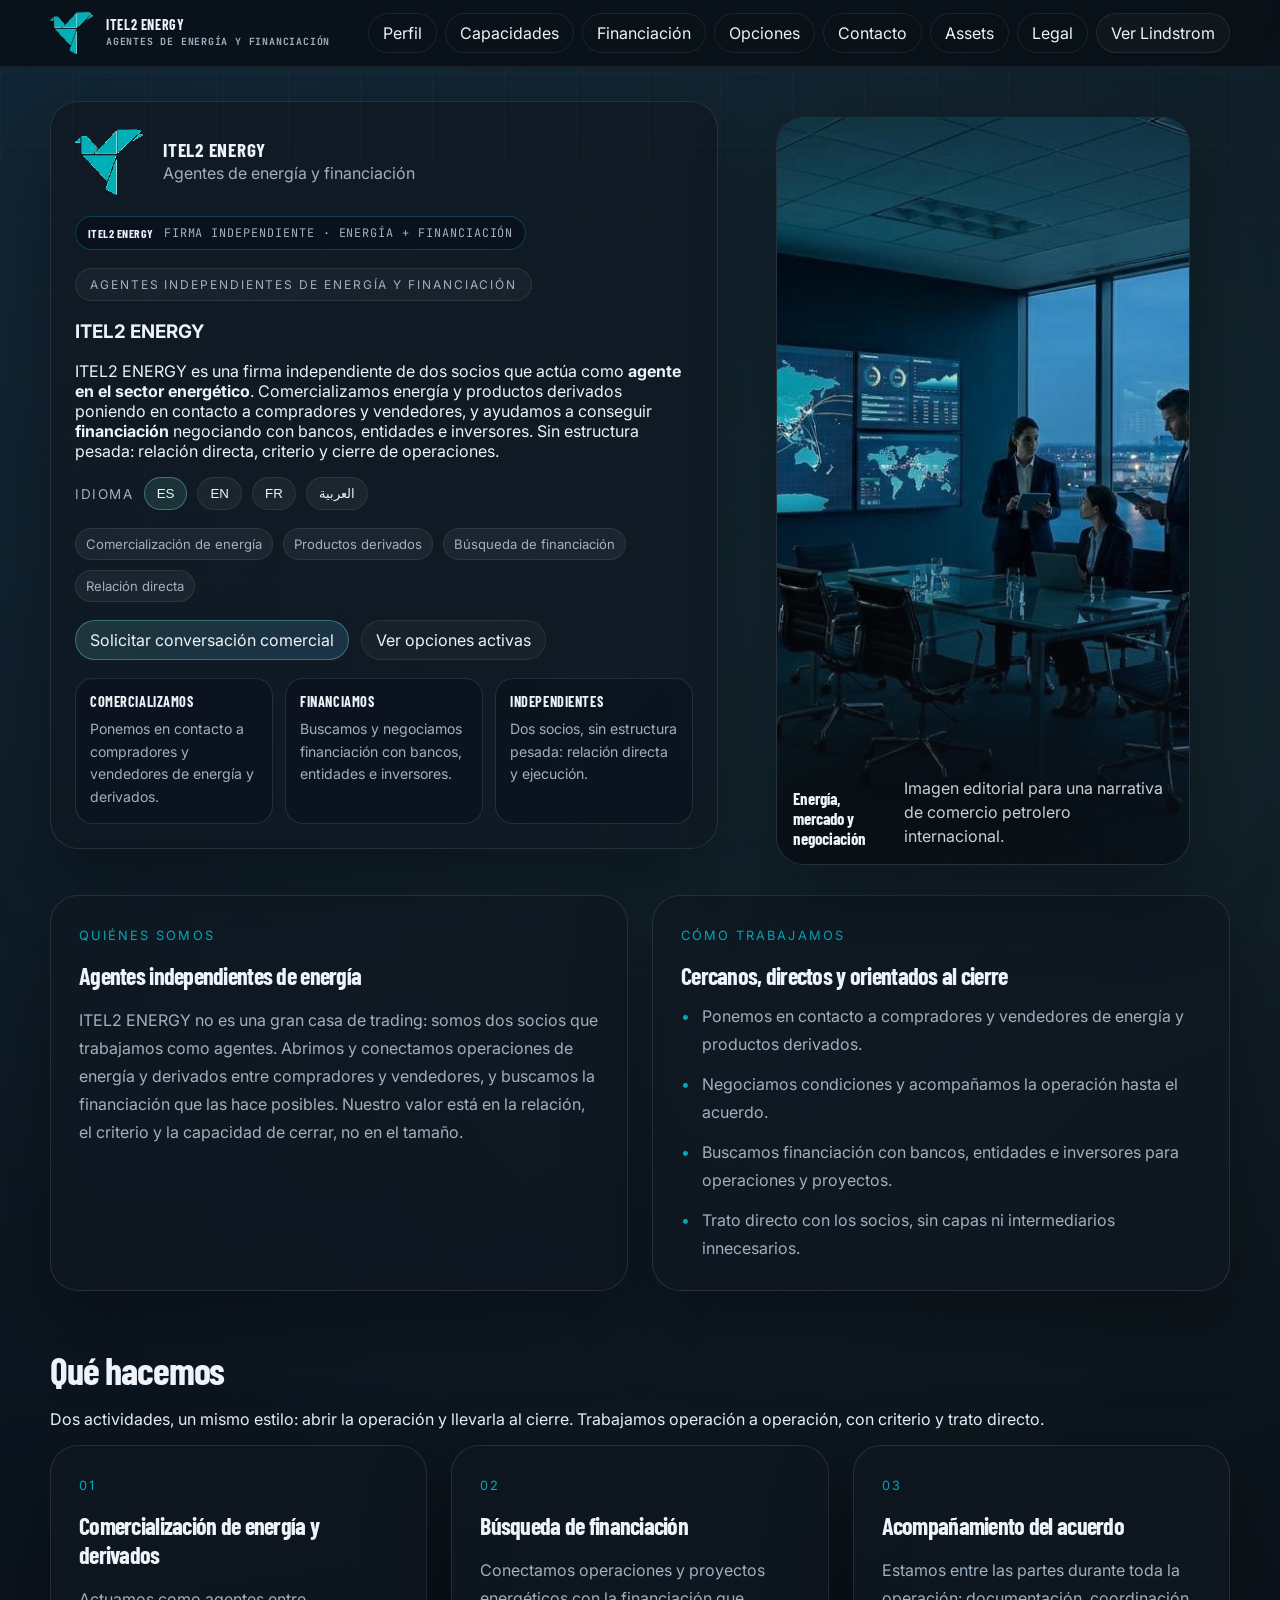
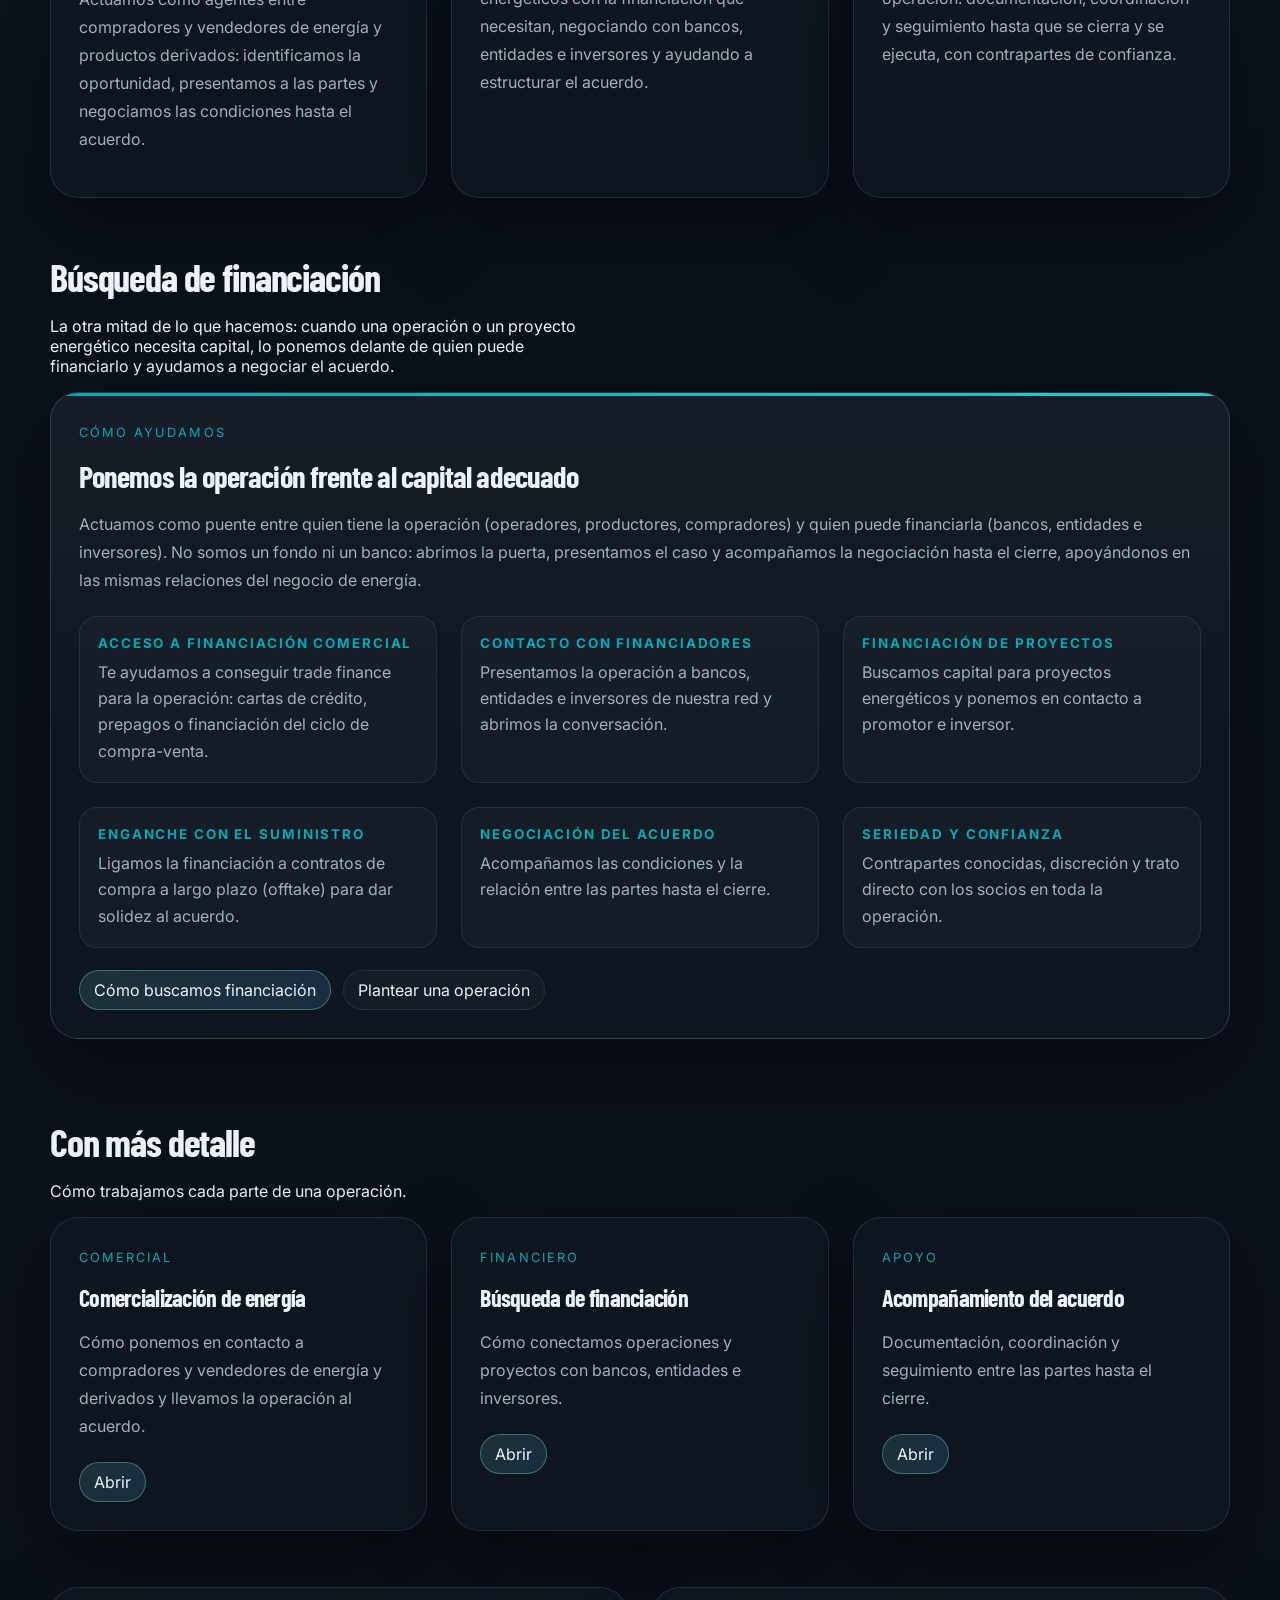
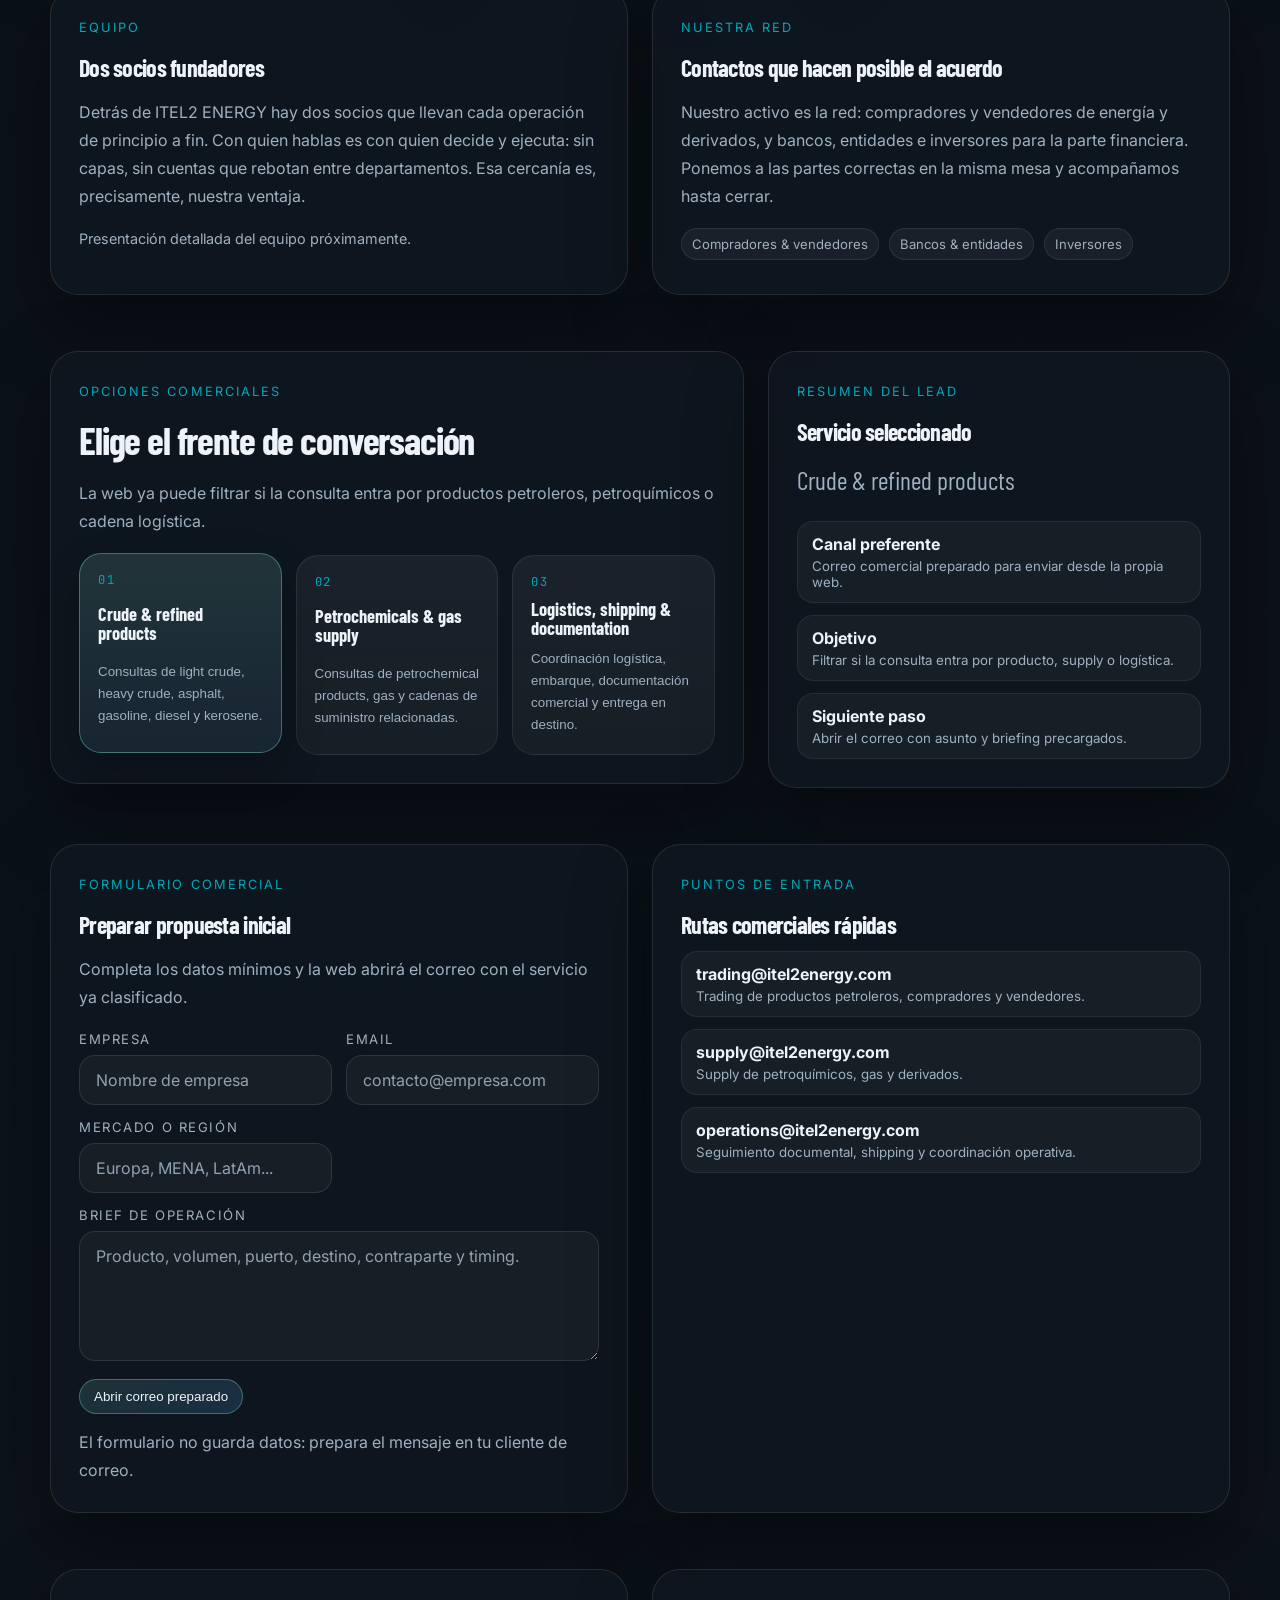
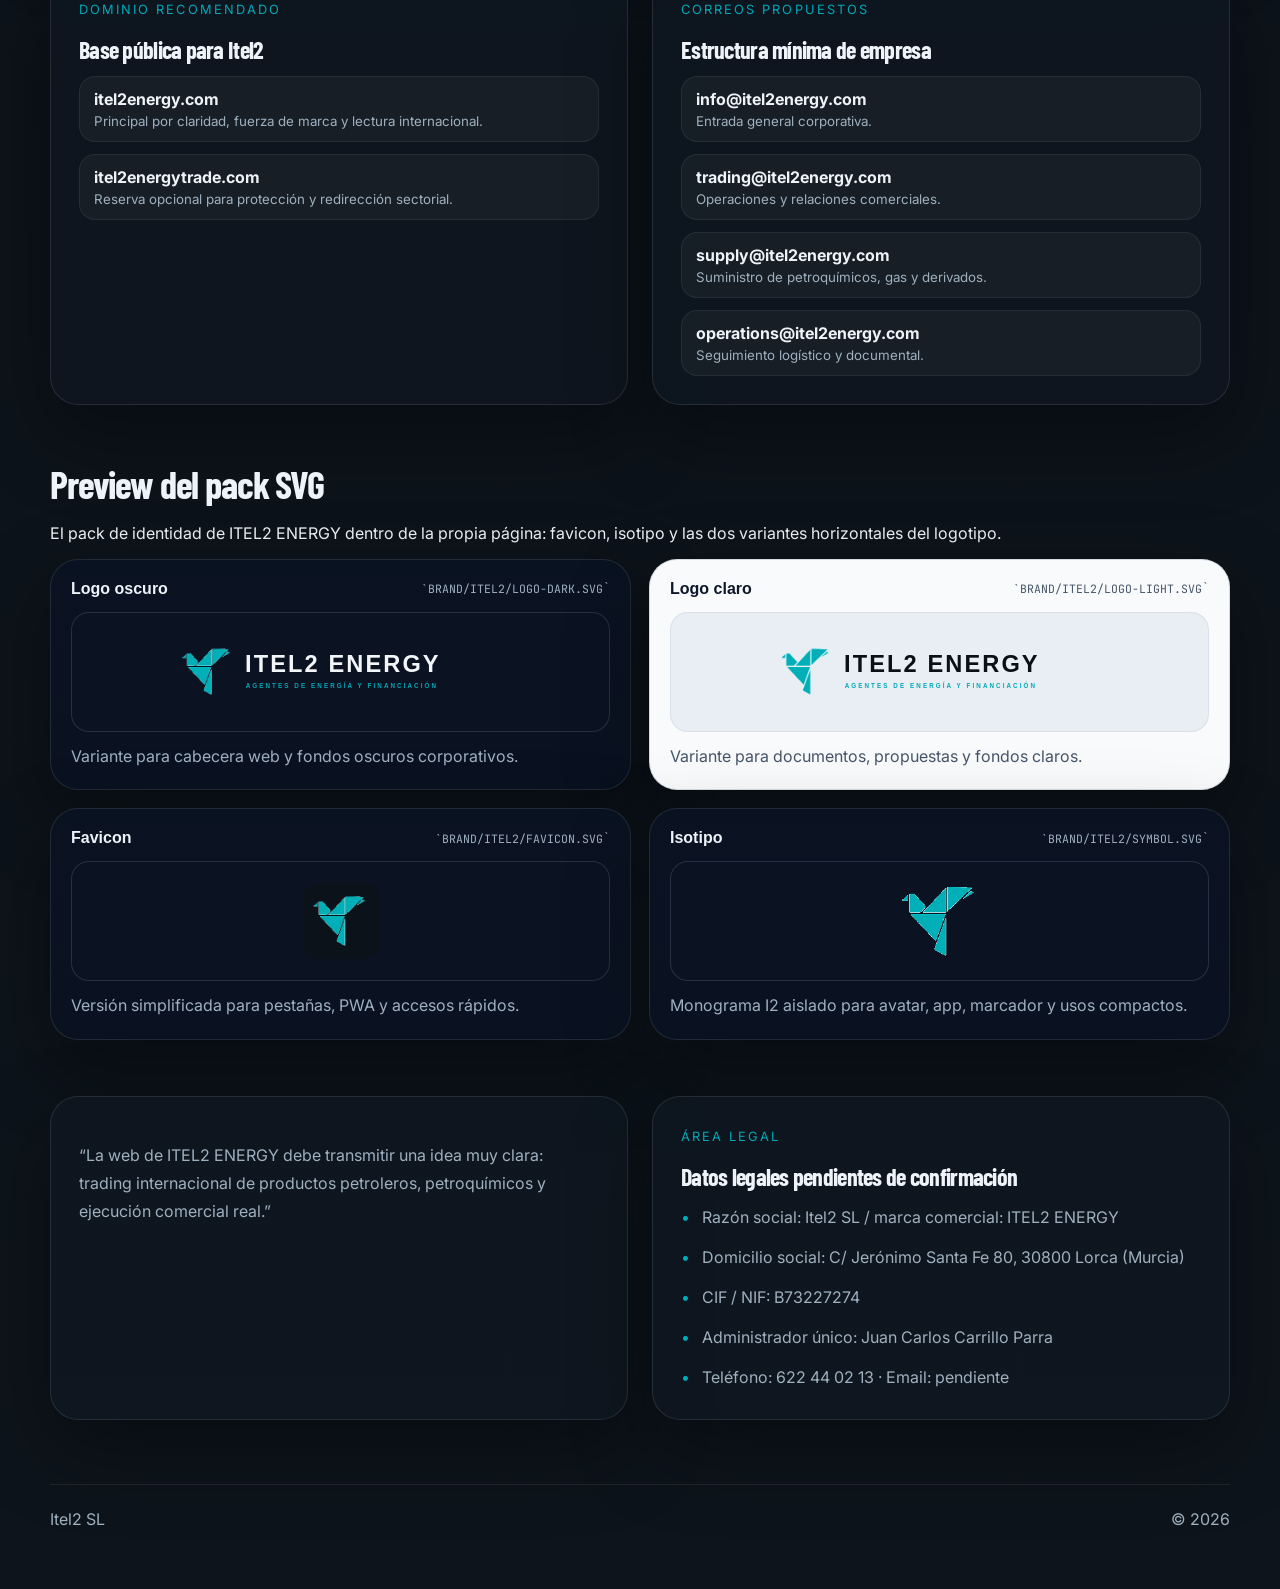
==== itel2-sl/index.html @ 35fcabd6 "Preview: ITEL2 legal + subpáginas agentes" ====
<!DOCTYPE html>
<html lang="es">
  <head>
    <meta charset="UTF-8" />
    <meta name="viewport" content="width=device-width, initial-scale=1.0" />
    <title>ITEL2 ENERGY | International Energy Trading & Commodities</title>
    <meta
      name="description"
      content="ITEL2 ENERGY orientada a international energy trading, commodities y operaciones internacionales."
    />
    <link rel="icon" type="image/svg+xml" href="../assets/brand/itel2/favicon.svg" />
    <link rel="apple-touch-icon" href="../assets/brand/itel2/symbol.svg" />
    <link rel="stylesheet" href="../assets/styles.css" />
  </head>
  <body data-page="itel2">
    <header class="topbar">
      <div class="shell topbar__row">
        <a class="brand" href="../index.html">
          <img class="brand__logo" src="../assets/logos/itel2-logo.svg" alt="Logo Itel2 SL" />
          <span class="brand__stack">
            <span class="brand__name">ITEL2 ENERGY</span>
            <span class="brand__descriptor">Agentes de energía y financiación</span>
          </span>
        </a>
        <nav class="nav">
          <a href="#perfil" data-i18n="navProfile">Perfil</a>
          <a href="#capacidades" data-i18n="navCapabilities">Capacidades</a>
          <a href="#financiacion" data-i18n="navFinance">Financiación</a>
          <a href="#opciones" data-i18n="navOptions">Opciones</a>
          <a href="#contacto" data-i18n="navContact">Contacto</a>
          <a href="#brand-assets" data-i18n="navAssets">Assets</a>
          <a href="#legal" data-i18n="navLegal">Legal</a>
          <a class="button button--ghost" href="../lindstrom-km/index.html" data-i18n="navOther">Ver Lindstrom</a>
        </nav>
      </div>
    </header>

    <main>
      <section class="company-hero">
        <div class="shell company-hero__grid">
          <article class="panel company-hero__card">
            <div class="company-hero__identity">
              <img src="../assets/logos/itel2-logo.svg" alt="Identidad visual Itel2 SL" />
              <div>
                <strong>ITEL2 ENERGY</strong>
                <span>Agentes de energía y financiación</span>
              </div>
            </div>
            <div class="brand-manual-note"><strong>ITEL2 ENERGY</strong><span>Firma independiente · Energía + financiación</span></div>
            <span class="eyebrow">Agentes independientes de energía y financiación</span>
            <h1>ITEL2 ENERGY</h1>
            <p>
              ITEL2 ENERGY es una firma independiente de dos socios que actúa como <strong>agente en el
              sector energético</strong>. Comercializamos energía y productos derivados poniendo en
              contacto a compradores y vendedores, y ayudamos a conseguir <strong>financiación</strong>
              negociando con bancos, entidades e inversores. Sin estructura pesada: relación directa,
              criterio y cierre de operaciones.
            </p>

            <div class="lang-switcher">
              <span class="lang-switcher__label" data-i18n="langLabel">Idioma</span>
              <button class="lang-button is-active" type="button" data-set-lang="es">ES</button>
              <button class="lang-button" type="button" data-set-lang="en">EN</button>
              <button class="lang-button" type="button" data-set-lang="fr">FR</button>
              <button class="lang-button" type="button" data-set-lang="ar">العربية</button>
            </div>

            <div class="company-hero__subhead">
              <span class="tag">Comercialización de energía</span>
              <span class="tag">Productos derivados</span>
              <span class="tag">Búsqueda de financiación</span>
              <span class="tag">Relación directa</span>
            </div>

            <div class="company-hero__actions">
              <a class="button button--primary" href="#contacto" data-i18n="heroPrimaryCta">Solicitar conversación comercial</a>
              <a class="button button--ghost" href="#opciones" data-i18n="heroSecondaryCta">Ver opciones activas</a>
            </div>

            <div class="company-hero__metrics">
              <article class="company-hero__metric">
                <strong>Comercializamos</strong>
                <span>Ponemos en contacto a compradores y vendedores de energía y derivados.</span>
              </article>
              <article class="company-hero__metric">
                <strong>Financiamos</strong>
                <span>Buscamos y negociamos financiación con bancos, entidades e inversores.</span>
              </article>
              <article class="company-hero__metric">
                <strong>Independientes</strong>
                <span>Dos socios, sin estructura pesada: relación directa y ejecución.</span>
              </article>
            </div>
          </article>

          <figure class="panel hero-media">
            <img src="../assets/images/itel2_hero.jpg" alt="Itel2 SL international trade" />
            <figcaption class="hero-media__caption">
              <strong data-i18n="imageTitle">Energía, mercado y negociación</strong>
              <span data-i18n="imageBody">
                Imagen editorial para una narrativa de comercio petrolero internacional.
              </span>
            </figcaption>
          </figure>
        </div>
      </section>

      <section id="perfil" class="section">
        <div class="shell grid-2">
          <article class="card">
            <span class="card__label">Quiénes somos</span>
            <h3>Agentes independientes de energía</h3>
            <p>
              ITEL2 ENERGY no es una gran casa de trading: somos dos socios que trabajamos como agentes.
              Abrimos y conectamos operaciones de energía y derivados entre compradores y vendedores, y
              buscamos la financiación que las hace posibles. Nuestro valor está en la relación, el
              criterio y la capacidad de cerrar, no en el tamaño.
            </p>
          </article>

          <article class="card">
            <span class="card__label">Cómo trabajamos</span>
            <h3>Cercanos, directos y orientados al cierre</h3>
            <ul class="list">
              <li>Ponemos en contacto a compradores y vendedores de energía y productos derivados.</li>
              <li>Negociamos condiciones y acompañamos la operación hasta el acuerdo.</li>
              <li>Buscamos financiación con bancos, entidades e inversores para operaciones y proyectos.</li>
              <li>Trato directo con los socios, sin capas ni intermediarios innecesarios.</li>
            </ul>
          </article>
        </div>
      </section>

      <section id="capacidades" class="section">
        <div class="shell">
          <h2>Qué hacemos</h2>
          <p>
            Dos actividades, un mismo estilo: abrir la operación y llevarla al cierre. Trabajamos
            operación a operación, con criterio y trato directo.
          </p>

          <div class="grid-3">
            <article class="card">
              <span class="card__label">01</span>
              <h3>Comercialización de energía y derivados</h3>
              <p>
                Actuamos como agentes entre compradores y vendedores de energía y productos derivados:
                identificamos la oportunidad, presentamos a las partes y negociamos las condiciones
                hasta el acuerdo.
              </p>
            </article>

            <article class="card">
              <span class="card__label">02</span>
              <h3>Búsqueda de financiación</h3>
              <p>
                Conectamos operaciones y proyectos energéticos con la financiación que necesitan,
                negociando con bancos, entidades e inversores y ayudando a estructurar el acuerdo.
              </p>
            </article>

            <article class="card">
              <span class="card__label">03</span>
              <h3>Acompañamiento del acuerdo</h3>
              <p>
                Estamos entre las partes durante toda la operación: documentación, coordinación y
                seguimiento hasta que se cierra y se ejecuta, con contrapartes de confianza.
              </p>
            </article>
          </div>
        </div>
      </section>

      <section id="financiacion" class="section">
        <div class="shell">
          <h2>Búsqueda de financiación</h2>
          <p class="section-note">
            La otra mitad de lo que hacemos: cuando una operación o un proyecto energético necesita
            capital, lo ponemos delante de quien puede financiarlo y ayudamos a negociar el acuerdo.
          </p>

          <article class="card flagship" style="margin: 8px 0 24px;">
            <span class="card__label">Cómo ayudamos</span>
            <h3 style="font-size: 1.9rem;">Ponemos la operación frente al capital adecuado</h3>
            <p>
              Actuamos como puente entre quien tiene la operación (operadores, productores, compradores)
              y quien puede financiarla (bancos, entidades e inversores). No somos un fondo ni un banco:
              abrimos la puerta, presentamos el caso y acompañamos la negociación hasta el cierre,
              apoyándonos en las mismas relaciones del negocio de energía.
            </p>

            <div class="grid-3" style="margin-top: 22px;">
              <div class="hero-summary__item">
                <strong>Acceso a financiación comercial</strong>
                <span>Te ayudamos a conseguir trade finance para la operación: cartas de crédito, prepagos o financiación del ciclo de compra-venta.</span>
              </div>
              <div class="hero-summary__item">
                <strong>Contacto con financiadores</strong>
                <span>Presentamos la operación a bancos, entidades e inversores de nuestra red y abrimos la conversación.</span>
              </div>
              <div class="hero-summary__item">
                <strong>Financiación de proyectos</strong>
                <span>Buscamos capital para proyectos energéticos y ponemos en contacto a promotor e inversor.</span>
              </div>
              <div class="hero-summary__item">
                <strong>Enganche con el suministro</strong>
                <span>Ligamos la financiación a contratos de compra a largo plazo (offtake) para dar solidez al acuerdo.</span>
              </div>
              <div class="hero-summary__item">
                <strong>Negociación del acuerdo</strong>
                <span>Acompañamos las condiciones y la relación entre las partes hasta el cierre.</span>
              </div>
              <div class="hero-summary__item">
                <strong>Seriedad y confianza</strong>
                <span>Contrapartes conocidas, discreción y trato directo con los socios en toda la operación.</span>
              </div>
            </div>

            <div class="project-card__actions" style="margin-top: 22px;">
              <a class="button button--primary" href="./servicios/financiacion.html">Cómo buscamos financiación</a>
              <a class="button button--ghost" href="mailto:trading@itel2energy.com?subject=Buscar%20financiaci%C3%B3n%20para%20una%20operaci%C3%B3n">Plantear una operación</a>
            </div>
          </article>
        </div>
      </section>

      <section class="section">
        <div class="shell">
          <h2>Con más detalle</h2>
          <p class="section-note">Cómo trabajamos cada parte de una operación.</p>
          <div class="grid-3">
            <article class="card">
              <span class="card__label">Comercial</span>
              <h3>Comercialización de energía</h3>
              <p>Cómo ponemos en contacto a compradores y vendedores de energía y derivados y llevamos la operación al acuerdo.</p>
              <div class="project-card__actions"><a class="button button--primary" href="./servicios/trading.html">Abrir</a></div>
            </article>
            <article class="card">
              <span class="card__label">Financiero</span>
              <h3>Búsqueda de financiación</h3>
              <p>Cómo conectamos operaciones y proyectos con bancos, entidades e inversores.</p>
              <div class="project-card__actions"><a class="button button--primary" href="./servicios/financiacion.html">Abrir</a></div>
            </article>
            <article class="card">
              <span class="card__label">Apoyo</span>
              <h3>Acompañamiento del acuerdo</h3>
              <p>Documentación, coordinación y seguimiento entre las partes hasta el cierre.</p>
              <div class="project-card__actions"><a class="button button--primary" href="./servicios/logistica.html">Abrir</a></div>
            </article>
          </div>
        </div>
      </section>

      <section id="equipo" class="section">
        <div class="shell grid-2">
          <article class="card">
            <span class="card__label">Equipo</span>
            <h3>Dos socios fundadores</h3>
            <p>
              Detrás de ITEL2 ENERGY hay dos socios que llevan cada operación de principio a fin. Con
              quien hablas es con quien decide y ejecuta: sin capas, sin cuentas que rebotan entre
              departamentos. Esa cercanía es, precisamente, nuestra ventaja.
            </p>
            <p class="muted" style="font-size:0.9rem;">Presentación detallada del equipo próximamente.</p>
          </article>

          <article class="card">
            <span class="card__label">Nuestra red</span>
            <h3>Contactos que hacen posible el acuerdo</h3>
            <p>
              Nuestro activo es la red: compradores y vendedores de energía y derivados, y bancos,
              entidades e inversores para la parte financiera. Ponemos a las partes correctas en la
              misma mesa y acompañamos hasta cerrar.
            </p>
            <div class="company-hero__subhead">
              <span class="tag">Compradores &amp; vendedores</span>
              <span class="tag">Bancos &amp; entidades</span>
              <span class="tag">Inversores</span>
            </div>
          </article>
        </div>
      </section>

      <section id="opciones" class="section">
        <div class="shell option-builder" data-option-group="itel2">
          <article class="card">
            <span class="card__label" data-i18n="optionsLabel">Opciones comerciales</span>
            <h2 data-i18n="optionsTitle">Elige el frente de conversación</h2>
            <p data-i18n="optionsIntro">
              La web ya puede filtrar el interés inicial del lead según el tipo de operación que
              quiera activar con ITEL2 ENERGY.
            </p>

            <div class="option-grid">
              <button class="option-card is-active" type="button" data-option-card data-service-value="Crude & refined products">
                <span class="option-card__index">01</span>
                <strong data-i18n="option1Title">Crude &amp; refined products</strong>
                <span data-i18n="option1Body">Consultas de light crude, heavy crude, asphalt, gasoline, diesel y kerosene.</span>
              </button>

              <button class="option-card" type="button" data-option-card data-service-value="Petrochemicals & gas supply">
                <span class="option-card__index">02</span>
                <strong data-i18n="option2Title">Petrochemicals &amp; gas supply</strong>
                <span data-i18n="option2Body">Consultas de petrochemical products, gas y cadenas de suministro relacionadas.</span>
              </button>

              <button class="option-card" type="button" data-option-card data-service-value="Logistics, shipping & documentation">
                <span class="option-card__index">03</span>
                <strong data-i18n="option3Title">Logistics, shipping &amp; documentation</strong>
                <span data-i18n="option3Body">Coordinación logística, embarque, documentación comercial y entrega en destino.</span>
              </button>
            </div>
          </article>

          <aside class="card option-summary">
            <span class="card__label" data-i18n="summaryLabel">Resumen del lead</span>
            <h3 data-i18n="summaryTitle">Servicio seleccionado</h3>
            <p class="option-summary__service" data-selected-service-label>Crude &amp; refined products</p>
            <ul class="contact-list">
              <li><strong data-i18n="summaryLi1Title">Canal preferente</strong><small data-i18n="summaryLi1Body">Correo comercial preparado para enviar desde la propia web.</small></li>
              <li><strong data-i18n="summaryLi2Title">Objetivo</strong><small data-i18n="summaryLi2Body">Filtrar si la consulta entra por producto, supply o logística.</small></li>
              <li><strong data-i18n="summaryLi3Title">Siguiente paso</strong><small data-i18n="summaryLi3Body">Abrir el correo con asunto y briefing precargados.</small></li>
            </ul>
          </aside>
        </div>
      </section>

      <section id="contacto" class="section">
        <div class="shell contact-grid">
          <article class="card">
            <span class="card__label" data-i18n="formLabel">Formulario comercial</span>
            <h3 data-i18n="formTitle">Preparar propuesta inicial</h3>
            <p data-i18n="formIntro">
              Completa los datos mínimos y la web abrirá el correo con el servicio ya clasificado.
            </p>

            <form class="contact-form" data-contact-form="itel2" data-recipient="trading@itel2energy.com">
              <input type="hidden" name="service" value="Crude & refined products" data-selected-service />

              <label class="field">
                <span data-i18n="fieldCompany">Empresa</span>
                <input type="text" name="company" placeholder="Nombre de empresa" required />
              </label>

              <label class="field">
                <span data-i18n="fieldEmail">Email</span>
                <input type="email" name="email" placeholder="contacto@empresa.com" required />
              </label>

              <label class="field">
                <span data-i18n="fieldMarket">Mercado o región</span>
                <input type="text" name="market" placeholder="Europa, MENA, LatAm..." />
              </label>

              <label class="field field--full">
                <span data-i18n="fieldMessage">Brief de operación</span>
                <textarea name="message" rows="5" placeholder="Producto, volumen, puerto, destino, contraparte y timing." required></textarea>
              </label>

              <div class="form-actions">
                <button class="button button--primary" type="submit" data-i18n="formSubmit">Abrir correo preparado</button>
                <p class="form-feedback" data-form-feedback data-state="idle" data-i18n="formHint">
                  El formulario no guarda datos: prepara el mensaje en tu cliente de correo.
                </p>
              </div>
            </form>
          </article>

          <article class="card">
            <span class="card__label" data-i18n="contactOpsLabel">Puntos de entrada</span>
            <h3 data-i18n="contactOpsTitle">Rutas comerciales rápidas</h3>
            <ul class="contact-list">
              <li><strong>trading@itel2energy.com</strong><small data-i18n="contactOp1">Trading de productos petroleros, compradores y vendedores.</small></li>
              <li><strong>supply@itel2energy.com</strong><small data-i18n="contactOp2">Supply de petroquímicos, gas y derivados.</small></li>
              <li><strong>operations@itel2energy.com</strong><small data-i18n="contactOp3">Seguimiento documental, shipping y coordinación operativa.</small></li>
            </ul>
          </article>
        </div>
      </section>

      <section class="section">
        <div class="shell contact-grid">
          <article class="card">
            <span class="card__label">Dominio recomendado</span>
            <h3>Base pública para Itel2</h3>
            <ul class="contact-list">
              <li><strong>itel2energy.com</strong><small>Principal por claridad, fuerza de marca y lectura internacional.</small></li>
              <li><strong>itel2energytrade.com</strong><small>Reserva opcional para protección y redirección sectorial.</small></li>
            </ul>
          </article>

          <article class="card">
            <span class="card__label">Correos propuestos</span>
            <h3>Estructura mínima de empresa</h3>
            <ul class="contact-list">
              <li><strong>info@itel2energy.com</strong><small>Entrada general corporativa.</small></li>
              <li><strong>trading@itel2energy.com</strong><small>Operaciones y relaciones comerciales.</small></li>
              <li><strong>supply@itel2energy.com</strong><small>Suministro de petroquímicos, gas y derivados.</small></li>
              <li><strong>operations@itel2energy.com</strong><small>Seguimiento logístico y documental.</small></li>
            </ul>
          </article>
        </div>
      </section>

      <section id="brand-assets" class="section">
        <div class="shell">
          <h2 data-i18n="brandTitle">Preview del pack SVG</h2>
          <p data-i18n="brandIntro">
            El pack de identidad de ITEL2 ENERGY dentro de la propia página: favicon, isotipo y las dos
            variantes horizontales del logotipo para web, documentos y accesos rápidos.
          </p>

          <div class="asset-preview-grid">
            <article class="card asset-preview asset-preview--dark">
              <div class="asset-preview__meta">
                <strong>Logo oscuro</strong>
                <span>`brand/itel2/logo-dark.svg`</span>
              </div>
              <div class="asset-preview__canvas">
                <img src="../assets/brand/itel2/logo-dark.svg" alt="Preview del logo oscuro de ITEL2 ENERGY" />
              </div>
              <p>Variante para cabecera web y fondos oscuros corporativos.</p>
            </article>

            <article class="card asset-preview asset-preview--light">
              <div class="asset-preview__meta">
                <strong>Logo claro</strong>
                <span>`brand/itel2/logo-light.svg`</span>
              </div>
              <div class="asset-preview__canvas">
                <img src="../assets/brand/itel2/logo-light.svg" alt="Preview del logo claro de ITEL2 ENERGY" />
              </div>
              <p>Variante para documentos, propuestas y fondos claros.</p>
            </article>

            <article class="card asset-preview asset-preview--dark">
              <div class="asset-preview__meta">
                <strong>Favicon</strong>
                <span>`brand/itel2/favicon.svg`</span>
              </div>
              <div class="asset-preview__canvas asset-preview__canvas--icon">
                <img src="../assets/brand/itel2/favicon.svg" alt="Preview del favicon de ITEL2 ENERGY" />
              </div>
              <p>Versión simplificada para pestañas, PWA y accesos rápidos.</p>
            </article>

            <article class="card asset-preview asset-preview--dark">
              <div class="asset-preview__meta">
                <strong>Isotipo</strong>
                <span>`brand/itel2/symbol.svg`</span>
              </div>
              <div class="asset-preview__canvas asset-preview__canvas--icon">
                <img src="../assets/brand/itel2/symbol.svg" alt="Preview del isotipo de ITEL2 ENERGY" />
              </div>
              <p>Monograma I2 aislado para avatar, app, marcador y usos compactos.</p>
            </article>
          </div>
        </div>
      </section>

      <section class="section">
        <div class="shell grid-2">
          <article class="quote">
            <p data-i18n="quoteText">
              “La web de Itel2 SL debe transmitir una idea muy clara: presencia internacional,
              representación seria y capacidad para mover relaciones de negocio en el ámbito
              petrolero.”
            </p>
          </article>

          <article id="legal" class="card">
            <span class="card__label" data-i18n="legalLabel">Área legal</span>
            <h3 data-i18n="legalTitle">Datos legales pendientes de confirmación</h3>
            <ul class="list">
              <li data-i18n="legalLi1">Razón social: Itel2 SL</li>
              <li data-i18n="legalLi2">Domicilio social: C/ Jerónimo Santa Fe 80, 30800 Lorca (Murcia)</li>
              <li data-i18n="legalLi3">CIF / NIF: B73227274</li>
              <li data-i18n="legalLi4">Administrador único: Juan Carlos Carrillo Parra</li>
              <li data-i18n="legalLi5">Teléfono: 622 44 02 13 · Email: pendiente</li>
            </ul>
          </article>
        </div>
      </section>
    </main>

    <footer class="footer">
      <div class="shell footer__row">
        <span>Itel2 SL</span>
        <span>© <span data-current-year></span></span>
      </div>
    </footer>

    <script>
      window.__translations = {
        es: {
          navProfile: "Perfil",
          navCapabilities: "Capacidades",
          navFinance: "Financiación",
          navOptions: "Opciones",
          navContact: "Contacto",
          navAssets: "Assets",
          navLegal: "Legal",
          navOther: "Ver Lindstrom",
          eyebrow: "Trading internacional de petróleo, derivados y petroquímicos",
          heroLead: "ITEL2 ENERGY se presenta como una plataforma comercial orientada al trading internacional de productos petroleros y petroquímicos. El foco correcto es suministro, interlocución entre compradores y vendedores, coordinación logística, soporte documental y ejecución comercial en cadenas de oil products, gas y derivados.",
          langLabel: "Idioma",
          tag1: "Energy trading",
          tag2: "Oil & petrochemical products",
          tag3: "Logistics & documentation",
          tag4: "International reach",
          imageTitle: "Energía, mercado y negociación",
          imageBody: "Imagen editorial para una narrativa de comercio petrolero internacional.",
          positionLabel: "Posicionamiento",
          positionTitle: "International Energy Trading & Commodities",
          positionBody: "La nueva narrativa pone a ITEL2 ENERGY en un espacio mucho más concreto y fiel al referente: trading internacional de crudo, asfalto, gasolina, diésel, queroseno, gas y productos petroquímicos, con capacidad de coordinar la relación entre compradores, vendedores e intermediarios.",
          modelLabel: "Modelo operativo",
          modelTitle: "Base preparada para presentar relaciones de negocio",
          modelLi1: "Interlocución entre compradores, vendedores e intermediarios del mercado energético.",
          modelLi2: "Cobertura comercial para operaciones internacionales y destinos múltiples.",
          modelLi3: "Coordinación logística, soporte documental y seguimiento de embarques.",
          modelLi4: "Base comercial para suministro, entrega en destino y ejecución operativa.",
          capTitle: "Capacidades comerciales",
          capIntro: "Esta versión ya distingue claramente qué hace ITEL2 ENERGY y para quién trabaja, con un lenguaje pensado para conversaciones reales de negocio internacional.",
          cap1Title: "Trading internacional",
          cap1Body: "Trading de crude y refined products con foco en light crude, heavy crude, asphalt, gasoline, diesel, kerosene, gas y derivados para cadenas internacionales de suministro energético.",
          cap2Title: "Petroquímicos y supply",
          cap2Body: "Presentación orientada a suministro de oil products y petrochemical products con una lectura clara para clientes industriales, traders, operadores y socios de negocio.",
          cap3Title: "Logística y documentación",
          cap3Body: "Coordinación de embarques, soporte técnico y logístico, documentación comercial y preparación de entrega hasta destino final.",
          heroPrimaryCta: "Solicitar conversación comercial",
          heroSecondaryCta: "Ver opciones activas",
          optionsLabel: "Opciones comerciales",
          optionsTitle: "Elige el frente de conversación",
          optionsIntro: "La web ya puede filtrar si la consulta entra por productos petroleros, petroquímicos o cadena logística.",
          option1Title: "Crude & refined products",
          option1Body: "Consultas de light crude, heavy crude, asphalt, gasoline, diesel y kerosene.",
          option2Title: "Petrochemicals & gas supply",
          option2Body: "Consultas de petrochemical products, gas y cadenas de suministro relacionadas.",
          option3Title: "Logistics, shipping & documentation",
          option3Body: "Coordinación logística, embarque, documentación comercial y entrega en destino.",
          summaryLabel: "Resumen del lead",
          summaryTitle: "Servicio seleccionado",
          summaryLi1Title: "Canal preferente",
          summaryLi1Body: "Correo comercial preparado para enviar desde la propia web.",
          summaryLi2Title: "Objetivo",
          summaryLi2Body: "Filtrar si la consulta entra por producto, supply o logística.",
          summaryLi3Title: "Siguiente paso",
          summaryLi3Body: "Abrir el correo con asunto y briefing precargados.",
          formLabel: "Formulario comercial",
          formTitle: "Preparar propuesta inicial",
          formIntro: "Completa los datos mínimos y la web abrirá el correo con el servicio ya clasificado.",
          fieldCompany: "Empresa",
          fieldEmail: "Email",
          fieldMarket: "Mercado o región",
          fieldMessage: "Brief de operación",
          formSubmit: "Abrir correo preparado",
          formHint: "El formulario no guarda datos: prepara el mensaje en tu cliente de correo.",
          contactOpsLabel: "Puntos de entrada",
          contactOpsTitle: "Rutas comerciales rápidas",
          contactOp1: "Trading de productos petroleros, compradores y vendedores.",
          contactOp2: "Supply de petroquímicos, gas y derivados.",
          contactOp3: "Seguimiento documental, shipping y coordinación operativa.",
          quoteText: "“La web de ITEL2 ENERGY debe transmitir una idea muy clara: trading internacional de productos petroleros, petroquímicos y ejecución comercial real.”",
          legalLabel: "Área legal",
          legalTitle: "Datos legales pendientes de confirmación",
          legalLi1: "Razón social: Itel2 SL / marca comercial: ITEL2 ENERGY",
          legalLi2: "Domicilio social: C/ Jerónimo Santa Fe 80, 30800 Lorca (Murcia)",
          legalLi3: "CIF / NIF: B73227274",
          legalLi4: "Administrador único: Juan Carlos Carrillo Parra",
          legalLi5: "Teléfono: 622 44 02 13 · Email: pendiente",
          metric1Title: "Crude & refined",
          metric1Body: "Light/heavy crude, asphalt, gasoline, diesel, kerosene y gas.",
          metric2Title: "Reach internacional",
          metric2Body: "Europa, MENA y LatAm con lectura multi-destino.",
          metric3Title: "Cadena completa",
          metric3Body: "Supply, shipping y documentación hasta destino final.",
          brandTitle: "Preview del pack SVG",
          brandIntro: "El pack de identidad de ITEL2 ENERGY dentro de la propia página: favicon, isotipo y las dos variantes horizontales del logotipo."
        },
        en: {
          navProfile: "Profile",
          navCapabilities: "Capabilities",
          navFinance: "Financing",
          navOptions: "Options",
          navContact: "Contact",
          navAssets: "Assets",
          navLegal: "Legal",
          navOther: "View Lindstrom",
          eyebrow: "International trading of oil, derivatives and petrochemicals",
          heroLead: "ITEL2 ENERGY is presented as a commercial platform focused on international trading of oil and petrochemical products. The right angle is supply, buyer-seller intermediation, logistics coordination, documentation support and commercial execution across oil products, gas and derivatives.",
          langLabel: "Language",
          tag1: "Energy trading",
          tag2: "Oil & petrochemical products",
          tag3: "Logistics & documentation",
          tag4: "International reach",
          imageTitle: "Energy, market and negotiation",
          imageBody: "Editorial image for an international petroleum trading narrative.",
          positionLabel: "Positioning",
          positionTitle: "International Energy Trading & Commodities",
          positionBody: "The new narrative places ITEL2 ENERGY in a more precise and faithful space: international trading of crude, asphalt, gasoline, diesel, kerosene, gas and petrochemical products, with the ability to coordinate buyers, sellers and intermediaries.",
          modelLabel: "Operating model",
          modelTitle: "Built to present real business relationships",
          modelLi1: "Coordination between buyers, sellers and intermediaries in the energy market.",
          modelLi2: "Commercial coverage for international operations and multiple destinations.",
          modelLi3: "Logistics coordination, documentation support and shipment follow-up.",
          modelLi4: "Commercial base for supply, delivery to destination and operational execution.",
          capTitle: "Commercial capabilities",
          capIntro: "This version already explains what ITEL2 ENERGY does and who it serves, using language designed for real international business conversations.",
          cap1Title: "International trading",
          cap1Body: "Trading of crude and refined products focused on light crude, heavy crude, asphalt, gasoline, diesel, kerosene, gas and derivatives for international energy supply chains.",
          cap2Title: "Petrochemicals & supply",
          cap2Body: "Presentation focused on supplying oil and petrochemical products with a clear reading for industrial clients, traders, operators and business partners.",
          cap3Title: "Logistics & documentation",
          cap3Body: "Shipment coordination, technical and logistics support, commercial documentation and delivery preparation up to final destination.",
          heroPrimaryCta: "Request commercial call",
          heroSecondaryCta: "View active options",
          optionsLabel: "Commercial options",
          optionsTitle: "Choose the conversation track",
          optionsIntro: "The website can now filter whether the enquiry comes in through petroleum products, petrochemicals or the logistics chain.",
          option1Title: "Crude & refined products",
          option1Body: "Enquiries for light crude, heavy crude, asphalt, gasoline, diesel and kerosene.",
          option2Title: "Petrochemicals & gas supply",
          option2Body: "Enquiries for petrochemical products, gas and related supply chains.",
          option3Title: "Logistics, shipping & documentation",
          option3Body: "Logistics coordination, shipment, commercial documentation and delivery to destination.",
          summaryLabel: "Lead summary",
          summaryTitle: "Selected service",
          summaryLi1Title: "Preferred channel",
          summaryLi1Body: "Commercial email prepared directly from the website.",
          summaryLi2Title: "Goal",
          summaryLi2Body: "Filter whether the enquiry enters through product, supply or logistics.",
          summaryLi3Title: "Next step",
          summaryLi3Body: "Open the email with prefilled subject and brief.",
          formLabel: "Commercial form",
          formTitle: "Prepare initial proposal",
          formIntro: "Complete the minimum details and the website will open the email with the service already classified.",
          fieldCompany: "Company",
          fieldEmail: "Email",
          fieldMarket: "Market or region",
          fieldMessage: "Deal brief",
          formSubmit: "Open prepared email",
          formHint: "The form does not store data: it prepares the message in your mail client.",
          contactOpsLabel: "Entry points",
          contactOpsTitle: "Fast commercial routes",
          contactOp1: "Trading of oil products, buyers and sellers.",
          contactOp2: "Supply of petrochemicals, gas and derivatives.",
          contactOp3: "Document follow-up, shipping and operational coordination.",
          quoteText: "“The ITEL2 ENERGY website should express a very clear idea: international trading of oil products, petrochemicals and real commercial execution.”",
          legalLabel: "Legal area",
          legalTitle: "Legal data pending confirmation",
          legalLi1: "Corporate name: Itel2 SL / trading brand: ITEL2 ENERGY",
          legalLi2: "Registered address: C/ Jerónimo Santa Fe 80, 30800 Lorca (Murcia), Spain",
          legalLi3: "Tax ID: B73227274",
          legalLi4: "Sole director: Juan Carlos Carrillo Parra",
          legalLi5: "Phone: +34 622 44 02 13 · Email: pending",
          metric1Title: "Crude & refined",
          metric1Body: "Light/heavy crude, asphalt, gasoline, diesel, kerosene and gas.",
          metric2Title: "International reach",
          metric2Body: "Europe, MENA and LatAm with a multi-destination reading.",
          metric3Title: "Full chain",
          metric3Body: "Supply, shipping and documentation to final destination.",
          brandTitle: "SVG pack preview",
          brandIntro: "The ITEL2 ENERGY identity pack shown on the page itself: favicon, symbol and the two horizontal logo variants."
        },
        fr: {
          navProfile: "Profil",
          navCapabilities: "Capacités",
          navFinance: "Financement",
          navOptions: "Options",
          navContact: "Contact",
          navAssets: "Assets",
          navLegal: "Légal",
          navOther: "Voir Lindstrom",
          eyebrow: "Énergie et commerce international",
          heroLead: "ITEL2 ENERGY est présentée comme une plateforme spécialisée dans le trading international d'énergie et de commodities, conçue pour soutenir le développement commercial et l'accès aux marchés internationaux.",
          langLabel: "Langue",
          tag1: "Energy trading",
          tag2: "Commodities",
          tag3: "Market access",
          tag4: "International reach",
          imageTitle: "Énergie, marché et négociation",
          imageBody: "Image éditoriale pour une narration de commerce pétrolier international.",
          positionLabel: "Positionnement",
          positionTitle: "International Energy Trading & Commodities",
          positionBody: "La nouvelle narration place ITEL2 ENERGY dans un espace précis : trading international d'énergie, commodities, développement commercial et ouverture de marché.",
          modelLabel: "Modèle opérationnel",
          modelTitle: "Base prête à présenter de vraies relations d'affaires",
          modelLi1: "Interface entre acheteurs, vendeurs et partenaires régionaux.",
          modelLi2: "Représentation commerciale sur des marchés internationaux et multi-juridictionnels.",
          modelLi3: "Support documentaire, suivi d'opérations et coordination logistique.",
          modelLi4: "Structure prête à intégrer les données légales et de contact définitives.",
          capTitle: "Capacités commerciales",
          capIntro: "Cette version distingue déjà clairement ce que fait ITEL2 ENERGY et pour qui l'entreprise travaille, avec un langage pensé pour les échanges réels de commerce international.",
          cap1Title: "Trading international",
          cap1Body: "Présentation de lignes de commercialisation orientées vers le pétrole, les dérivés et les chaînes énergétiques où l'interlocution correcte et la rapidité comptent.",
          cap2Title: "Représentation d'affaires",
          cap2Body: "Bloc destiné à positionner l'entreprise comme un pont entre sociétés, investisseurs, opérateurs et partenaires locaux.",
          cap3Title: "Support aux transactions",
          cap3Body: "Espace pour montrer la coordination documentaire, la communication commerciale, la validation et le support avant la clôture et l'exécution.",
          heroPrimaryCta: "Demander un échange commercial",
          heroSecondaryCta: "Voir les options actives",
          optionsLabel: "Options commerciales",
          optionsTitle: "Choisir l'axe de discussion",
          optionsIntro: "Le site peut désormais filtrer l'intérêt initial du lead selon le type d'opération qu'il souhaite activer avec ITEL2 ENERGY.",
          option1Title: "International trading desk",
          option1Body: "Achat, vente et structuration commerciale pour l'énergie et les commodities.",
          option2Title: "Petrochemicals & gas supply",
          option2Body: "Échanges avec financeurs, partenaires et instruments pour exécuter les opérations.",
          option3Title: "Market access & representation",
          option3Body: "Accès marché, représentation locale et activation de relations stratégiques.",
          summaryLabel: "Résumé du lead",
          summaryTitle: "Service sélectionné",
          summaryLi1Title: "Canal préféré",
          summaryLi1Body: "Email commercial préparé directement depuis le site.",
          summaryLi2Title: "Objectif",
          summaryLi2Body: "Filtrer si le lead entre par le trading, la finance ou l'accès marché.",
          summaryLi3Title: "Prochaine étape",
          summaryLi3Body: "Ouvrir l'email avec l'objet et le brief préremplis.",
          formLabel: "Formulaire commercial",
          formTitle: "Préparer la proposition initiale",
          formIntro: "Renseignez les données minimales et le site ouvrira l'email avec le service déjà qualifié.",
          fieldCompany: "Entreprise",
          fieldEmail: "Email",
          fieldMarket: "Marché ou région",
          fieldMessage: "Brief d'opération",
          formSubmit: "Ouvrir l'email préparé",
          formHint: "Le formulaire ne stocke rien : il prépare le message dans votre client mail.",
          contactOpsLabel: "Points d'entrée",
          contactOpsTitle: "Routes commerciales rapides",
          contactOp1: "Opérations, origination et négociation commerciale.",
          contactOp2: "Trade finance, structuration et support capital.",
          contactOp3: "Suivi documentaire et coordination opérationnelle.",
          quoteText: "“Le site d'ITEL2 ENERGY doit transmettre une idée très claire : présence internationale, énergie, commodities et capacité commerciale réelle.”",
          legalLabel: "Zone légale",
          legalTitle: "Données légales en attente de confirmation",
          legalLi1: "Raison sociale : Itel2 SL / marque : ITEL2 ENERGY",
          legalLi2: "Adresse du siège : C/ Jerónimo Santa Fe 80, 30800 Lorca (Murcie)",
          legalLi3: "Identifiant fiscal : B73227274",
          legalLi4: "Administrateur unique : Juan Carlos Carrillo Parra",
          legalLi5: "Téléphone : +34 622 44 02 13 · Email : en attente",
          metric1Title: "Crude & refined",
          metric1Body: "Light/heavy crude, asphalt, essence, diesel, kérosène et gaz.",
          metric2Title: "Portée internationale",
          metric2Body: "Europe, MENA et LatAm avec une lecture multi-destinations.",
          metric3Title: "Chaîne complète",
          metric3Body: "Supply, shipping et documentation jusqu'à destination finale.",
          brandTitle: "Aperçu du pack SVG",
          brandIntro: "Le pack d'identité d'ITEL2 ENERGY sur la page elle-même : favicon, symbole et les deux variantes horizontales du logo."
        },
        ar: {
          navProfile: "الملف",
          navCapabilities: "القدرات",
          navFinance: "التمويل",
          navOptions: "الخيارات",
          navContact: "التواصل",
          navAssets: "الهوية",
          navLegal: "القانوني",
          navOther: "عرض ليندستروم",
          eyebrow: "الطاقة والتجارة الدولية",
          heroLead: "تُقدَّم ITEL2 ENERGY كمنصة متخصصة في التجارة الدولية للطاقة والسلع، ومصممة لدعم التطوير التجاري والوصول إلى الأسواق الدولية من خلال صورة مؤسسية أكثر حداثة.",
          langLabel: "اللغة",
          tag1: "تجارة الطاقة",
          tag2: "السلع",
          tag3: "دخول الأسواق",
          tag4: "حضور دولي",
          imageTitle: "الطاقة والسوق والتفاوض",
          imageBody: "صورة تحريرية لسرد بصري خاص بتجارة النفط الدولية.",
          positionLabel: "التموضع",
          positionTitle: "International Energy Trading & Commodities",
          positionBody: "تضع الصياغة الجديدة ITEL2 ENERGY في مساحة واضحة: التجارة الدولية للطاقة والسلع وتطوير الأعمال والدعم التجاري وفتح الأسواق.",
          modelLabel: "النموذج التشغيلي",
          modelTitle: "بنية جاهزة لعرض العلاقات التجارية",
          modelLi1: "التنسيق بين المشترين والبائعين والشركاء الإقليميين.",
          modelLi2: "تمثيل تجاري في أسواق دولية ومتعددة الولايات القضائية.",
          modelLi3: "دعم الوثائق ومتابعة العمليات والتنسيق اللوجستي.",
          modelLi4: "هيكل جاهز لإضافة البيانات القانونية وبيانات الاتصال النهائية.",
          capTitle: "القدرات التجارية",
          capIntro: "توضح هذه النسخة بالفعل ما تقوم به ITEL2 ENERGY ولمن تعمل، بلغة مناسبة لمحادثات الأعمال الدولية الحقيقية.",
          cap1Title: "التجارة الدولية",
          cap1Body: "عرض خطوط تجارة موجهة إلى النفط والمشتقات وسلاسل الطاقة حيث تهم سرعة التنفيذ والطرف المقابل المناسب.",
          cap2Title: "تمثيل الأعمال",
          cap2Body: "قسم يضع الشركة كحلقة وصل بين الشركات والمستثمرين والمشغلين والشركاء المحليين مع قدرة على فتح الأسواق.",
          cap3Title: "دعم المعاملات",
          cap3Body: "مساحة لعرض تنسيق الوثائق والتواصل التجاري والتحقق والدعم قبل الإغلاق والتنفيذ.",
          heroPrimaryCta: "طلب محادثة تجارية",
          heroSecondaryCta: "عرض الخيارات",
          optionsLabel: "الخيارات التجارية",
          optionsTitle: "اختر مسار المحادثة",
          optionsIntro: "أصبح الموقع قادراً على فرز اهتمام العميل الأولي حسب نوع العملية التي يريد تفعيلها مع ITEL2 ENERGY.",
          option1Title: "مكتب التداول الدولي",
          option1Body: "شراء وبيع وهيكلة تجارية للطاقة والسلع.",
          option2Title: "استشارات رأس المال وتمويل التجارة",
          option2Body: "محادثات مع الممولين والشركاء والأدوات اللازمة لتنفيذ العمليات.",
          option3Title: "دخول الأسواق والتمثيل",
          option3Body: "فتح الأسواق والتمثيل المحلي وتنشيط العلاقات الاستراتيجية.",
          summaryLabel: "ملخص العميل",
          summaryTitle: "الخدمة المختارة",
          summaryLi1Title: "القناة المفضلة",
          summaryLi1Body: "بريد تجاري يتم تجهيزه مباشرة من الموقع.",
          summaryLi2Title: "الهدف",
          summaryLi2Body: "فرز ما إذا كان العميل قادماً عبر التداول أو التمويل أو دخول السوق.",
          summaryLi3Title: "الخطوة التالية",
          summaryLi3Body: "فتح البريد مع موضوع وملخص جاهزين.",
          formLabel: "نموذج تجاري",
          formTitle: "إعداد العرض الأولي",
          formIntro: "أكمل البيانات الأساسية وسيفتح الموقع البريد مع تصنيف الخدمة مسبقاً.",
          fieldCompany: "الشركة",
          fieldEmail: "البريد الإلكتروني",
          fieldMarket: "السوق أو المنطقة",
          fieldMessage: "ملخص العملية",
          formSubmit: "فتح البريد الجاهز",
          formHint: "النموذج لا يخزن البيانات، بل يجهز الرسالة في عميل البريد لديك.",
          contactOpsLabel: "نقاط الدخول",
          contactOpsTitle: "مسارات تجارية سريعة",
          contactOp1: "العمليات والمنشأ والتفاوض التجاري.",
          contactOp2: "تمويل التجارة والهيكلة ودعم رأس المال.",
          contactOp3: "متابعة الوثائق والتنسيق التشغيلي.",
          quoteText: "“يجب أن ينقل موقع ITEL2 ENERGY فكرة واضحة جداً: حضور دولي وطاقة وسلع وقدرة تجارية حقيقية.”",
          legalLabel: "القسم القانوني",
          legalTitle: "البيانات القانونية بانتظار التأكيد",
          legalLi1: "الاسم القانوني: Itel2 SL / العلامة التجارية: ITEL2 ENERGY",
          legalLi2: "العنوان المسجل: C/ Jerónimo Santa Fe 80, 30800 Lorca (Murcia)",
          legalLi3: "الرقم الضريبي: B73227274",
          legalLi4: "المدير الوحيد: Juan Carlos Carrillo Parra",
          legalLi5: "الهاتف: 622440213 · البريد: قيد الانتظار",
          metric1Title: "الخام والمكرر",
          metric1Body: "خام خفيف/ثقيل، أسفلت، بنزين، ديزل، كيروسين وغاز.",
          metric2Title: "حضور دولي",
          metric2Body: "أوروبا والشرق الأوسط وأمريكا اللاتينية بقراءة متعددة الوجهات.",
          metric3Title: "سلسلة كاملة",
          metric3Body: "التوريد والشحن والتوثيق حتى الوجهة النهائية.",
          brandTitle: "معاينة حزمة SVG",
          brandIntro: "حزمة هوية ITEL2 ENERGY داخل الصفحة نفسها: أيقونة، شعار مصغّر ونسختان أفقيتان من الشعار."
        }
      };
    </script>
    <script src="../assets/app.js"></script>
  </body>
</html>
---- assets/styles.css ----
@import url("https://fonts.googleapis.com/css2?family=Barlow+Condensed:wght@500;600;700&family=Inter:wght@400;500;600;700&family=JetBrains+Mono:wght@500;700&display=swap");

:root {
  --bg: #0a1016;
  --bg-soft: #111a23;
  --panel: rgba(15, 24, 33, 0.74);
  --panel-solid: #0f1821;
  --line: rgba(255, 255, 255, 0.1);
  --text: #edf3f8;
  --brand-white: #edf3f8;
  --muted: #9fb0bf;
  --accent: #00A8B8;
  --accent-strong: #33C6D2;
  --gold: #d8c28b;
  --shadow: 0 30px 80px rgba(0, 0, 0, 0.35);
  --radius-lg: 28px;
  --radius-md: 20px;
  --radius-sm: 14px;
  --content: 1180px;
  --serif: "Barlow Condensed", "DIN Alternate", "Oswald", "Avenir Next", "Segoe UI", "Helvetica Neue", Arial, sans-serif;
  --sans: "Inter", "Avenir Next", "Segoe UI", "Helvetica Neue", Arial, sans-serif;
  --mono: "JetBrains Mono", "SFMono-Regular", Consolas, "Liberation Mono", monospace;
}

body[data-page="lindstrom"] {
  /* Paleta oficial LINDSTROM KM — Design 19 */
  --brand-abyss: #0B1320;
  --brand-copper: #C87A3E;
  --brand-copper-light: #E0A96D;
  --brand-gold-sand: #D4A373;
  --brand-steel: #64748B;
  --brand-white: #F8FAFC;
  --bg: var(--brand-abyss);
  --bg-soft: #0F1F33;
  --panel: rgba(11, 20, 38, 0.88);
  --panel-solid: #0F1F33;
  --line: rgba(148, 163, 184, 0.2);
  --text: var(--brand-white);
  --muted: #c7d0dc;
  --accent: var(--brand-copper);
  --accent-strong: var(--brand-copper-light);
  --gold: var(--brand-gold-sand);
  --serif: "Barlow Condensed", "DIN Alternate", "Oswald", "Avenir Next", "Segoe UI", "Helvetica Neue", Arial, sans-serif;
  --sans: "Inter", "Avenir Next", "Segoe UI", "Helvetica Neue", Arial, sans-serif;
  --mono: "JetBrains Mono", "SFMono-Regular", Consolas, "Liberation Mono", monospace;
  background:
    radial-gradient(circle at 12% 86%, rgba(200, 122, 62, 0.2), transparent 26%),
    radial-gradient(circle at 86% 8%, rgba(37, 99, 235, 0.18), transparent 24%),
    linear-gradient(180deg, #060d18 0%, #0a1424 42%, #0B1320 100%);
}

body[data-page="lindstrom"]::before {
  background-image:
    linear-gradient(rgba(100, 116, 139, 0.12) 1px, transparent 1px),
    linear-gradient(90deg, rgba(100, 116, 139, 0.12) 1px, transparent 1px);
  background-size: 56px 56px;
  opacity: 0.42;
}

body[data-page="lindstrom"] .topbar {
  background: rgba(7, 14, 27, 0.84);
  border-bottom-color: rgba(200, 122, 62, 0.18);
}

body[data-page="lindstrom"] .panel,
body[data-page="lindstrom"] .card,
body[data-page="lindstrom"] .stat,
body[data-page="lindstrom"] .quote {
  background:
    linear-gradient(180deg, rgba(10, 18, 34, 0.94), rgba(10, 18, 34, 0.82)),
    var(--panel);
  border-color: rgba(100, 116, 139, 0.22);
}

body[data-page="lindstrom"] .eyebrow,
body[data-page="lindstrom"] .tag,
body[data-page="lindstrom"] .contact-list li,
body[data-page="lindstrom"] .lang-button {
  background: rgba(15, 23, 42, 0.7);
  border-color: rgba(200, 122, 62, 0.18);
}

body[data-page="lindstrom"] .hero-media::after,
body[data-page="lindstrom"] .project-card__media::after {
  background: linear-gradient(180deg, transparent, rgba(15, 23, 42, 0.9));
}

body[data-page="lindstrom"] .brand-manual-note {
  border-color: rgba(200, 122, 62, 0.24);
}

* {
  box-sizing: border-box;
}

html {
  scroll-behavior: smooth;
}

body {
  margin: 0;
  font-family: var(--sans);
  background:
    radial-gradient(circle at top left, rgba(85, 184, 255, 0.13), transparent 28%),
    radial-gradient(circle at 80% 10%, rgba(125, 226, 209, 0.08), transparent 20%),
    linear-gradient(180deg, #081018 0%, #0b1118 48%, #0d141b 100%);
  color: var(--text);
  min-height: 100vh;
  overflow-x: hidden;
}

body::before {
  content: "";
  position: fixed;
  inset: 0;
  pointer-events: none;
  background-image:
    linear-gradient(rgba(255, 255, 255, 0.03) 1px, transparent 1px),
    linear-gradient(90deg, rgba(255, 255, 255, 0.03) 1px, transparent 1px);
  background-size: 72px 72px;
  mask-image: linear-gradient(180deg, rgba(0, 0, 0, 0.7), transparent 90%);
}

a {
  color: inherit;
  text-decoration: none;
}

img {
  max-width: 100%;
  display: block;
}

.shell {
  width: min(calc(100% - 40px), var(--content));
  margin: 0 auto;
}

.topbar {
  position: sticky;
  top: 0;
  z-index: 20;
  backdrop-filter: blur(18px);
  background: rgba(8, 14, 20, 0.8);
  border-bottom: 1px solid rgba(255, 255, 255, 0.06);
}

.topbar__row {
  display: flex;
  align-items: center;
  justify-content: space-between;
  gap: 14px;
  min-height: 64px;
  padding: 10px 0;
}

.brand {
  display: flex;
  align-items: center;
  gap: 10px;
  font-weight: 700;
  letter-spacing: 0.04em;
  text-transform: none;
  min-width: 0;
}

.brand__mark {
  width: 42px;
  height: 42px;
  border-radius: 14px;
  display: grid;
  place-items: center;
  color: var(--bg);
  background: linear-gradient(135deg, var(--accent), var(--gold));
  box-shadow: 0 10px 28px rgba(125, 226, 209, 0.26);
}

.brand__logo {
  width: 46px;
  height: 46px;
  min-height: 28px;
  border-radius: 14px;
  display: block;
  flex: 0 0 auto;
}

.brand__lockup {
  display: block;
  width: 208px;
  max-width: 48vw;
  min-height: 28px;
  height: auto;
  flex: 0 1 auto;
}

.brand__stack {
  display: flex;
  flex-direction: column;
  gap: 2px;
}

.brand__stack--compact {
  display: none;
}

.brand__name {
  line-height: 1;
  font-size: 0.88rem;
  font-family: "Barlow Condensed", "DIN Alternate", "Oswald", sans-serif;
  font-weight: 700;
  text-transform: uppercase;
}

.brand__descriptor {
  color: var(--muted);
  font-size: 0.62rem;
  letter-spacing: 0.08em;
  text-transform: uppercase;
  font-family: "JetBrains Mono", monospace;
}

.nav {
  display: flex;
  align-items: center;
  gap: 8px;
  flex-wrap: wrap;
  justify-content: flex-end;
}

.nav a,
.button {
  display: inline-flex;
  align-items: center;
  justify-content: center;
  gap: 10px;
  padding: 9px 14px;
  border-radius: 999px;
  border: 1px solid rgba(255, 255, 255, 0.08);
  color: var(--text);
  transition: transform 180ms ease, border-color 180ms ease, background 180ms ease;
}

.nav a:hover,
.button:hover {
  transform: translateY(-1px);
  border-color: rgba(125, 226, 209, 0.4);
}

.button--primary {
  background: linear-gradient(135deg, rgba(125, 226, 209, 0.14), rgba(85, 184, 255, 0.16));
  border-color: rgba(125, 226, 209, 0.35);
}

.button--ghost {
  background: rgba(255, 255, 255, 0.03);
}

.hero {
  padding: 88px 0 48px;
}

.hero__layout,
.grid-2,
.grid-3 {
  display: grid;
  gap: 24px;
}

.hero__layout,
.grid-2 {
  grid-template-columns: repeat(2, minmax(0, 1fr));
}

.grid-3 {
  grid-template-columns: repeat(3, minmax(0, 1fr));
}

.eyebrow {
  display: inline-flex;
  align-items: center;
  gap: 10px;
  padding: 8px 14px;
  border-radius: 999px;
  background: rgba(255, 255, 255, 0.04);
  border: 1px solid rgba(255, 255, 255, 0.08);
  color: var(--muted);
  text-transform: uppercase;
  letter-spacing: 0.16em;
  font-size: 0.75rem;
}

.hero h1,
.section h2,
.card h3 {
  font-family: var(--serif);
  letter-spacing: -0.03em;
}

.hero h1 {
  font-size: clamp(3.4rem, 5.2vw, 6.2rem);
  line-height: 0.9;
  margin: 18px 0 22px;
  max-width: 10.5ch;
}

.hero p {
  max-width: 62ch;
  color: var(--muted);
  font-size: 1.06rem;
  line-height: 1.82;
}

.hero__actions {
  display: flex;
  gap: 14px;
  flex-wrap: wrap;
  margin-top: 28px;
}

.panel,
.card,
.stat,
.quote {
  background: var(--panel);
  border: 1px solid var(--line);
  border-radius: var(--radius-lg);
  box-shadow: var(--shadow);
}

.hero-card {
  position: relative;
  overflow: hidden;
  padding: 34px;
  background:
    linear-gradient(180deg, rgba(16, 28, 39, 0.88), rgba(12, 19, 27, 0.92)),
    var(--panel);
}

.hero-card::after {
  content: "";
  position: absolute;
  inset: auto -10% -30% 35%;
  height: 220px;
  background: radial-gradient(circle, rgba(125, 226, 209, 0.26), transparent 60%);
  filter: blur(12px);
}

.hero-card__metric {
  font-size: clamp(2rem, 5vw, 4rem);
  font-family: var(--serif);
  margin: 20px 0 10px;
}

.hero-card__small {
  color: var(--muted);
  line-height: 1.7;
}

.section {
  padding: 28px 0;
}

.section h2 {
  font-size: clamp(2rem, 3vw, 3.2rem);
  margin: 0 0 12px;
}

.section > p {
  color: var(--muted);
  max-width: 68ch;
  line-height: 1.8;
  margin-top: 0;
}

.card,
.stat,
.quote {
  padding: 28px;
}

.card h3 {
  font-size: 1.5rem;
  margin: 0 0 12px;
}

.card p,
.quote p,
.stat p,
.list li {
  color: var(--muted);
  line-height: 1.75;
}

.card__label {
  display: inline-block;
  margin-bottom: 18px;
  color: var(--accent);
  font-size: 0.8rem;
  letter-spacing: 0.16em;
  text-transform: uppercase;
}

.list {
  list-style: none;
  padding: 0;
  margin: 0;
  display: grid;
  gap: 12px;
}

.list li {
  display: flex;
  gap: 12px;
  align-items: flex-start;
}

.list li::before {
  content: "•";
  color: var(--accent);
}

.stats {
  display: grid;
  gap: 20px;
  grid-template-columns: repeat(4, minmax(0, 1fr));
}

.stat strong {
  display: block;
  font-size: 2rem;
  margin-bottom: 10px;
  font-family: Georgia, "Times New Roman", serif;
}

.company-hero {
  padding: 34px 0 18px;
}

.company-hero__card {
  padding: 24px;
}

.company-hero__grid {
  display: grid;
  grid-template-columns: 1.15fr 0.85fr;
  gap: 18px;
  align-items: stretch;
}

.company-hero__subhead {
  display: flex;
  gap: 10px;
  flex-wrap: wrap;
  margin-top: 18px;
}

.company-hero__actions {
  display: flex;
  gap: 12px;
  flex-wrap: wrap;
  margin: 18px 0 0;
}

.company-hero__identity {
  display: flex;
  align-items: center;
  gap: 16px;
  margin-bottom: 18px;
}

.company-hero__identity img {
  width: 72px;
  height: 72px;
  min-height: 28px;
  border-radius: 18px;
  flex: 0 0 auto;
}

.company-hero__identity strong {
  display: block;
  font-size: 1.2rem;
  font-family: "Barlow Condensed", "DIN Alternate", "Oswald", sans-serif;
  font-weight: 700;
  letter-spacing: 0.04em;
  text-transform: uppercase;
}

.company-hero__identity span {
  color: var(--muted);
  line-height: 1.6;
}

.company-hero__identity small {
  display: block;
  margin-top: 6px;
  color: var(--accent);
  font-family: var(--mono);
  font-size: 0.72rem;
  letter-spacing: 0.12em;
  text-transform: uppercase;
}

.company-hero__metrics {
  display: grid;
  grid-template-columns: repeat(3, minmax(0, 1fr));
  gap: 12px;
  margin-top: 18px;
}

.company-hero__metric {
  padding: 14px;
  border-radius: 18px;
  border: 1px solid rgba(148, 163, 184, 0.18);
  background: rgba(7, 14, 27, 0.42);
}

.company-hero__metric strong {
  display: block;
  font-family: "Barlow Condensed", "DIN Alternate", "Oswald", sans-serif;
  font-size: 0.9rem;
  margin-bottom: 8px;
  color: var(--brand-white);
  text-transform: uppercase;
  letter-spacing: 0.04em;
}

.company-hero__metric span {
  display: block;
  color: var(--muted);
  line-height: 1.6;
  font-size: 0.88rem;
}

.brand-manual-note {
  display: inline-flex;
  align-items: center;
  gap: 10px;
  margin: 0 0 18px;
  padding: 8px 12px;
  border-radius: 999px;
  border: 1px solid rgba(0, 168, 184, 0.32);
  background: rgba(8, 15, 31, 0.76);
  color: var(--muted);
  font-family: var(--mono);
  font-size: 0.74rem;
  letter-spacing: 0.08em;
  text-transform: uppercase;
  flex-wrap: wrap;
}

.brand-manual-note strong {
  color: var(--brand-white);
  font-family: "Barlow Condensed", "DIN Alternate", "Oswald", sans-serif;
  letter-spacing: 0.04em;
}

.tag {
  padding: 7px 10px;
  border-radius: 999px;
  background: rgba(255, 255, 255, 0.05);
  border: 1px solid rgba(255, 255, 255, 0.08);
  color: var(--muted);
  font-size: 0.82rem;
}

.lang-switcher {
  display: flex;
  align-items: center;
  gap: 10px;
  flex-wrap: wrap;
  margin: 16px 0 6px;
}

.lang-switcher__label {
  color: var(--muted);
  font-size: 0.84rem;
  letter-spacing: 0.12em;
  text-transform: uppercase;
}

.lang-button {
  background: rgba(255, 255, 255, 0.05);
  color: var(--text);
  border: 1px solid rgba(255, 255, 255, 0.08);
  border-radius: 999px;
  padding: 8px 12px;
  cursor: pointer;
  transition: all 180ms ease;
}

.lang-button.is-active,
.lang-button:hover {
  border-color: rgba(125, 226, 209, 0.38);
  background: rgba(125, 226, 209, 0.12);
}

.hero-media {
  position: relative;
  overflow: hidden;
  min-height: 100%;
}

.hero-media img {
  width: 100%;
  height: 100%;
  min-height: 320px;
  object-fit: cover;
}

.hero-media::after {
  content: "";
  position: absolute;
  inset: auto 0 0 0;
  height: 48%;
  background: linear-gradient(180deg, transparent, rgba(10, 16, 22, 0.82));
  pointer-events: none;
}

.hero-media__caption {
  position: absolute;
  left: 16px;
  right: 16px;
  bottom: 16px;
  z-index: 1;
  display: flex;
  justify-content: space-between;
  gap: 16px;
  align-items: end;
}

.hero-media__caption strong {
  font-family: var(--serif);
  font-size: 1.05rem;
}

.asset-preview-grid {
  display: grid;
  grid-template-columns: repeat(2, minmax(0, 1fr));
  gap: 18px;
}

.asset-preview {
  padding: 20px;
  overflow: hidden;
}

.asset-preview--dark {
  background:
    linear-gradient(180deg, rgba(10, 18, 34, 0.96), rgba(10, 18, 34, 0.88)),
    var(--panel);
}

.asset-preview--light {
  background: #f8fafc;
  color: #0f172a;
  border-color: rgba(100, 116, 139, 0.24);
}

.asset-preview__meta {
  display: flex;
  align-items: center;
  justify-content: space-between;
  gap: 12px;
  margin-bottom: 14px;
}

.asset-preview__meta strong {
  font-family: "Poppins", "Space Grotesk", sans-serif;
  font-size: 1rem;
}

.asset-preview__meta span {
  color: var(--muted);
  font-family: var(--mono);
  font-size: 0.72rem;
  text-transform: uppercase;
}

.asset-preview--light .asset-preview__meta span,
.asset-preview--light p {
  color: #475569;
}

.asset-preview__canvas {
  display: grid;
  place-items: center;
  min-height: 120px;
  padding: 16px;
  border-radius: 18px;
  border: 1px solid rgba(148, 163, 184, 0.2);
  background: rgba(15, 23, 42, 0.28);
}

.asset-preview--light .asset-preview__canvas {
  background: rgba(226, 232, 240, 0.7);
}

.asset-preview__canvas img {
  width: 100%;
  max-width: 320px;
  max-height: 110px;
  object-fit: contain;
}

.asset-preview__canvas--icon img {
  max-width: 76px;
  max-height: 76px;
}

.asset-preview p {
  margin: 12px 0 0;
  line-height: 1.6;
}

.page-intro {
  display: flex;
  align-items: center;
  gap: 14px;
  margin-bottom: 26px;
}

.page-intro__logo {
  width: 54px;
  height: 54px;
  border-radius: 18px;
}

.page-intro__eyebrow {
  color: var(--muted);
  text-transform: uppercase;
  letter-spacing: 0.16em;
  font-size: 0.74rem;
}

.page-intro__title {
  display: block;
  margin-top: 4px;
  font-weight: 600;
}

.hero-lead {
  display: grid;
  gap: 18px;
}

.hero-summary {
  display: grid;
  grid-template-columns: repeat(3, minmax(0, 1fr));
  gap: 14px;
  margin-top: 30px;
}

.hero-summary__item {
  padding: 18px;
  border-radius: 18px;
  border: 1px solid rgba(255, 255, 255, 0.08);
  background: rgba(255, 255, 255, 0.03);
}

.hero-summary__item strong {
  display: block;
  margin-bottom: 8px;
  font-size: 0.84rem;
  color: var(--accent);
  text-transform: uppercase;
  letter-spacing: 0.14em;
}

.hero-summary__item span {
  color: var(--muted);
  line-height: 1.65;
}

.project-showcase {
  display: grid;
  grid-template-columns: repeat(2, minmax(0, 1fr));
  gap: 24px;
}

.project-card {
  position: relative;
  overflow: hidden;
  padding: 0;
}

.project-card__media {
  position: relative;
  min-height: 240px;
  border-bottom: 1px solid rgba(255, 255, 255, 0.08);
}

.project-card__media img {
  width: 100%;
  height: 100%;
  min-height: 240px;
  object-fit: cover;
  filter: saturate(0.92) contrast(1.02);
}

.project-card__media::after {
  content: "";
  position: absolute;
  inset: auto 0 0 0;
  height: 60%;
  background: linear-gradient(180deg, transparent, rgba(10, 16, 22, 0.86));
}

.project-card__identity {
  position: absolute;
  left: 24px;
  right: 24px;
  bottom: 20px;
  z-index: 1;
  display: flex;
  align-items: center;
  gap: 14px;
}

.project-card__identity img {
  width: 56px;
  height: 56px;
  border-radius: 18px;
  box-shadow: 0 18px 30px rgba(0, 0, 0, 0.28);
}

.project-card__identity strong {
  display: block;
  font-family: var(--serif);
  font-size: 1.4rem;
}

.project-card__identity span {
  color: rgba(237, 243, 248, 0.78);
}

.project-card__body {
  padding: 28px;
}

.project-card__body p {
  color: var(--muted);
  line-height: 1.8;
}

.project-card__actions {
  display: flex;
  gap: 12px;
  flex-wrap: wrap;
  margin-top: 22px;
}

.section-note {
  max-width: 54ch;
}

.repo-grid {
  display: grid;
  grid-template-columns: repeat(3, minmax(0, 1fr));
  gap: 24px;
}

.repo-card {
  position: relative;
  overflow: hidden;
}

.repo-card::before {
  content: "";
  position: absolute;
  inset: 0;
  background:
    radial-gradient(circle at top right, rgba(125, 226, 209, 0.12), transparent 36%),
    linear-gradient(180deg, rgba(255, 255, 255, 0.02), transparent 55%);
  pointer-events: none;
}

.repo-card > * {
  position: relative;
  z-index: 1;
}

.repo-card h3 {
  min-height: 2.4em;
}

.repo-card p {
  min-height: 5.6em;
}

.hero-media__caption span {
  color: rgba(237, 243, 248, 0.84);
  max-width: 28ch;
  line-height: 1.5;
}

.contact-grid {
  display: grid;
  grid-template-columns: repeat(2, minmax(0, 1fr));
  gap: 24px;
}

.contact-list {
  list-style: none;
  margin: 0;
  padding: 0;
  display: grid;
  gap: 12px;
}

.contact-list li {
  padding: 12px 14px;
  border-radius: 16px;
  background: rgba(255, 255, 255, 0.04);
  border: 1px solid rgba(255, 255, 255, 0.07);
  color: var(--text);
}

.contact-list small {
  display: block;
  color: var(--muted);
  margin-top: 4px;
}

.option-builder {
  display: grid;
  grid-template-columns: 1.2fr 0.8fr;
  gap: 24px;
  align-items: start;
}

.option-grid {
  display: grid;
  grid-template-columns: repeat(3, minmax(0, 1fr));
  gap: 14px;
  margin-top: 20px;
}

.option-card {
  width: 100%;
  text-align: left;
  border: 1px solid rgba(255, 255, 255, 0.08);
  border-radius: 22px;
  background:
    linear-gradient(180deg, rgba(255, 255, 255, 0.04), rgba(255, 255, 255, 0.02)),
    rgba(255, 255, 255, 0.02);
  color: var(--text);
  padding: 18px;
  display: grid;
  gap: 10px;
  cursor: pointer;
  transition: transform 180ms ease, border-color 180ms ease, background 180ms ease, box-shadow 180ms ease;
}

.option-card:hover,
.option-card.is-active {
  transform: translateY(-2px);
  border-color: rgba(125, 226, 209, 0.38);
  background:
    linear-gradient(180deg, rgba(125, 226, 209, 0.12), rgba(85, 184, 255, 0.06)),
    rgba(255, 255, 255, 0.03);
  box-shadow: 0 18px 40px rgba(0, 0, 0, 0.22);
}

body[data-page="lindstrom"] .option-card:hover,
body[data-page="lindstrom"] .option-card.is-active {
  border-color: rgba(200, 122, 62, 0.34);
  background:
    linear-gradient(180deg, rgba(200, 122, 62, 0.14), rgba(100, 116, 139, 0.08)),
    rgba(255, 255, 255, 0.03);
}

.option-card__index {
  font-family: var(--mono);
  font-size: 0.76rem;
  letter-spacing: 0.14em;
  color: var(--accent);
}

.option-card strong {
  font-family: var(--serif);
  font-size: 1.15rem;
  line-height: 1.05;
}

.option-card span:last-child {
  color: var(--muted);
  line-height: 1.65;
}

.option-summary__service {
  margin: 0 0 18px;
  font-family: var(--serif);
  font-size: clamp(1.5rem, 2vw, 2rem);
  line-height: 1;
  color: var(--text);
}

.contact-form {
  display: grid;
  grid-template-columns: repeat(2, minmax(0, 1fr));
  gap: 14px;
  margin-top: 20px;
}

.field {
  display: grid;
  gap: 8px;
}

.field--full {
  grid-column: 1 / -1;
}

.field span {
  color: var(--muted);
  font-size: 0.82rem;
  letter-spacing: 0.12em;
  text-transform: uppercase;
}

.field input,
.field textarea {
  width: 100%;
  border-radius: 16px;
  border: 1px solid rgba(255, 255, 255, 0.1);
  background: rgba(255, 255, 255, 0.04);
  color: var(--text);
  padding: 14px 16px;
  font: inherit;
  outline: none;
  transition: border-color 180ms ease, background 180ms ease, box-shadow 180ms ease;
}

.field input::placeholder,
.field textarea::placeholder {
  color: rgba(159, 176, 191, 0.9);
}

.field input:focus,
.field textarea:focus {
  border-color: rgba(125, 226, 209, 0.42);
  background: rgba(255, 255, 255, 0.06);
  box-shadow: 0 0 0 4px rgba(125, 226, 209, 0.08);
}

body[data-page="lindstrom"] .field input:focus,
body[data-page="lindstrom"] .field textarea:focus {
  border-color: rgba(200, 122, 62, 0.34);
  box-shadow: 0 0 0 4px rgba(200, 122, 62, 0.08);
}

.form-actions {
  grid-column: 1 / -1;
  display: flex;
  align-items: center;
  gap: 14px;
  flex-wrap: wrap;
  margin-top: 4px;
}

.form-feedback {
  margin: 0;
  color: var(--muted);
  line-height: 1.6;
}

.form-feedback[data-state="success"] {
  color: #8fe3ba;
}

.form-feedback[data-state="error"] {
  color: #ff9f9f;
}

.highlight {
  color: var(--gold);
}

.flagship {
  position: relative;
  overflow: hidden;
  border-color: rgba(255, 255, 255, 0.14);
  background:
    linear-gradient(180deg, rgba(255, 255, 255, 0.035), transparent 55%),
    var(--panel);
}

.flagship::before {
  content: "";
  position: absolute;
  inset: 0 0 auto 0;
  height: 3px;
  background: linear-gradient(90deg, var(--accent), var(--accent-strong));
}

.footer {
  padding: 36px 0 60px;
  color: var(--muted);
}

.footer__row {
  display: flex;
  justify-content: space-between;
  gap: 18px;
  flex-wrap: wrap;
  padding-top: 24px;
  border-top: 1px solid rgba(255, 255, 255, 0.08);
}

.muted {
  color: var(--muted);
}

.accent {
  color: var(--accent);
}

body.is-rtl {
  direction: rtl;
}

body.is-rtl .brand,
body.is-rtl .nav,
body.is-rtl .hero__actions,
body.is-rtl .page-intro,
body.is-rtl .project-card__identity,
body.is-rtl .project-card__actions,
body.is-rtl .repo-grid,
body.is-rtl .company-hero__subhead,
body.is-rtl .company-hero__identity,
body.is-rtl .lang-switcher,
body.is-rtl .footer__row,
body.is-rtl .hero-media__caption {
  flex-direction: row-reverse;
}

body.is-rtl .list li {
  flex-direction: row-reverse;
}

@media (max-width: 960px) {
  .hero__layout,
  .grid-2,
  .grid-3,
  .stats,
  .company-hero__grid,
  .hero-summary,
  .project-showcase,
  .repo-grid,
  .contact-grid,
  .option-builder,
  .option-grid {
    grid-template-columns: 1fr;
  }

  .topbar__row {
    padding: 12px 0;
    align-items: flex-start;
    flex-direction: column;
  }

  .asset-preview-grid {
    grid-template-columns: 1fr;
  }

  .brand__lockup {
    width: min(220px, 68vw);
  }

  .brand__stack--compact {
    display: flex;
  }

  .company-hero__metrics {
    grid-template-columns: 1fr;
  }

  .contact-form {
    grid-template-columns: 1fr;
  }

  .hero h1 {
    max-width: 100%;
  }

  .hero-media img {
    min-height: 240px;
  }

  .hero-media__caption {
    position: static;
    margin-top: -72px;
    padding: 12px;
    background: linear-gradient(180deg, rgba(7, 14, 27, 0), rgba(7, 14, 27, 0.92));
    border-radius: 0 0 20px 20px;
    align-items: flex-start;
    flex-direction: column;
  }
}
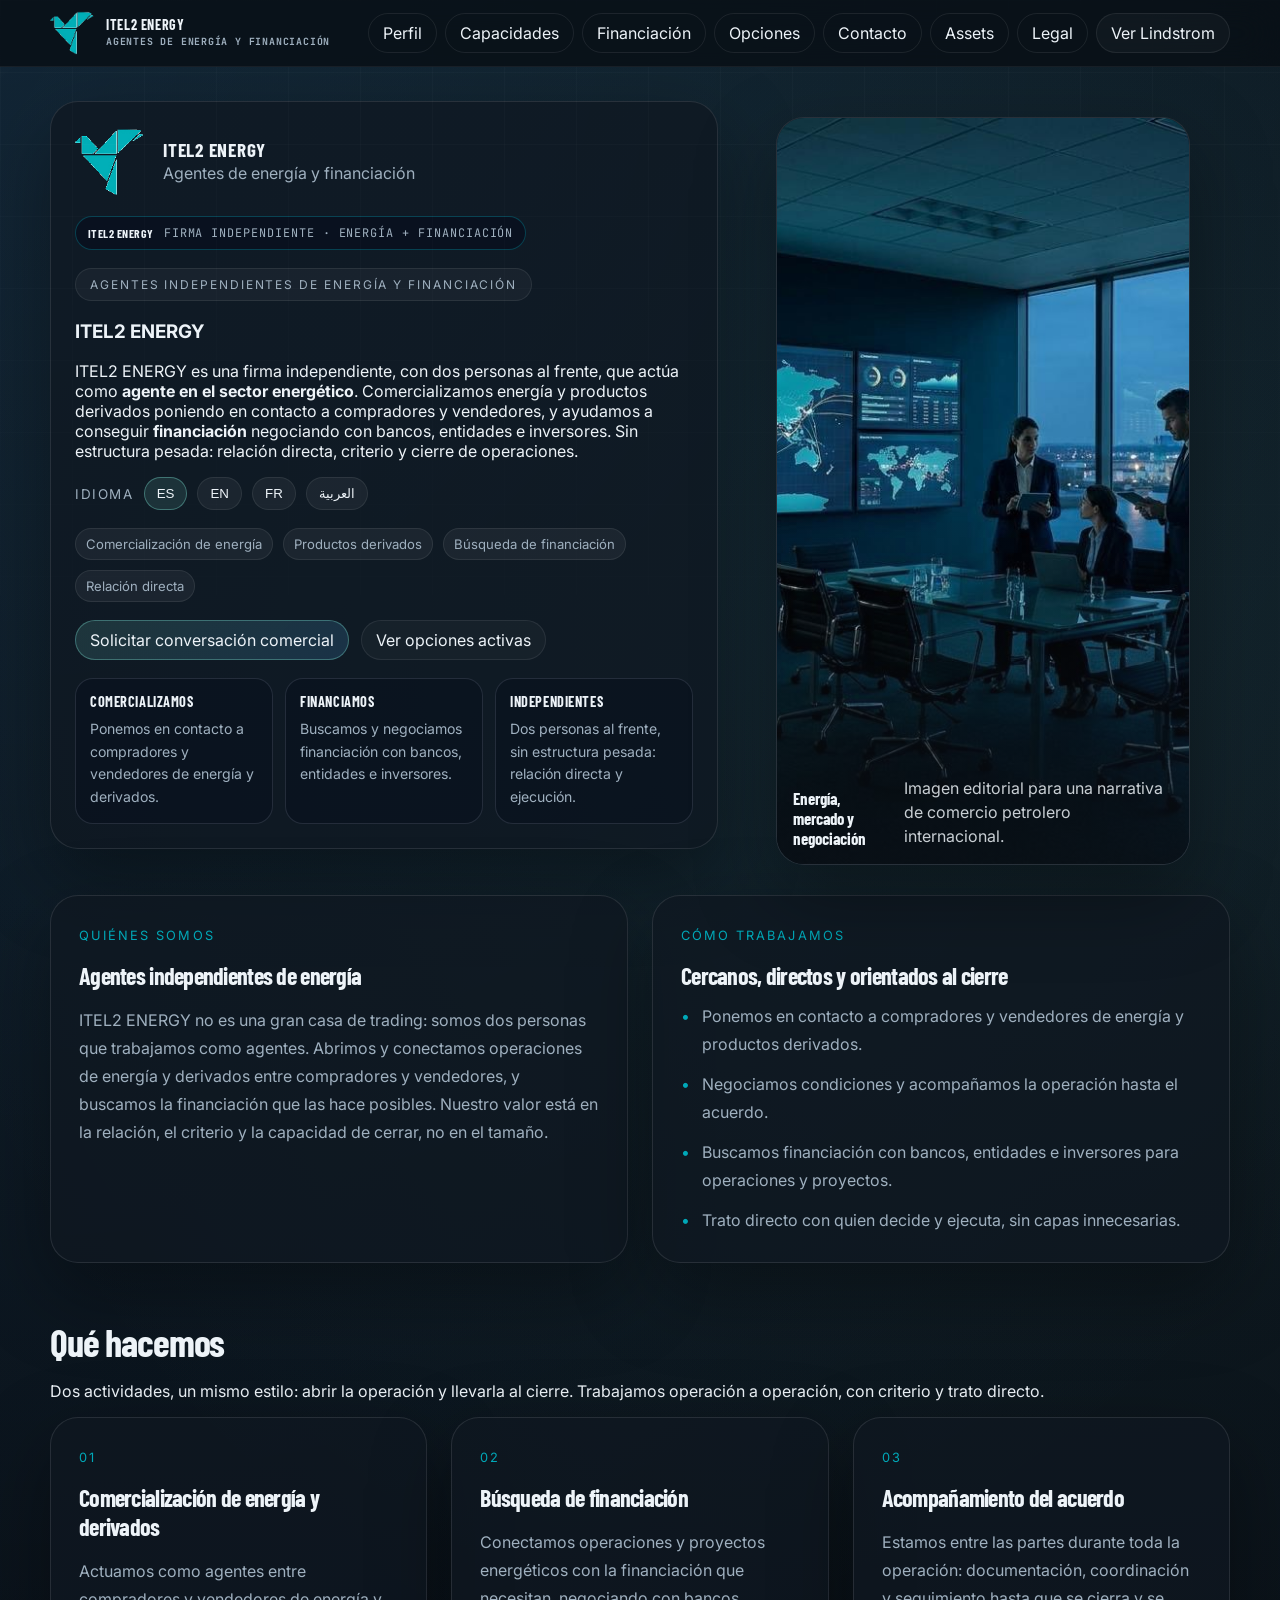
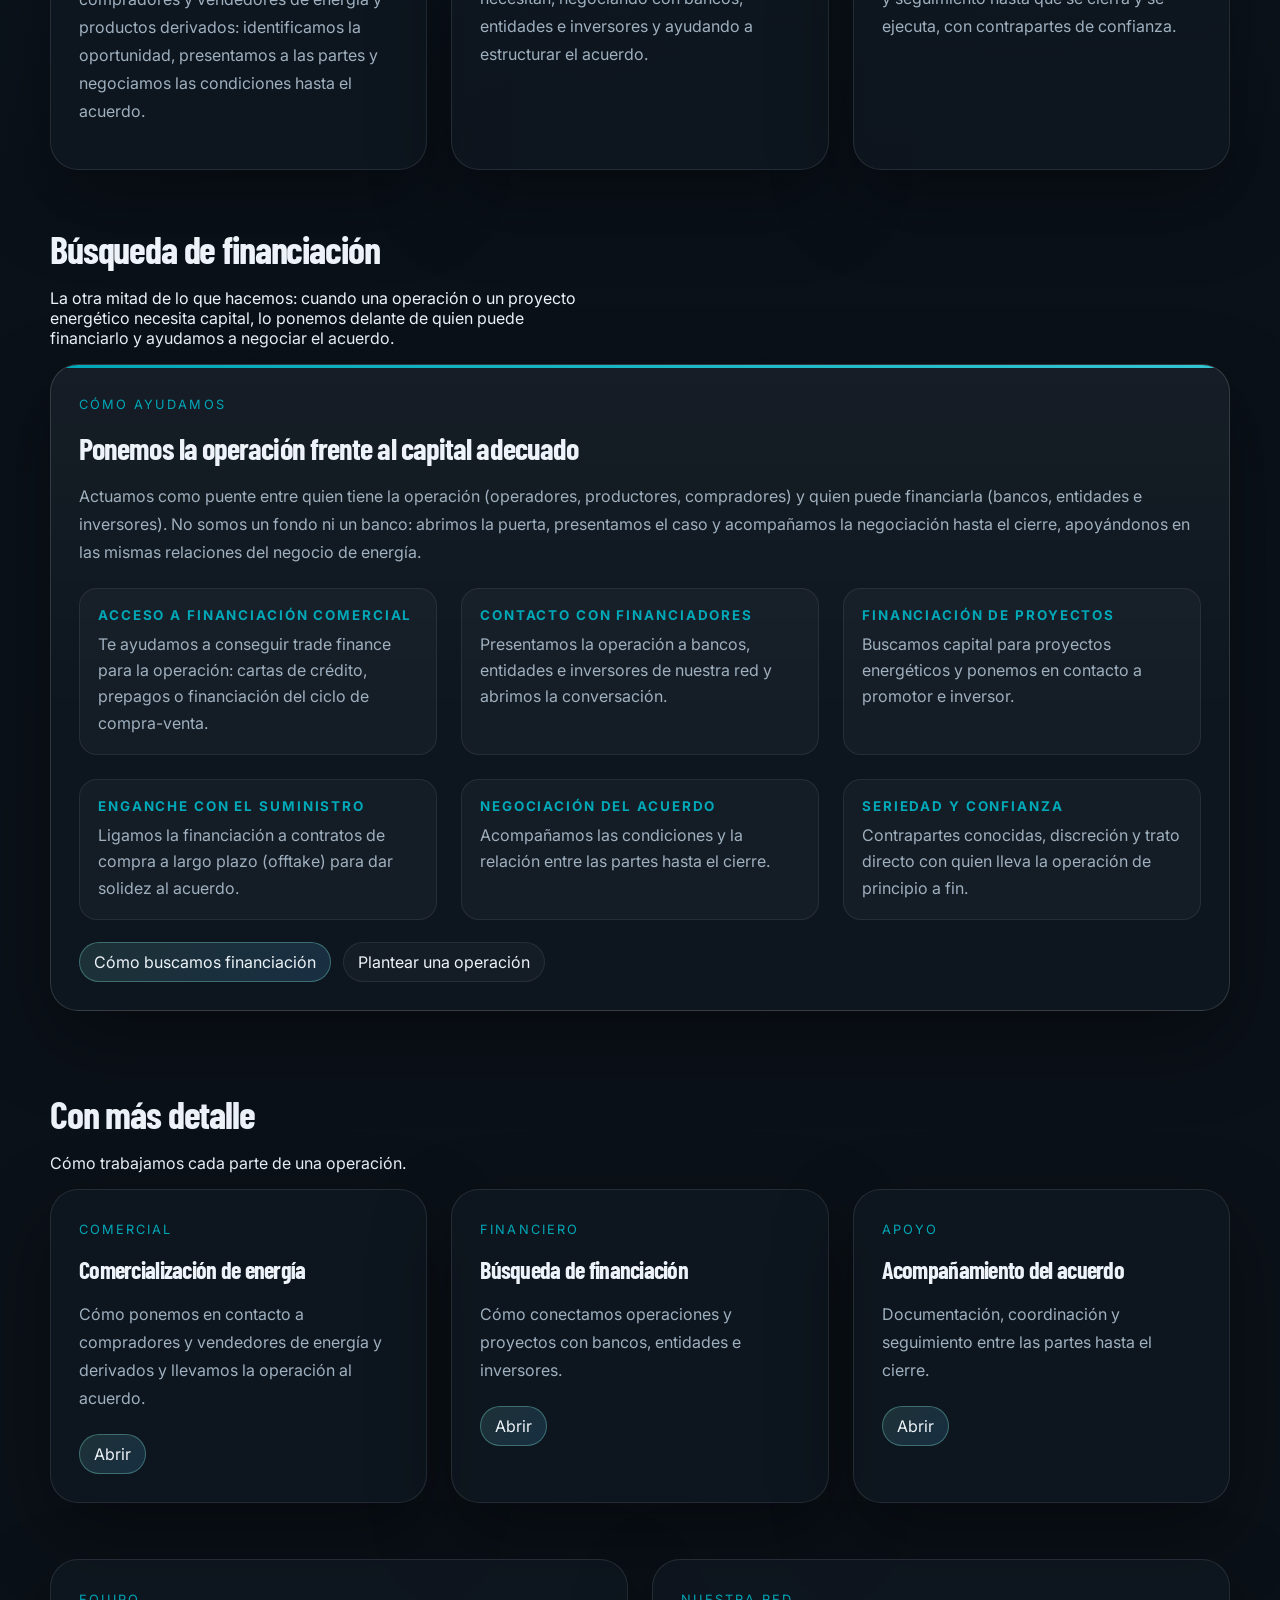
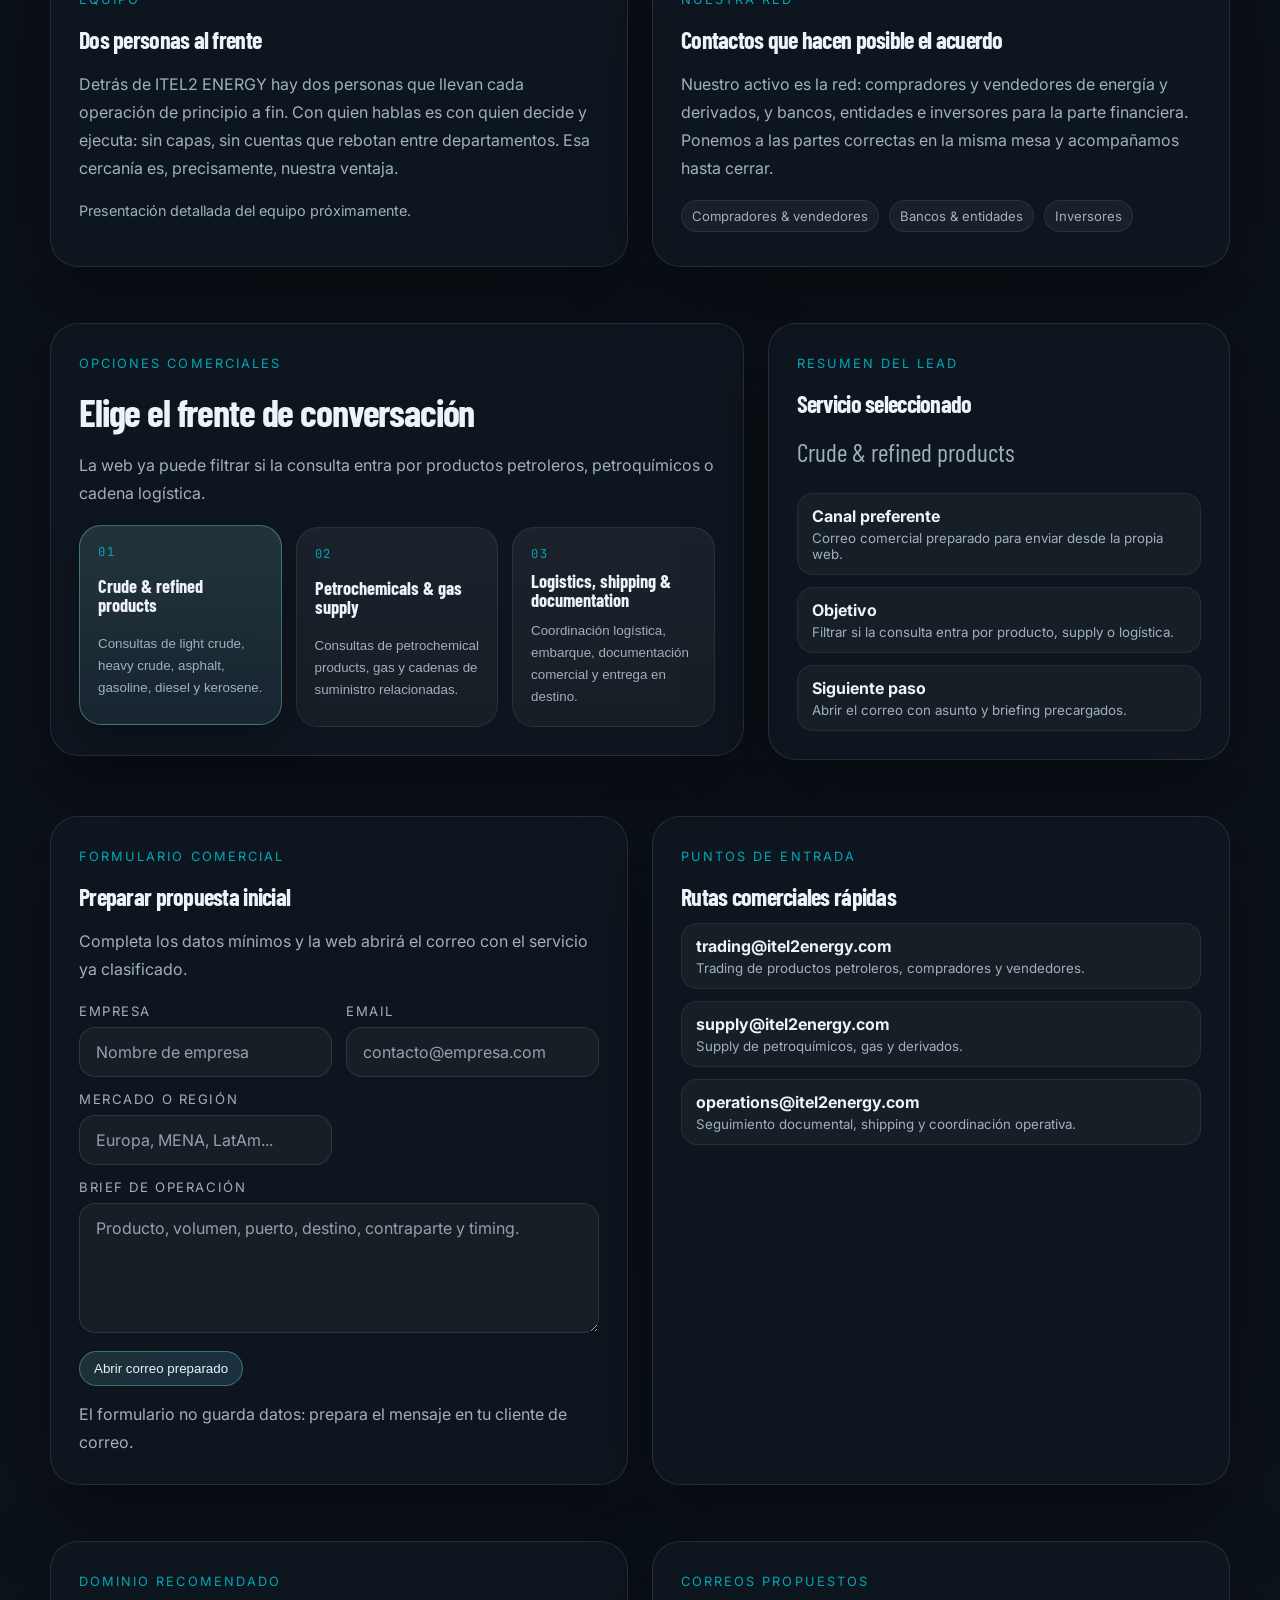
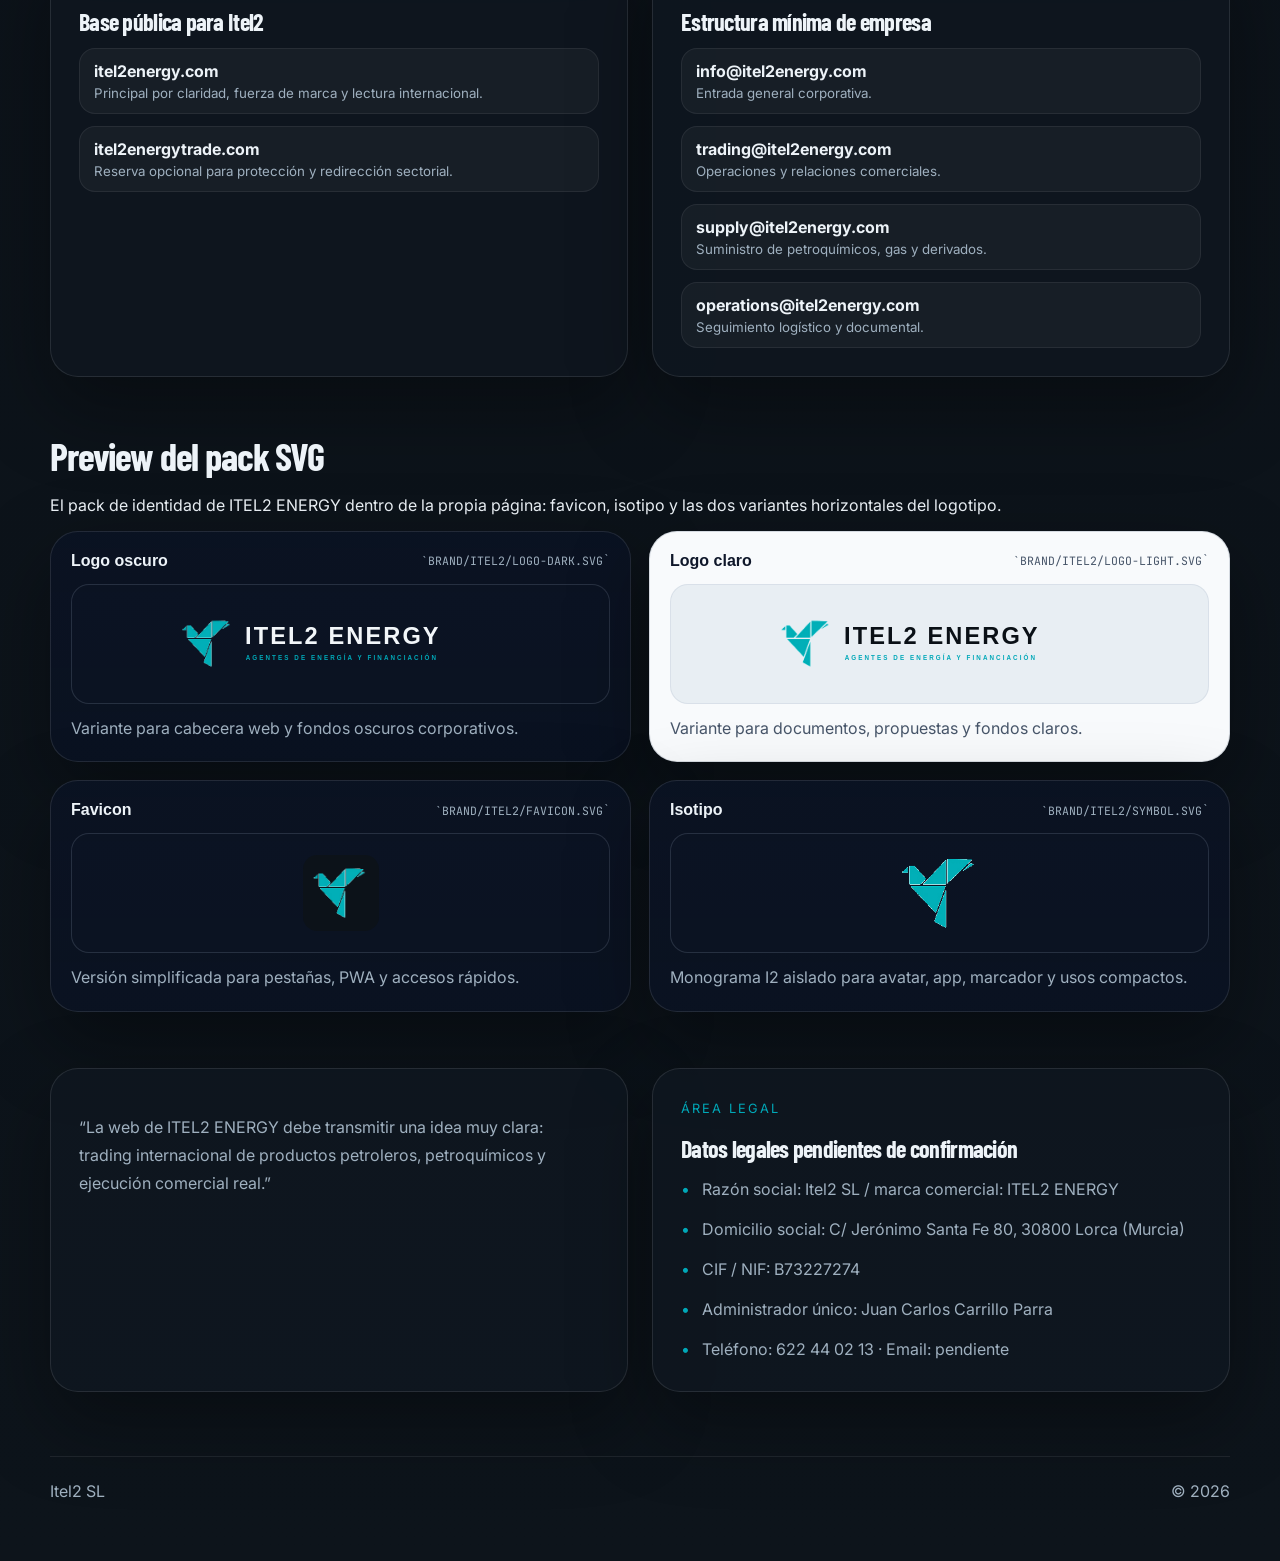
==== commit 44739ef0: "Preview: dos personas al frente" ====
--- a/itel2-sl/index.html
+++ b/itel2-sl/index.html
@@ -50,7 +50,7 @@
             <span class="eyebrow">Agentes independientes de energía y financiación</span>
             <h1>ITEL2 ENERGY</h1>
             <p>
-              ITEL2 ENERGY es una firma independiente de dos socios que actúa como <strong>agente en el
+              ITEL2 ENERGY es una firma independiente, con dos personas al frente, que actúa como <strong>agente en el
               sector energético</strong>. Comercializamos energía y productos derivados poniendo en
               contacto a compradores y vendedores, y ayudamos a conseguir <strong>financiación</strong>
               negociando con bancos, entidades e inversores. Sin estructura pesada: relación directa,
@@ -88,7 +88,7 @@
               </article>
               <article class="company-hero__metric">
                 <strong>Independientes</strong>
-                <span>Dos socios, sin estructura pesada: relación directa y ejecución.</span>
+                <span>Dos personas al frente, sin estructura pesada: relación directa y ejecución.</span>
               </article>
             </div>
           </article>
@@ -111,7 +111,7 @@
             <span class="card__label">Quiénes somos</span>
             <h3>Agentes independientes de energía</h3>
             <p>
-              ITEL2 ENERGY no es una gran casa de trading: somos dos socios que trabajamos como agentes.
+              ITEL2 ENERGY no es una gran casa de trading: somos dos personas que trabajamos como agentes.
               Abrimos y conectamos operaciones de energía y derivados entre compradores y vendedores, y
               buscamos la financiación que las hace posibles. Nuestro valor está en la relación, el
               criterio y la capacidad de cerrar, no en el tamaño.
@@ -125,7 +125,7 @@
               <li>Ponemos en contacto a compradores y vendedores de energía y productos derivados.</li>
               <li>Negociamos condiciones y acompañamos la operación hasta el acuerdo.</li>
               <li>Buscamos financiación con bancos, entidades e inversores para operaciones y proyectos.</li>
-              <li>Trato directo con los socios, sin capas ni intermediarios innecesarios.</li>
+              <li>Trato directo con quien decide y ejecuta, sin capas innecesarias.</li>
             </ul>
           </article>
         </div>
@@ -212,7 +212,7 @@
               </div>
               <div class="hero-summary__item">
                 <strong>Seriedad y confianza</strong>
-                <span>Contrapartes conocidas, discreción y trato directo con los socios en toda la operación.</span>
+                <span>Contrapartes conocidas, discreción y trato directo con quien lleva la operación de principio a fin.</span>
               </div>
             </div>
 
@@ -255,9 +255,9 @@
         <div class="shell grid-2">
           <article class="card">
             <span class="card__label">Equipo</span>
-            <h3>Dos socios fundadores</h3>
+            <h3>Dos personas al frente</h3>
             <p>
-              Detrás de ITEL2 ENERGY hay dos socios que llevan cada operación de principio a fin. Con
+              Detrás de ITEL2 ENERGY hay dos personas que llevan cada operación de principio a fin. Con
               quien hablas es con quien decide y ejecuta: sin capas, sin cuentas que rebotan entre
               departamentos. Esa cercanía es, precisamente, nuestra ventaja.
             </p>
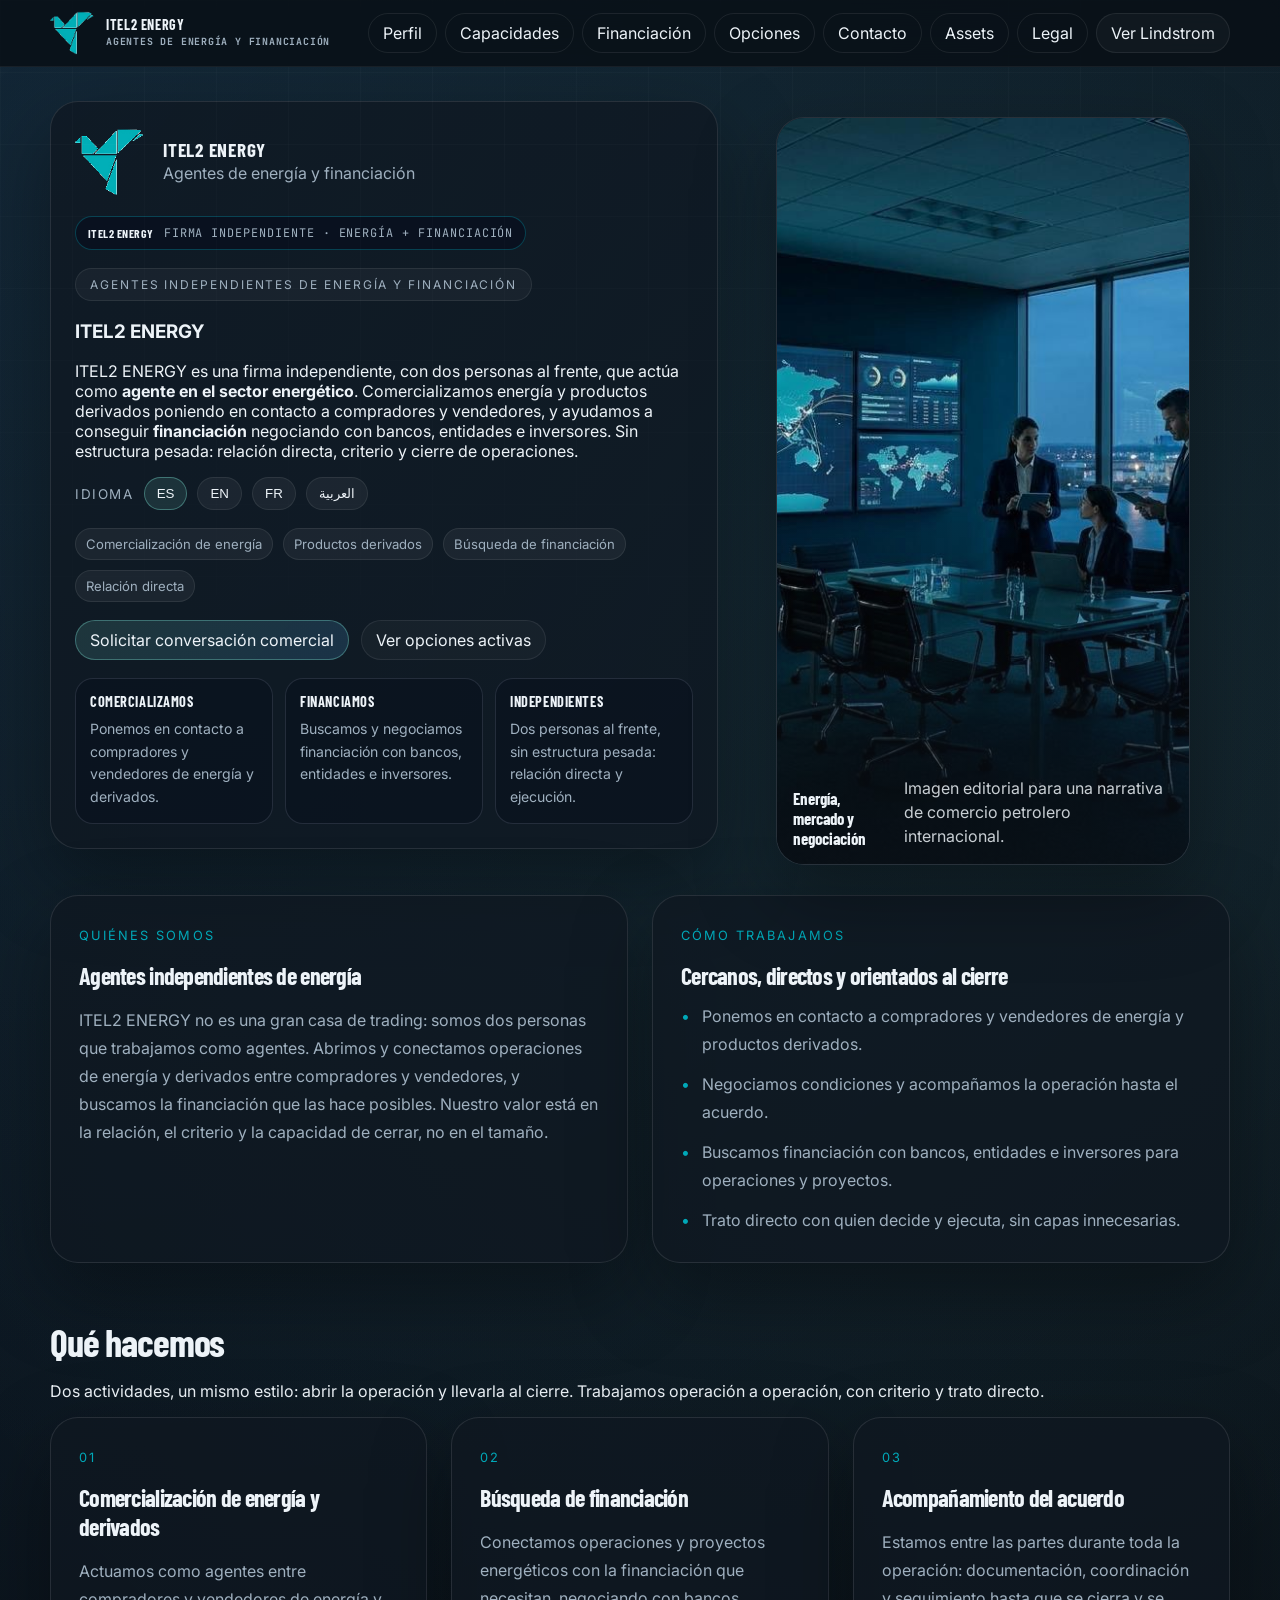
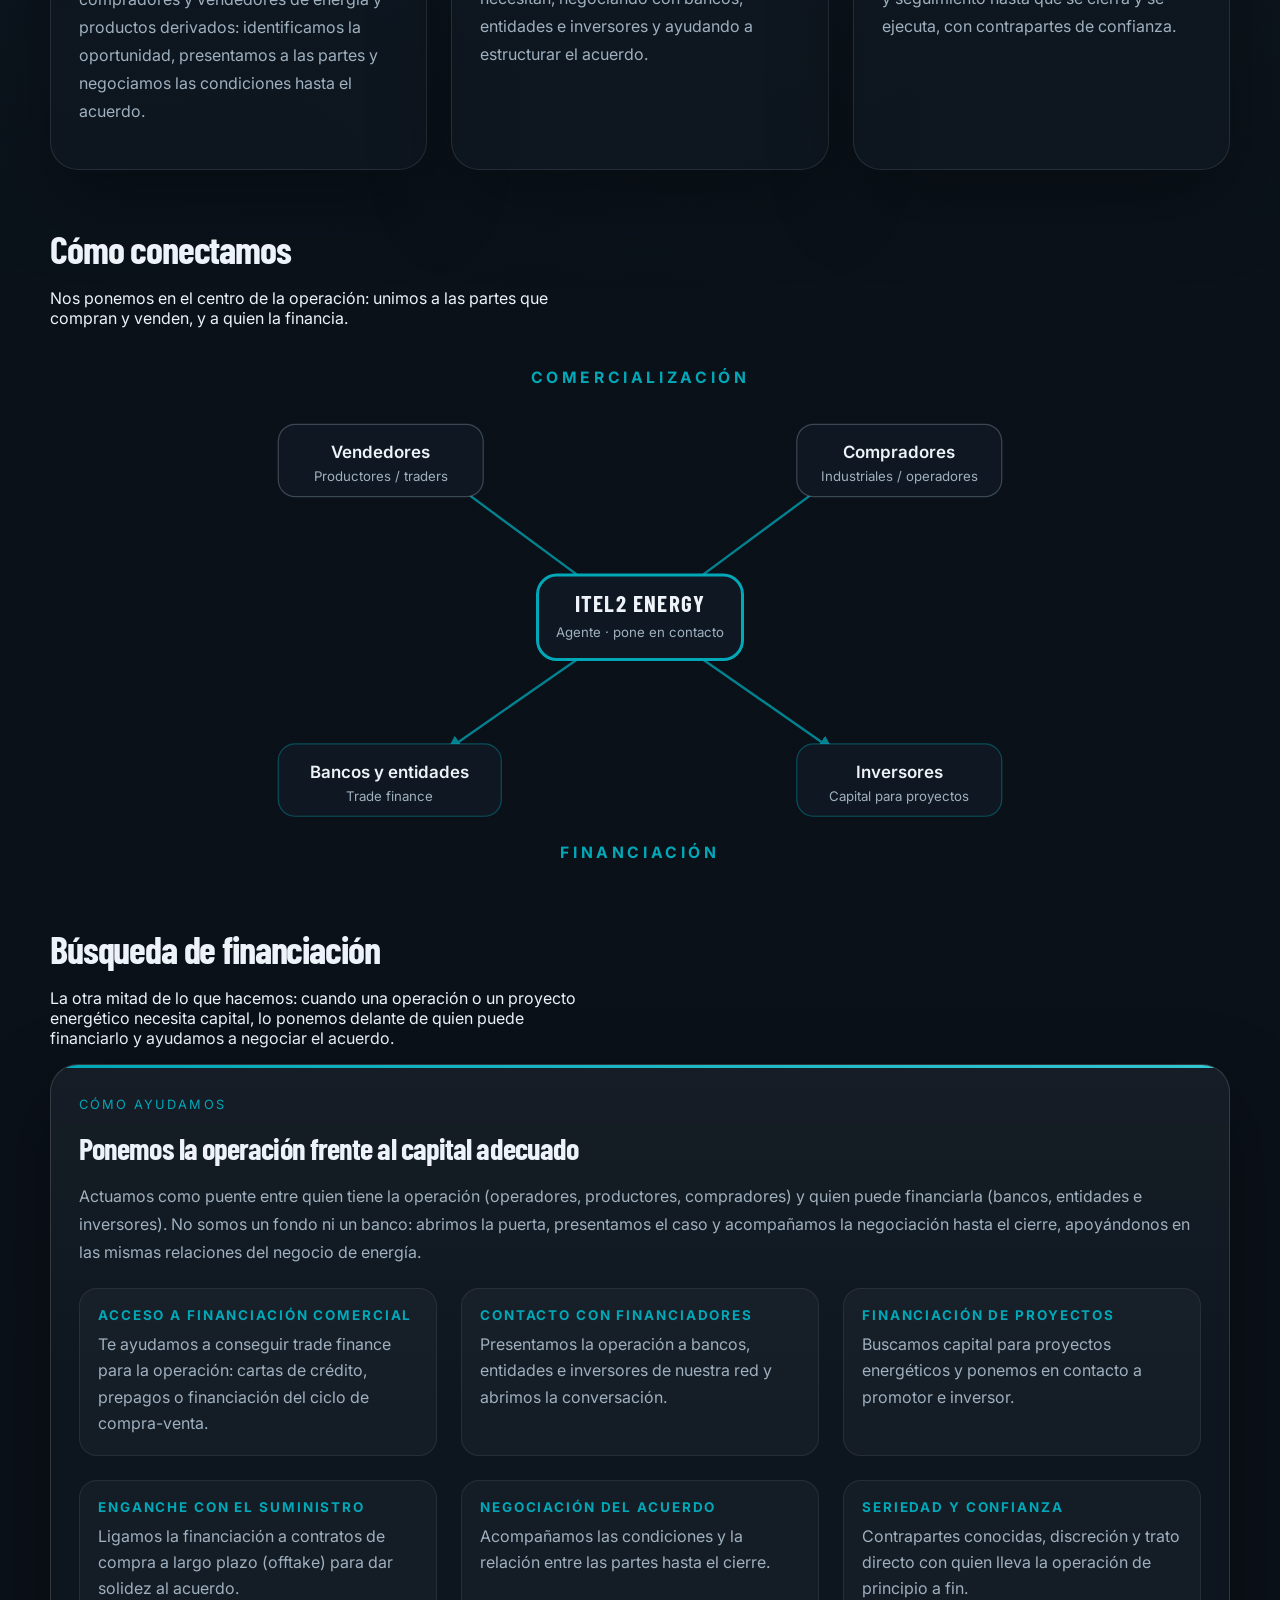
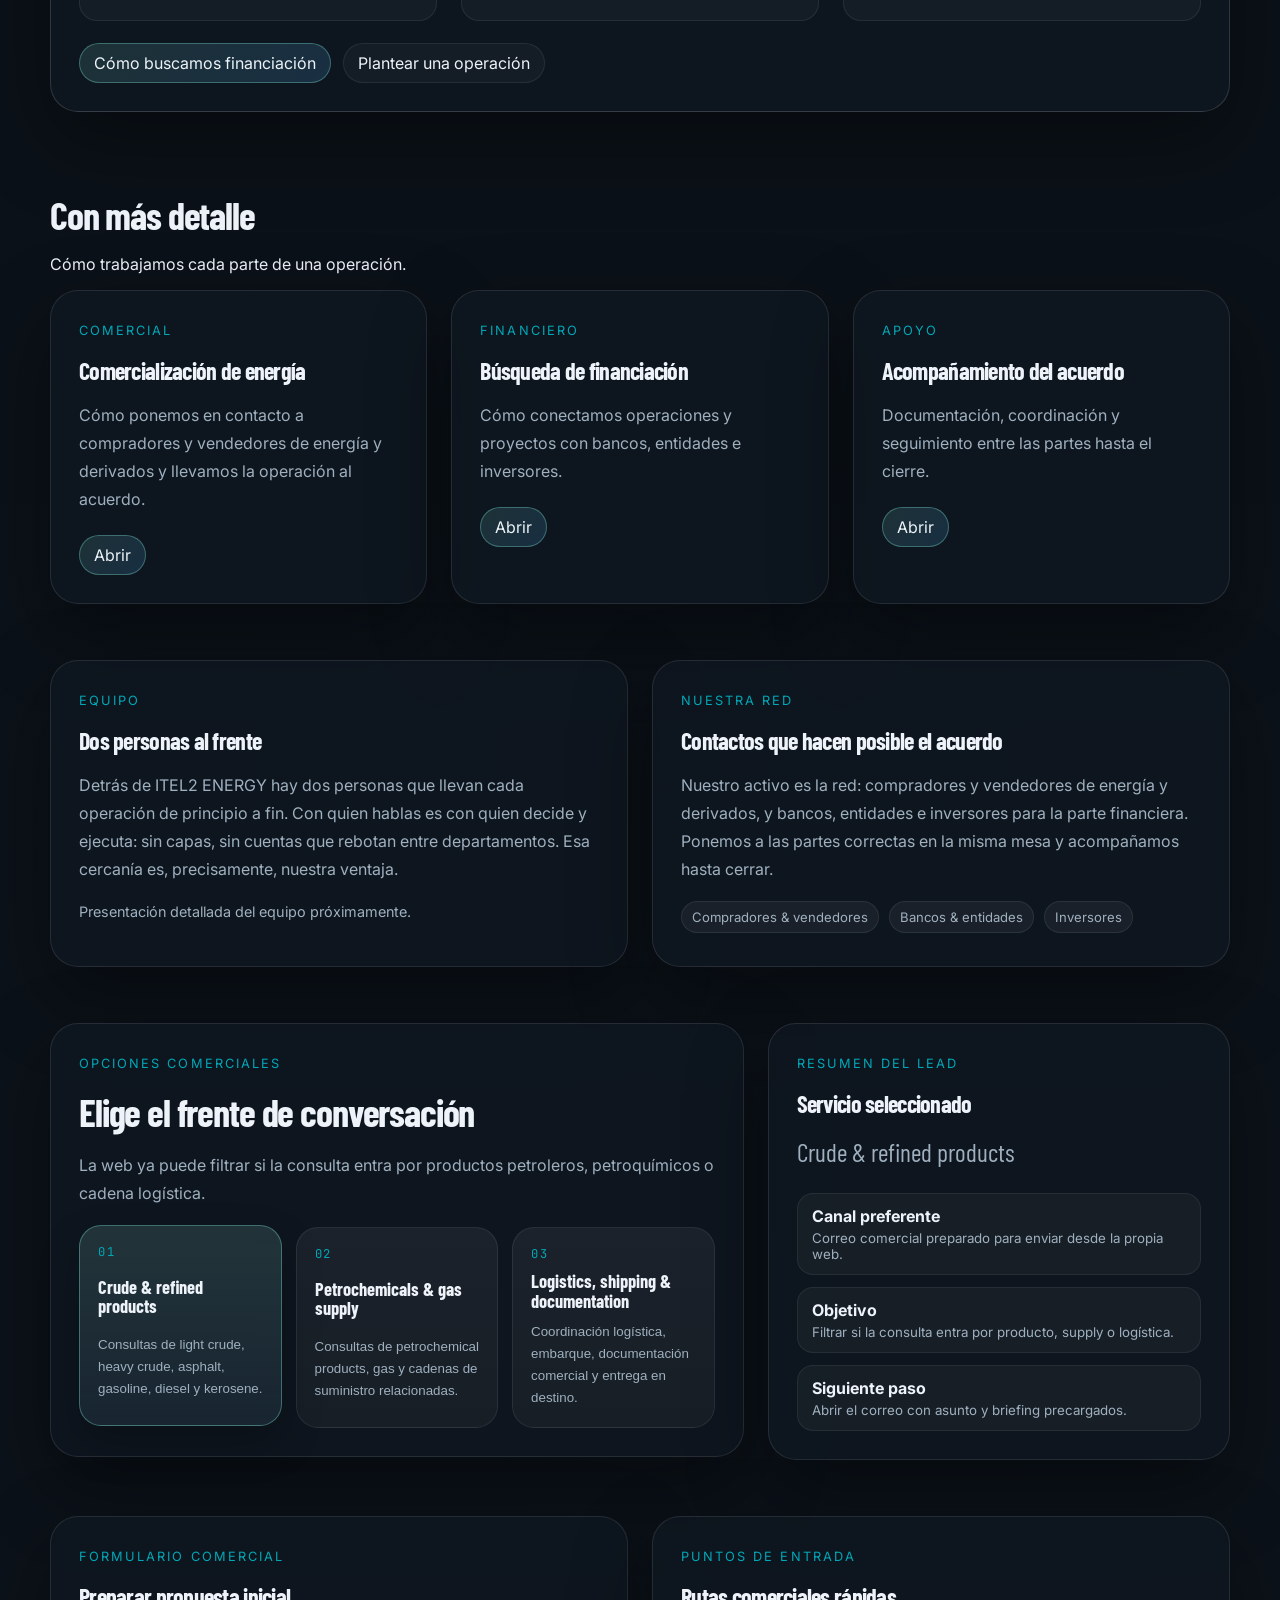
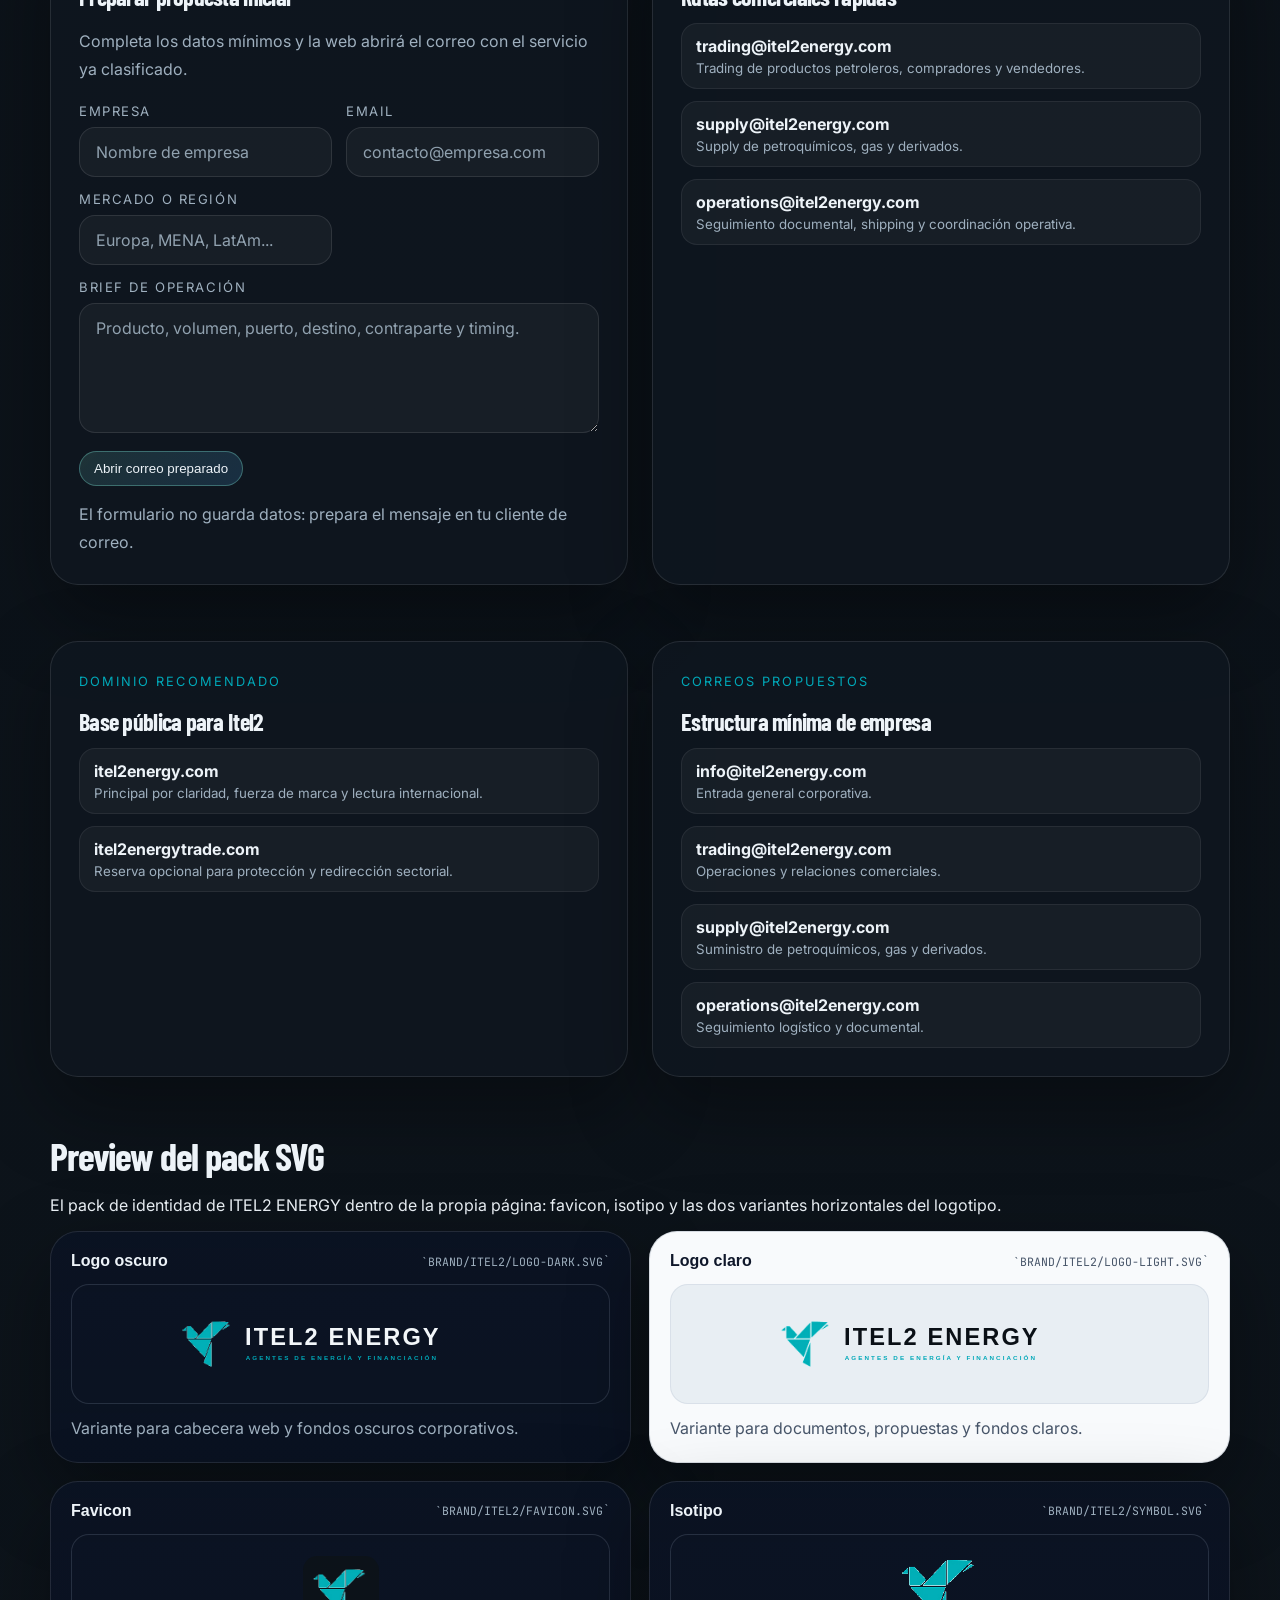
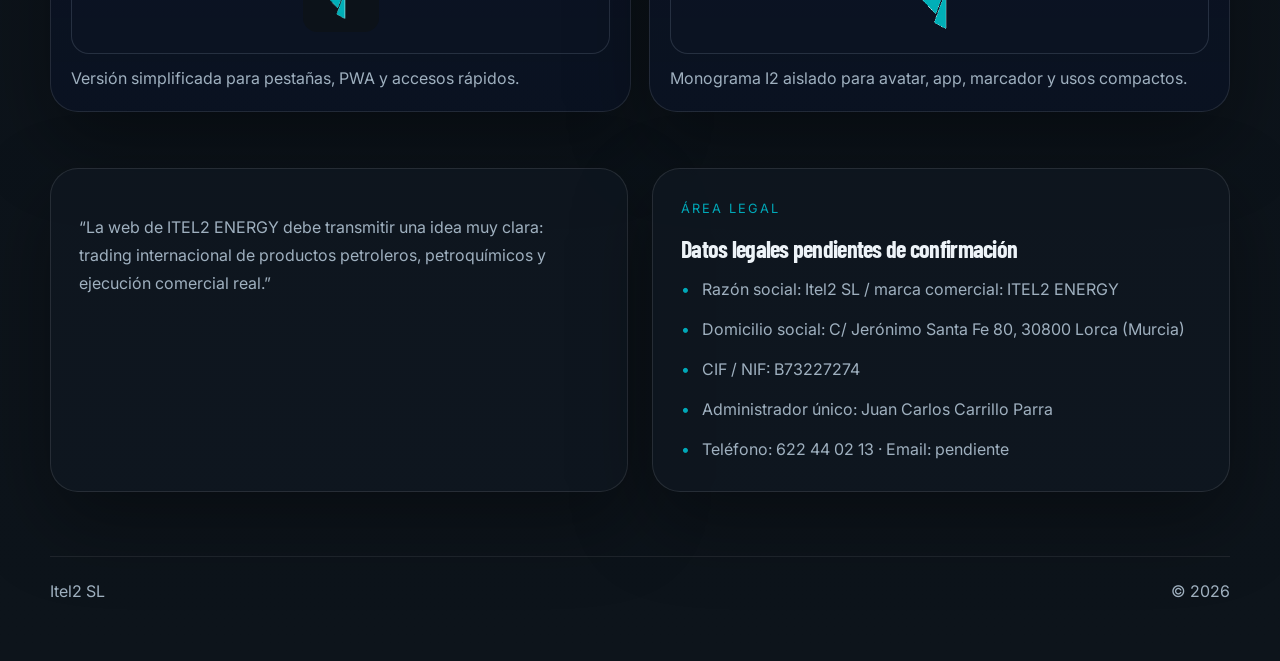
==== commit 5aed2299: "Preview: infografía ITEL2" ====
--- a/itel2-sl/index.html
+++ b/itel2-sl/index.html
@@ -167,6 +167,54 @@
                 seguimiento hasta que se cierra y se ejecuta, con contrapartes de confianza.
               </p>
             </article>
+          </div>
+        </div>
+      </section>
+
+      <section class="section">
+        <div class="shell">
+          <h2>Cómo conectamos</h2>
+          <p class="section-note">Nos ponemos en el centro de la operación: unimos a las partes que compran y venden, y a quien la financia.</p>
+          <div style="overflow-x:auto;">
+            <svg viewBox="0 0 680 430" width="100%" role="img" aria-label="ITEL2 conecta a compradores y vendedores de energía y a los financiadores de la operación" style="max-width:820px;display:block;margin:8px auto 0;font-family:var(--sans);">
+              <defs>
+                <marker id="ar" markerWidth="9" markerHeight="9" refX="6" refY="3" orient="auto"><path d="M0,0 L6,3 L0,6 Z" fill="#00A8B8"/></marker>
+              </defs>
+              <text x="340" y="26" text-anchor="middle" fill="#00A8B8" font-size="13" font-weight="700" letter-spacing="3">COMERCIALIZACIÓN</text>
+              <text x="340" y="420" text-anchor="middle" fill="#00A8B8" font-size="13" font-weight="700" letter-spacing="3">FINANCIACIÓN</text>
+
+              <!-- conexiones -->
+              <g stroke="#00A8B8" stroke-width="2" opacity="0.75" marker-start="url(#ar)" marker-end="url(#ar)" fill="none">
+                <path d="M295,190 L180,105"/>
+                <path d="M385,190 L500,105"/>
+                <path d="M295,250 L180,330"/>
+                <path d="M385,250 L500,330"/>
+              </g>
+
+              <!-- nodo central -->
+              <rect x="255" y="185" width="170" height="70" rx="16" fill="#0F1822" stroke="#00A8B8" stroke-width="2.5"/>
+              <text x="340" y="216" text-anchor="middle" fill="#EDF3F8" font-size="19" font-weight="700" font-family="'Barlow Condensed','DIN Alternate',sans-serif" letter-spacing="1">ITEL2 ENERGY</text>
+              <text x="340" y="236" text-anchor="middle" fill="#9FB0BF" font-size="11">Agente · pone en contacto</text>
+
+              <!-- nodos -->
+              <g font-size="14" font-weight="600">
+                <rect x="40" y="60" width="170" height="60" rx="14" fill="#0F1822" stroke="rgba(148,163,184,.35)"/>
+                <text x="125" y="88" text-anchor="middle" fill="#EDF3F8">Vendedores</text>
+                <text x="125" y="107" text-anchor="middle" fill="#9FB0BF" font-size="11" font-weight="400">Productores / traders</text>
+
+                <rect x="470" y="60" width="170" height="60" rx="14" fill="#0F1822" stroke="rgba(148,163,184,.35)"/>
+                <text x="555" y="88" text-anchor="middle" fill="#EDF3F8">Compradores</text>
+                <text x="555" y="107" text-anchor="middle" fill="#9FB0BF" font-size="11" font-weight="400">Industriales / operadores</text>
+
+                <rect x="40" y="325" width="185" height="60" rx="14" fill="#0F1822" stroke="rgba(0,168,184,.4)"/>
+                <text x="132" y="353" text-anchor="middle" fill="#EDF3F8">Bancos y entidades</text>
+                <text x="132" y="372" text-anchor="middle" fill="#9FB0BF" font-size="11" font-weight="400">Trade finance</text>
+
+                <rect x="470" y="325" width="170" height="60" rx="14" fill="#0F1822" stroke="rgba(0,168,184,.4)"/>
+                <text x="555" y="353" text-anchor="middle" fill="#EDF3F8">Inversores</text>
+                <text x="555" y="372" text-anchor="middle" fill="#9FB0BF" font-size="11" font-weight="400">Capital para proyectos</text>
+              </g>
+            </svg>
           </div>
         </div>
       </section>
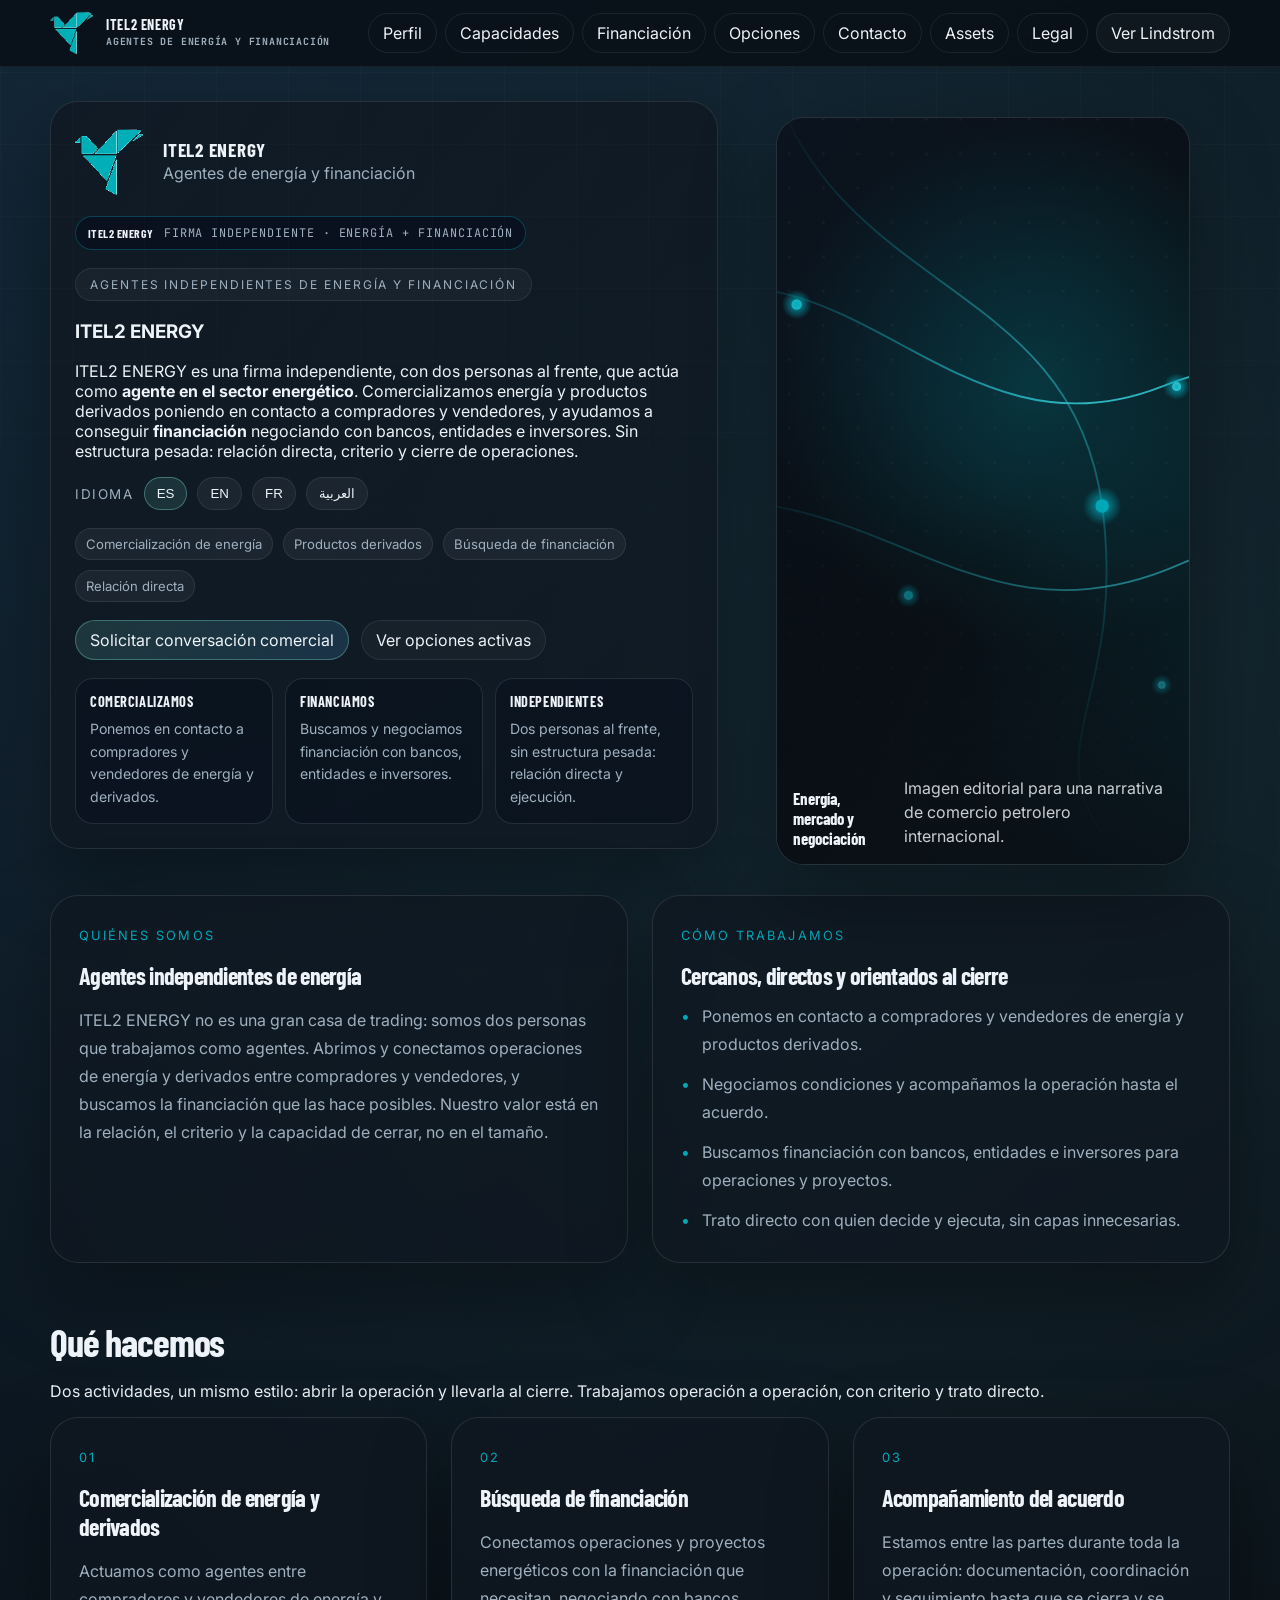
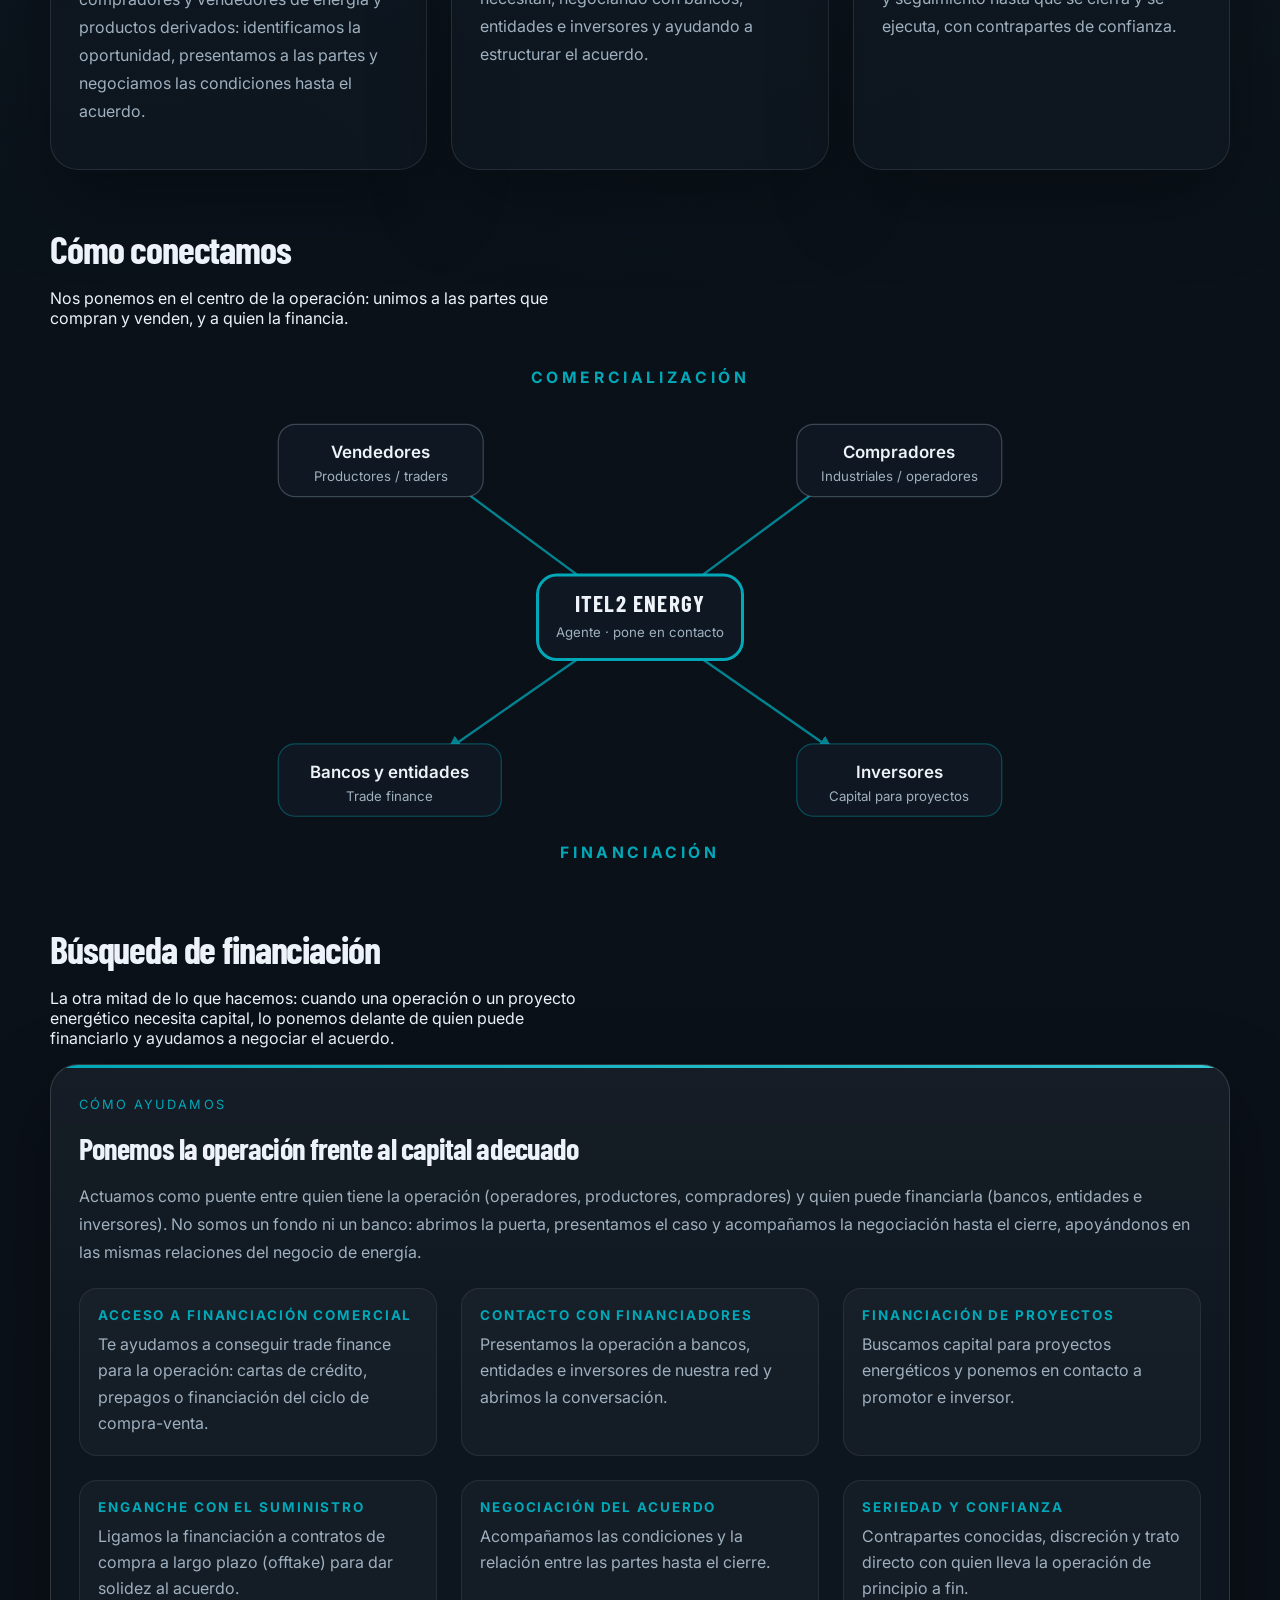
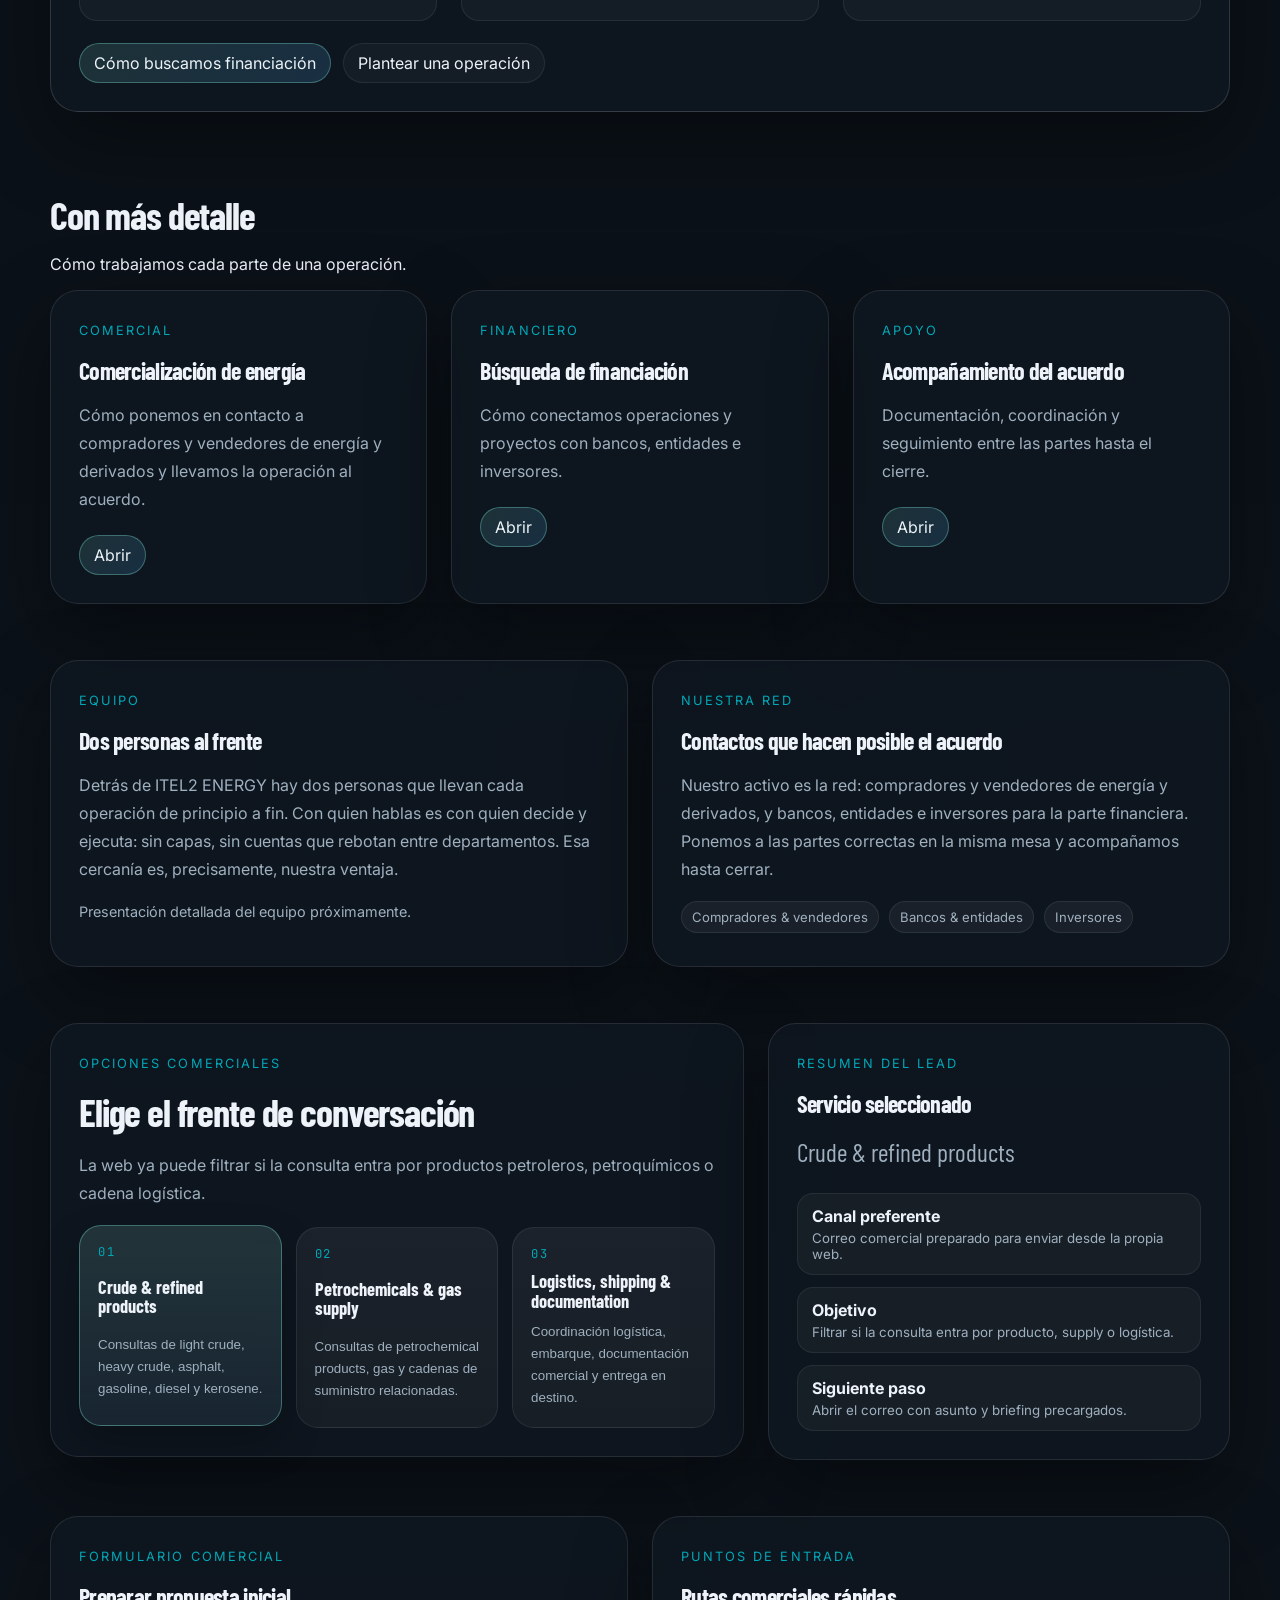
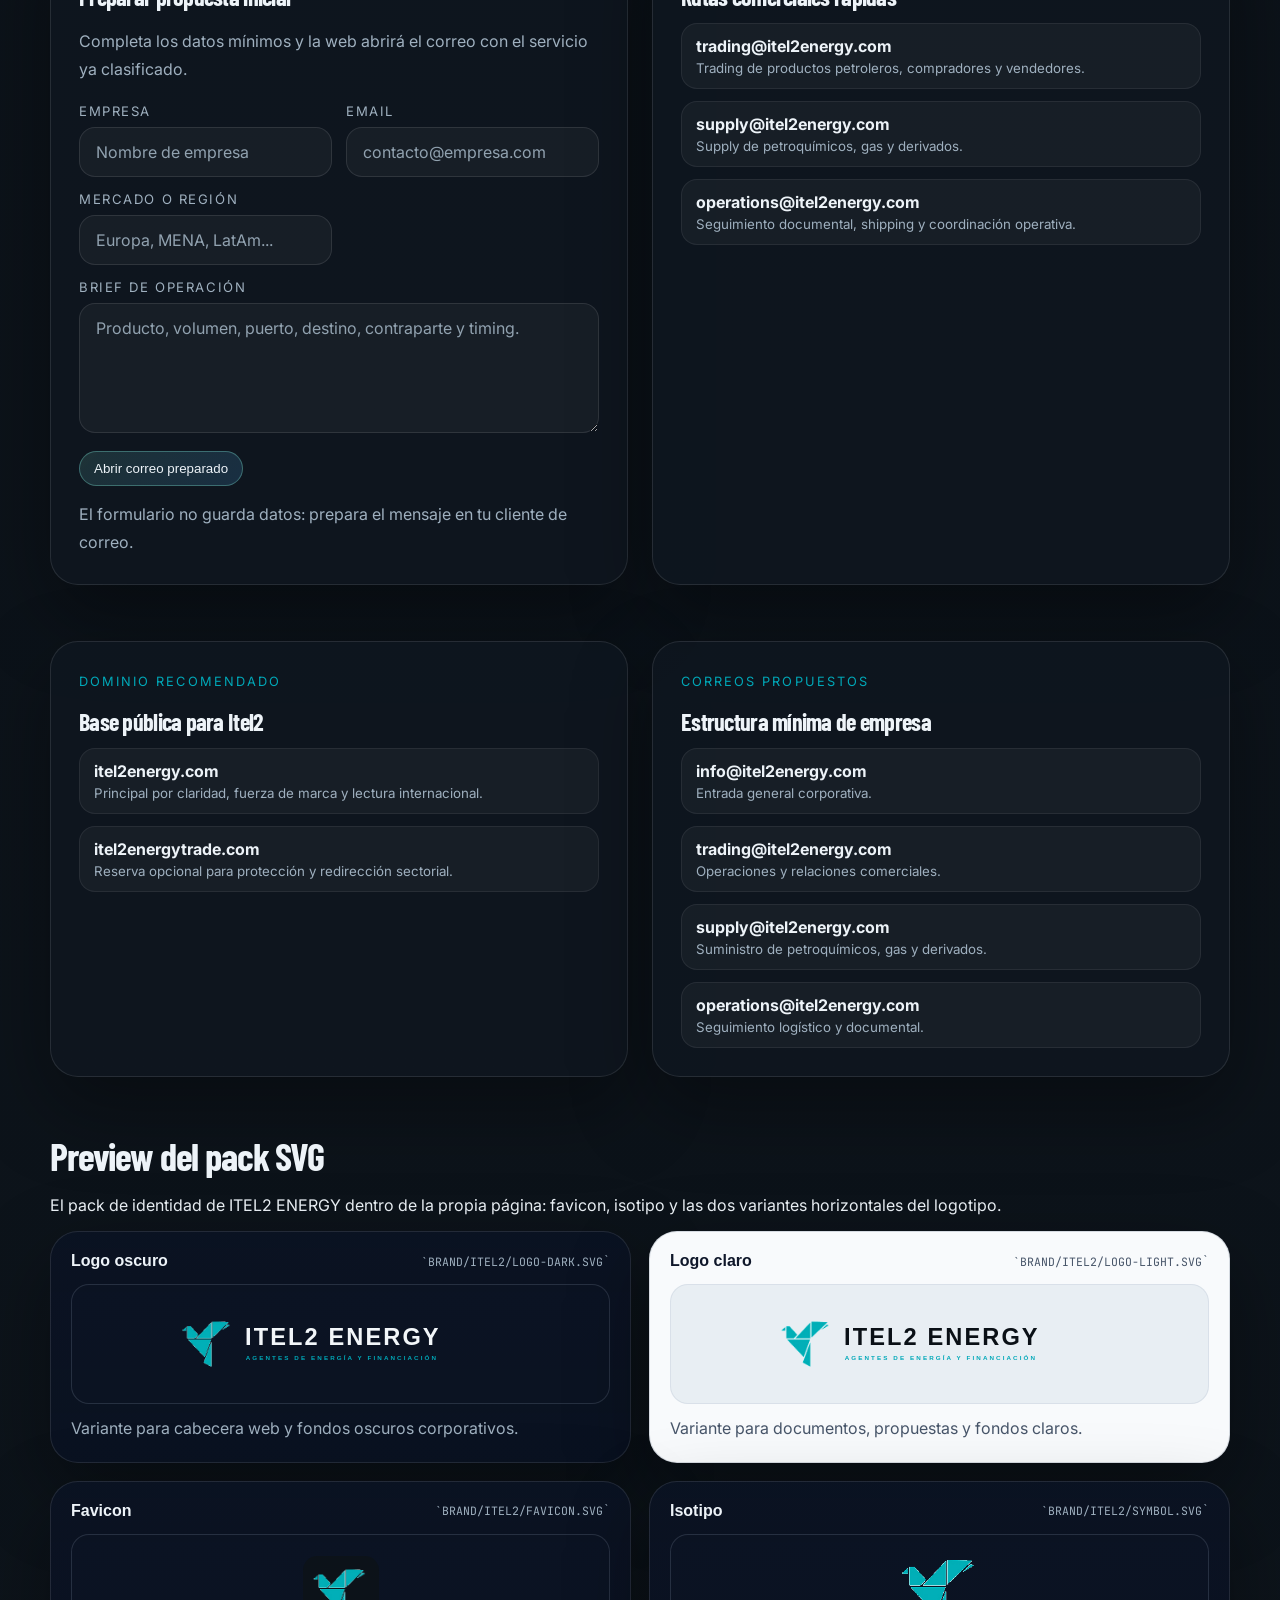
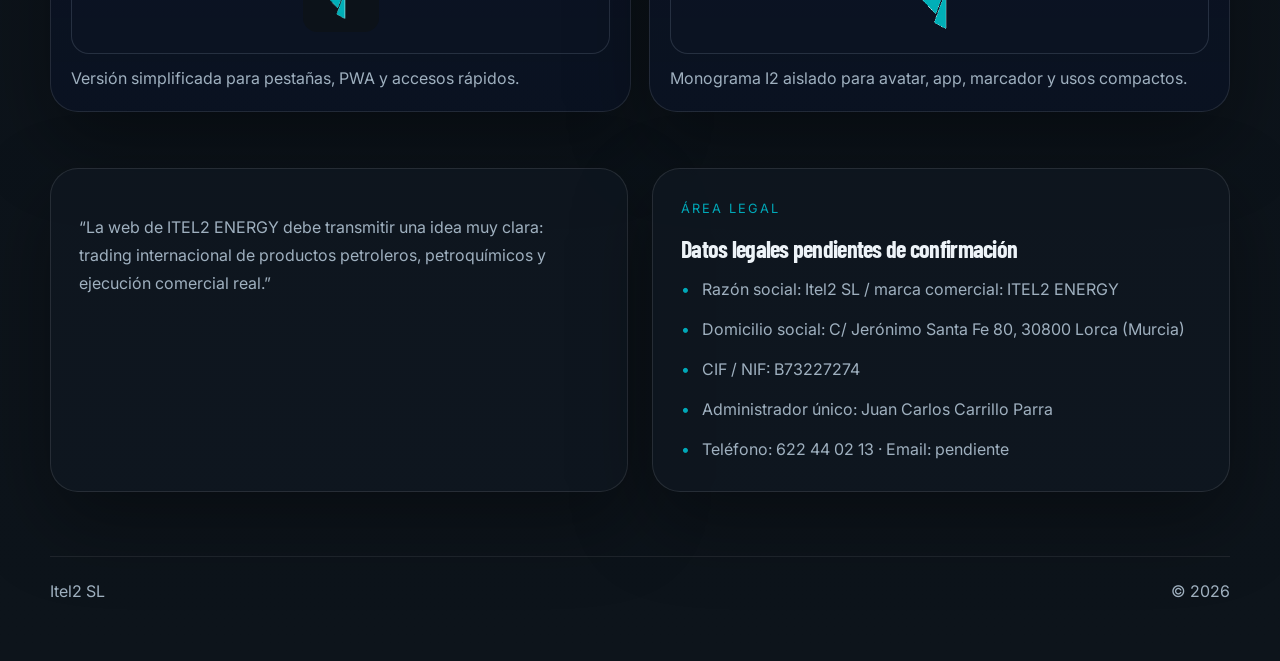
==== commit 5faebe2c: "Preview: heros SVG de marca" ====
--- a/itel2-sl/index.html
+++ b/itel2-sl/index.html
@@ -94,7 +94,7 @@
           </article>
 
           <figure class="panel hero-media">
-            <img src="../assets/images/itel2_hero.jpg" alt="Itel2 SL international trade" />
+            <img src="../assets/images/itel2_hero.svg" alt="Energía y conexión — ITEL2 ENERGY" />
             <figcaption class="hero-media__caption">
               <strong data-i18n="imageTitle">Energía, mercado y negociación</strong>
               <span data-i18n="imageBody">
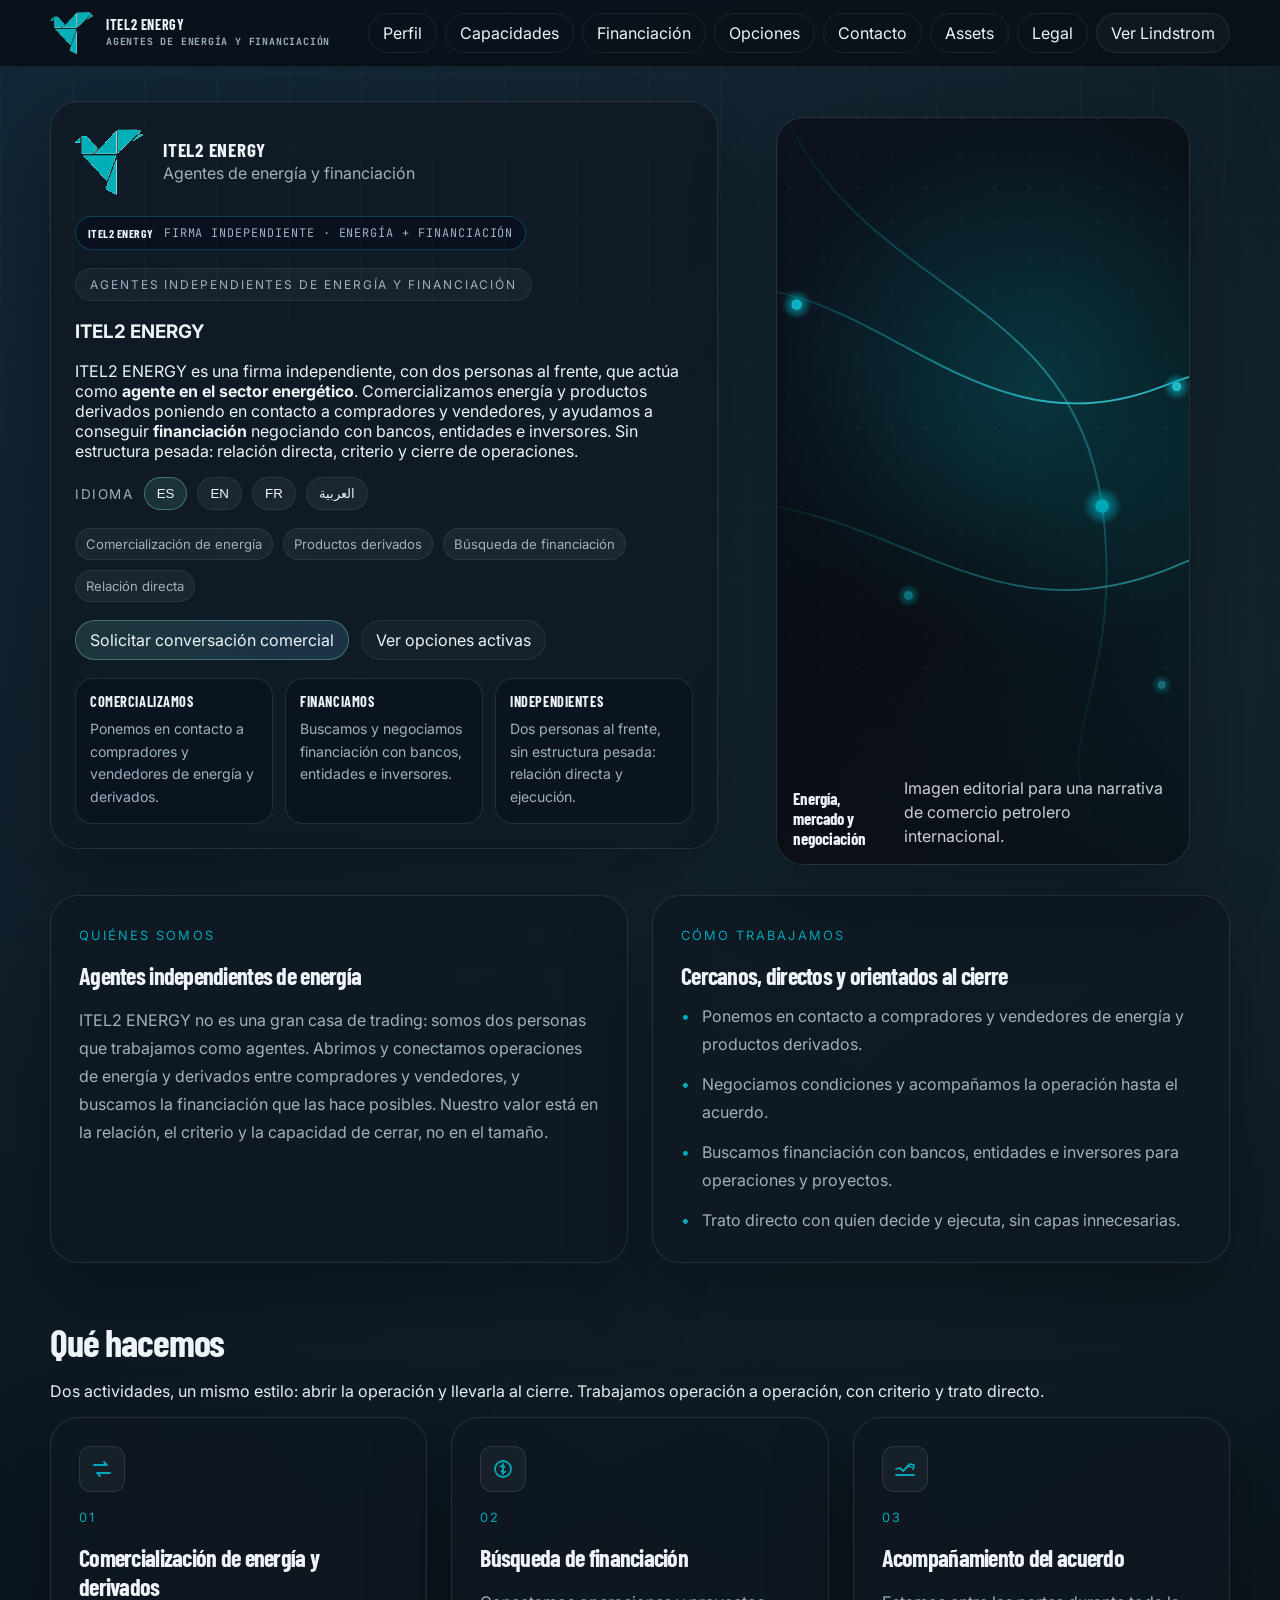
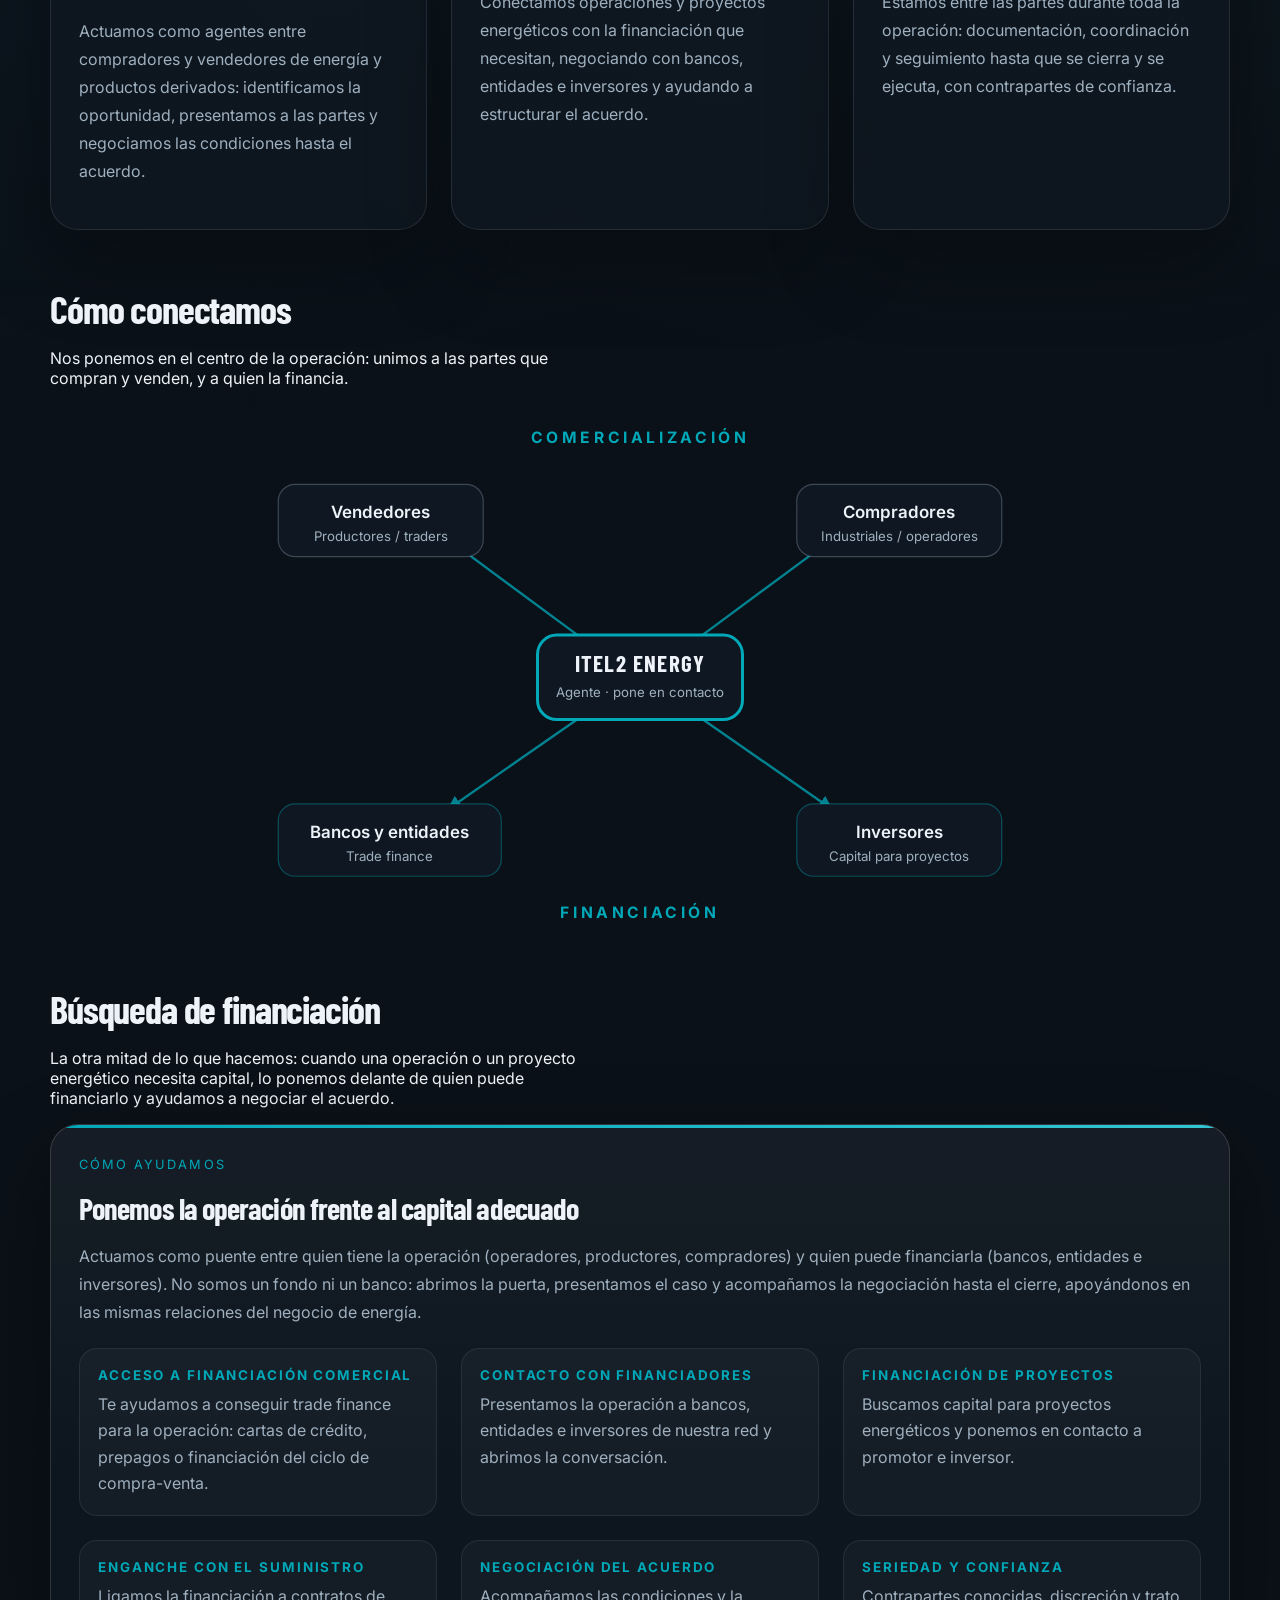
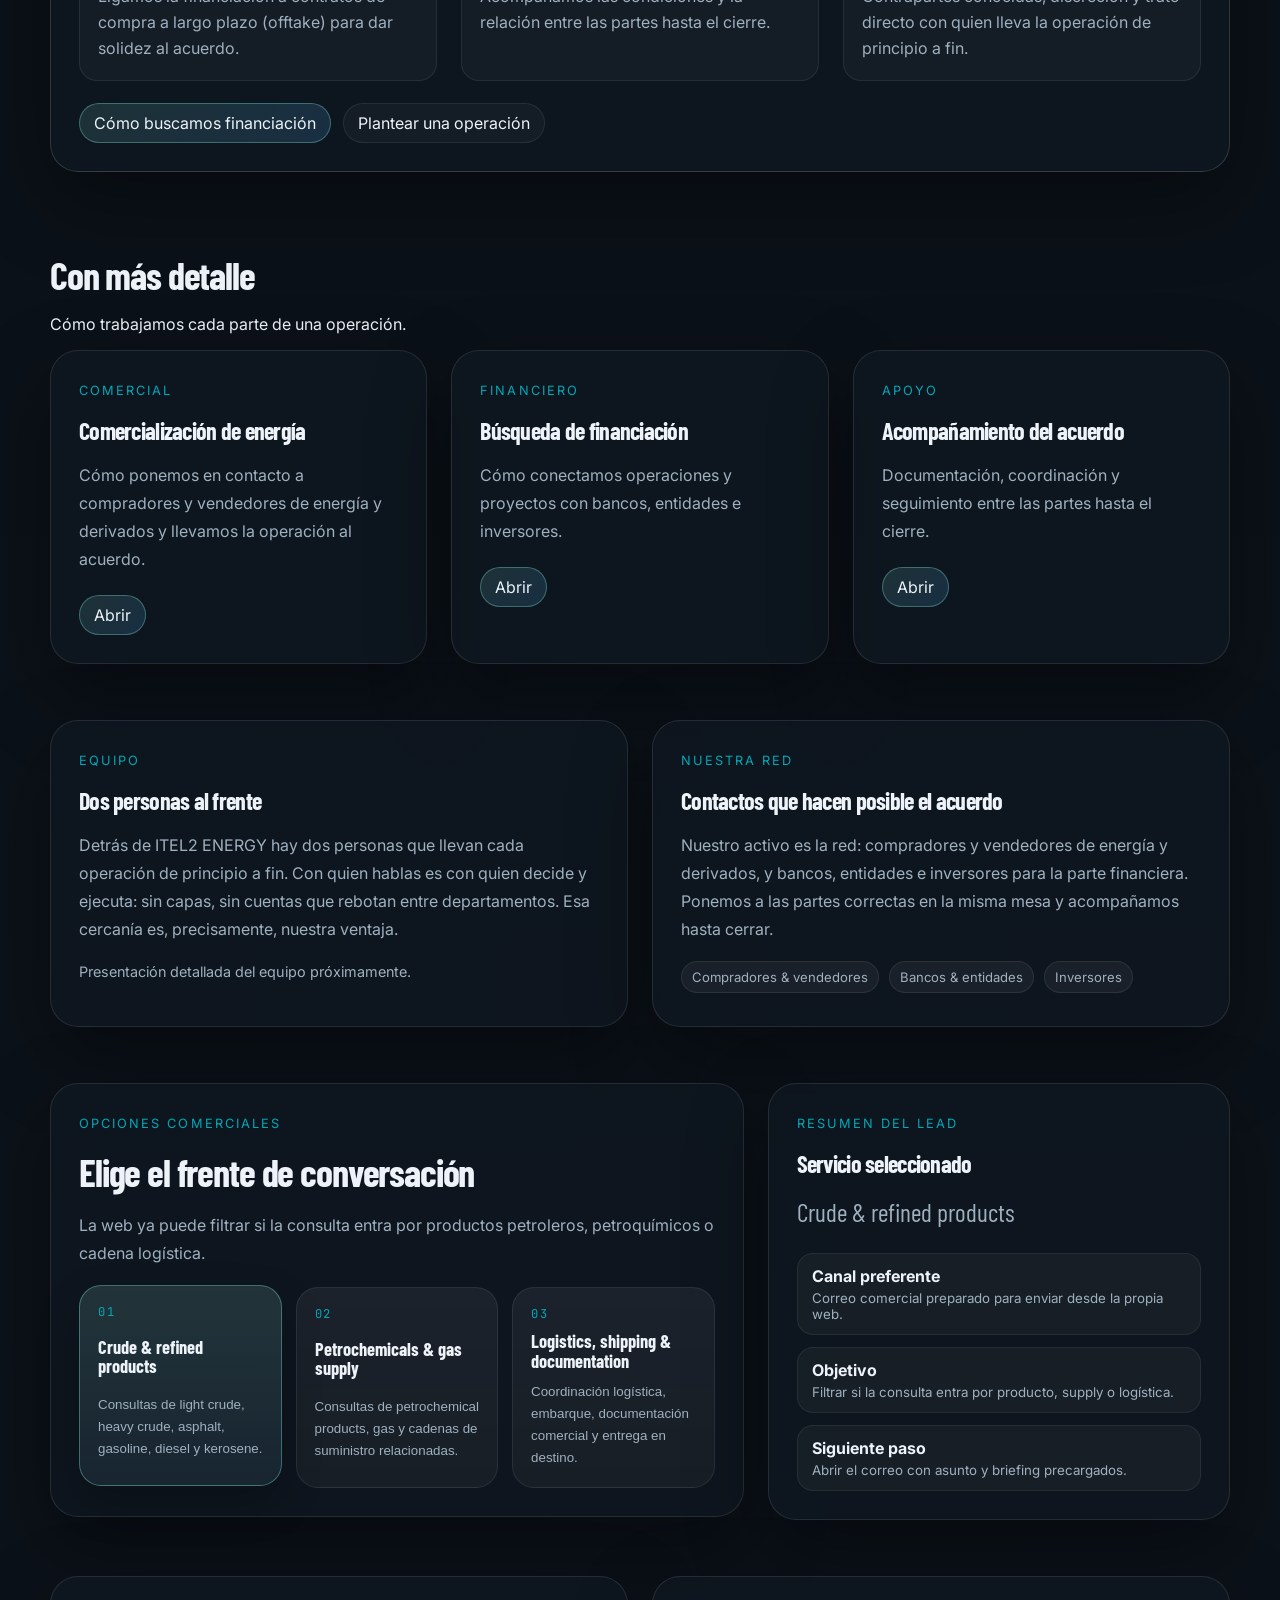
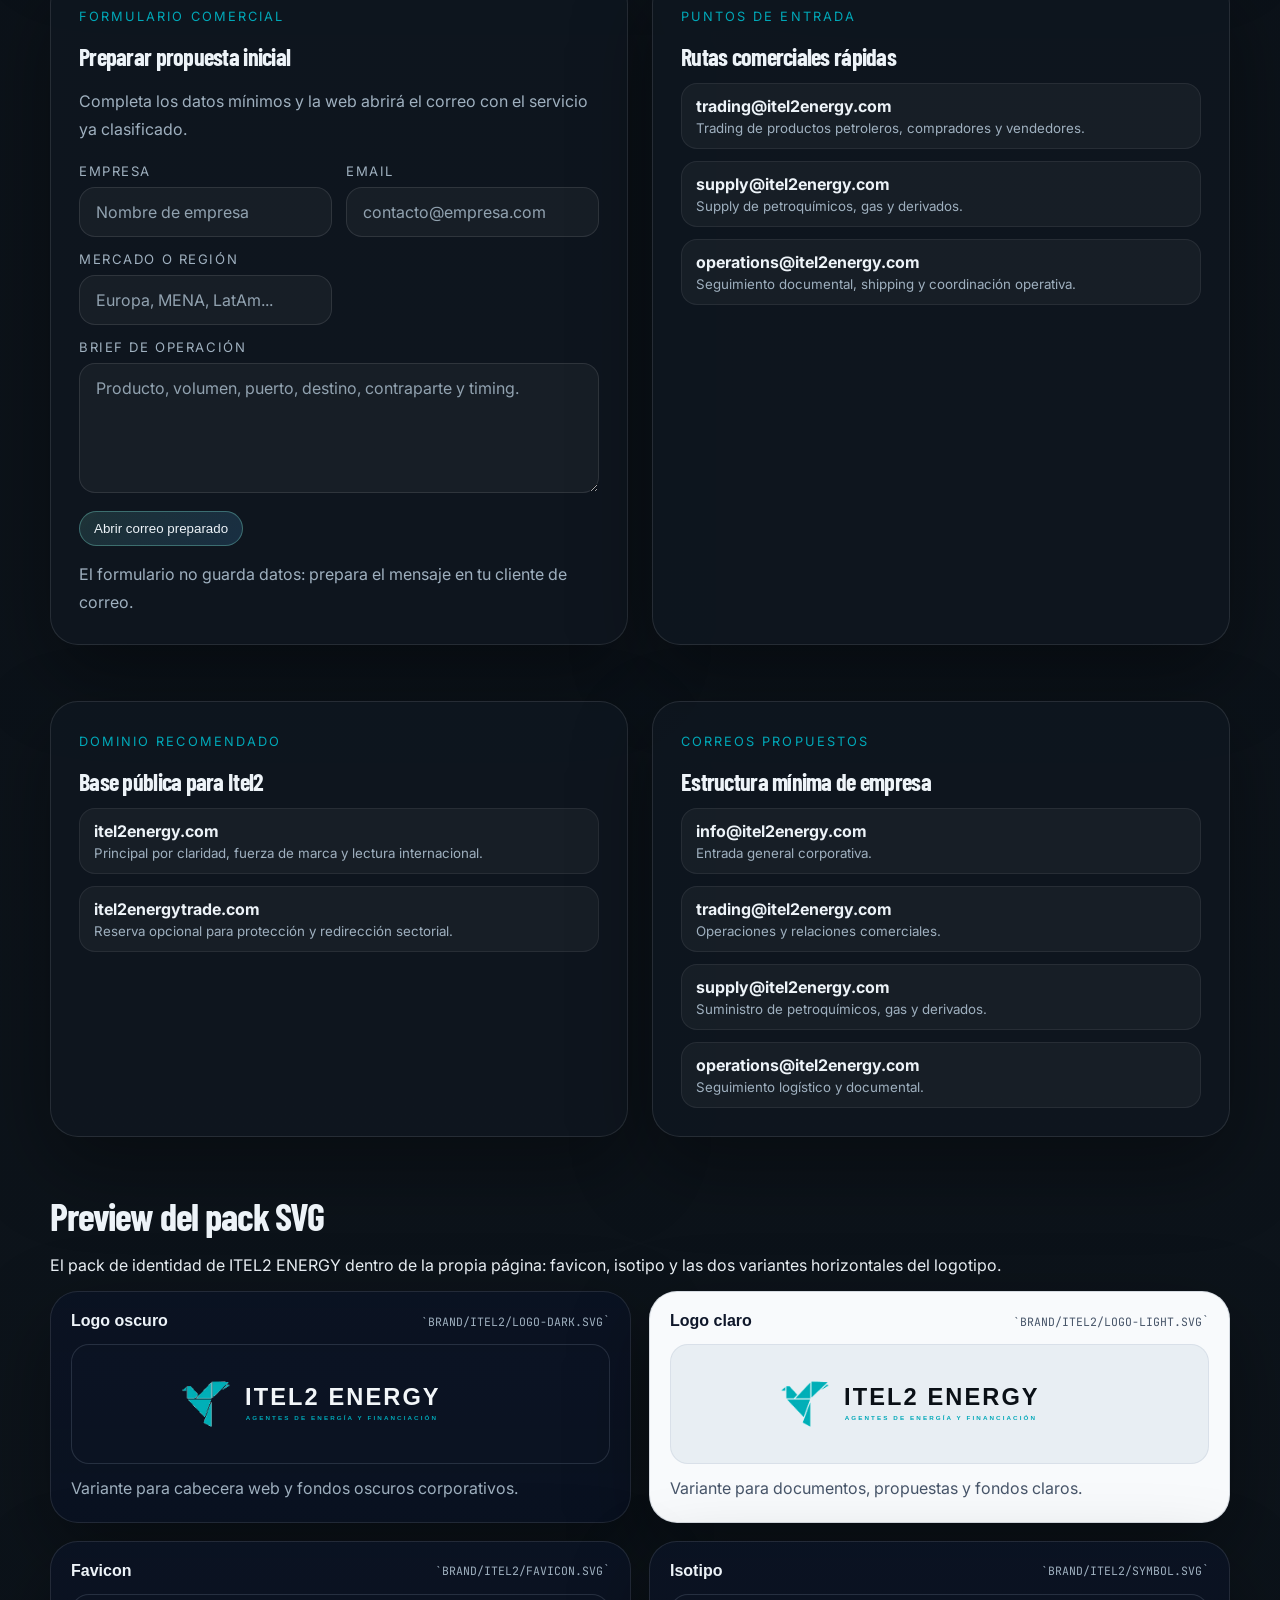
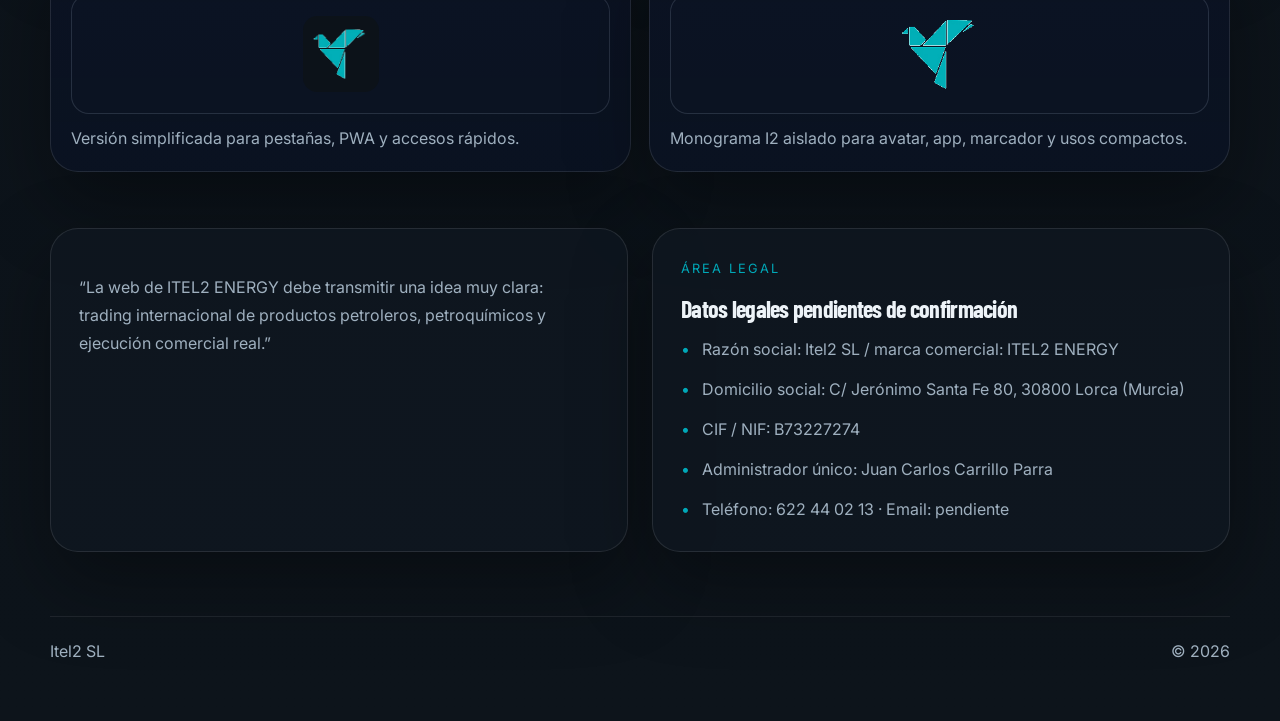
==== commit d09c10be: "Preview: iconos de servicios" ====
--- a/itel2-sl/index.html
+++ b/itel2-sl/index.html
@@ -141,6 +141,7 @@
 
           <div class="grid-3">
             <article class="card">
+              <span class="card__icon" aria-hidden="true"><svg viewBox="0 0 24 24" fill="none" stroke="currentColor" stroke-width="1.8" stroke-linecap="round" stroke-linejoin="round"><path d="M4 8h13l-3-3"/><path d="M20 16H7l3 3"/></svg></span>
               <span class="card__label">01</span>
               <h3>Comercialización de energía y derivados</h3>
               <p>
@@ -151,6 +152,7 @@
             </article>
 
             <article class="card">
+              <span class="card__icon" aria-hidden="true"><svg viewBox="0 0 24 24" fill="none" stroke="currentColor" stroke-width="1.8" stroke-linecap="round" stroke-linejoin="round"><circle cx="12" cy="12" r="8"/><path d="M9.5 9.5a2.5 2.5 0 0 1 4 .5M14.5 14.5a2.5 2.5 0 0 1-4-.5M12 7v10"/></svg></span>
               <span class="card__label">02</span>
               <h3>Búsqueda de financiación</h3>
               <p>
@@ -160,6 +162,7 @@
             </article>
 
             <article class="card">
+              <span class="card__icon" aria-hidden="true"><svg viewBox="0 0 24 24" fill="none" stroke="currentColor" stroke-width="1.8" stroke-linecap="round" stroke-linejoin="round"><path d="M3 12l4-1 3 3 5-5 3 1"/><path d="M14 10l3-3 4 1-1 4"/><path d="M3 18h18"/></svg></span>
               <span class="card__label">03</span>
               <h3>Acompañamiento del acuerdo</h3>
               <p>
--- a/assets/styles.css
+++ b/assets/styles.css
@@ -1076,6 +1076,67 @@
   color: var(--gold);
 }
 
+.card__icon {
+  width: 46px;
+  height: 46px;
+  border-radius: 12px;
+  display: grid;
+  place-items: center;
+  color: var(--accent);
+  background: rgba(255, 255, 255, 0.04);
+  border: 1px solid var(--line);
+  margin-bottom: 14px;
+}
+
+.card__icon svg {
+  width: 24px;
+  height: 24px;
+}
+
+.process__step {
+  position: relative;
+  display: flex;
+  flex-direction: column;
+  gap: 8px;
+  padding: 18px 16px;
+  border-radius: 18px;
+  border: 1px solid var(--line);
+  background: rgba(255, 255, 255, 0.03);
+}
+
+.process__icon {
+  width: 46px;
+  height: 46px;
+  border-radius: 12px;
+  display: grid;
+  place-items: center;
+  color: var(--accent);
+  background: rgba(255, 255, 255, 0.04);
+  border: 1px solid var(--line);
+}
+
+.process__num {
+  position: absolute;
+  top: 14px;
+  right: 16px;
+  font-family: var(--mono);
+  font-size: 0.72rem;
+  letter-spacing: 0.12em;
+  color: var(--accent);
+}
+
+.process__step strong {
+  font-family: var(--serif);
+  font-size: 1.08rem;
+  line-height: 1.1;
+}
+
+.process__step span {
+  color: var(--muted);
+  font-size: 0.9rem;
+  line-height: 1.55;
+}
+
 .flagship {
   position: relative;
   overflow: hidden;
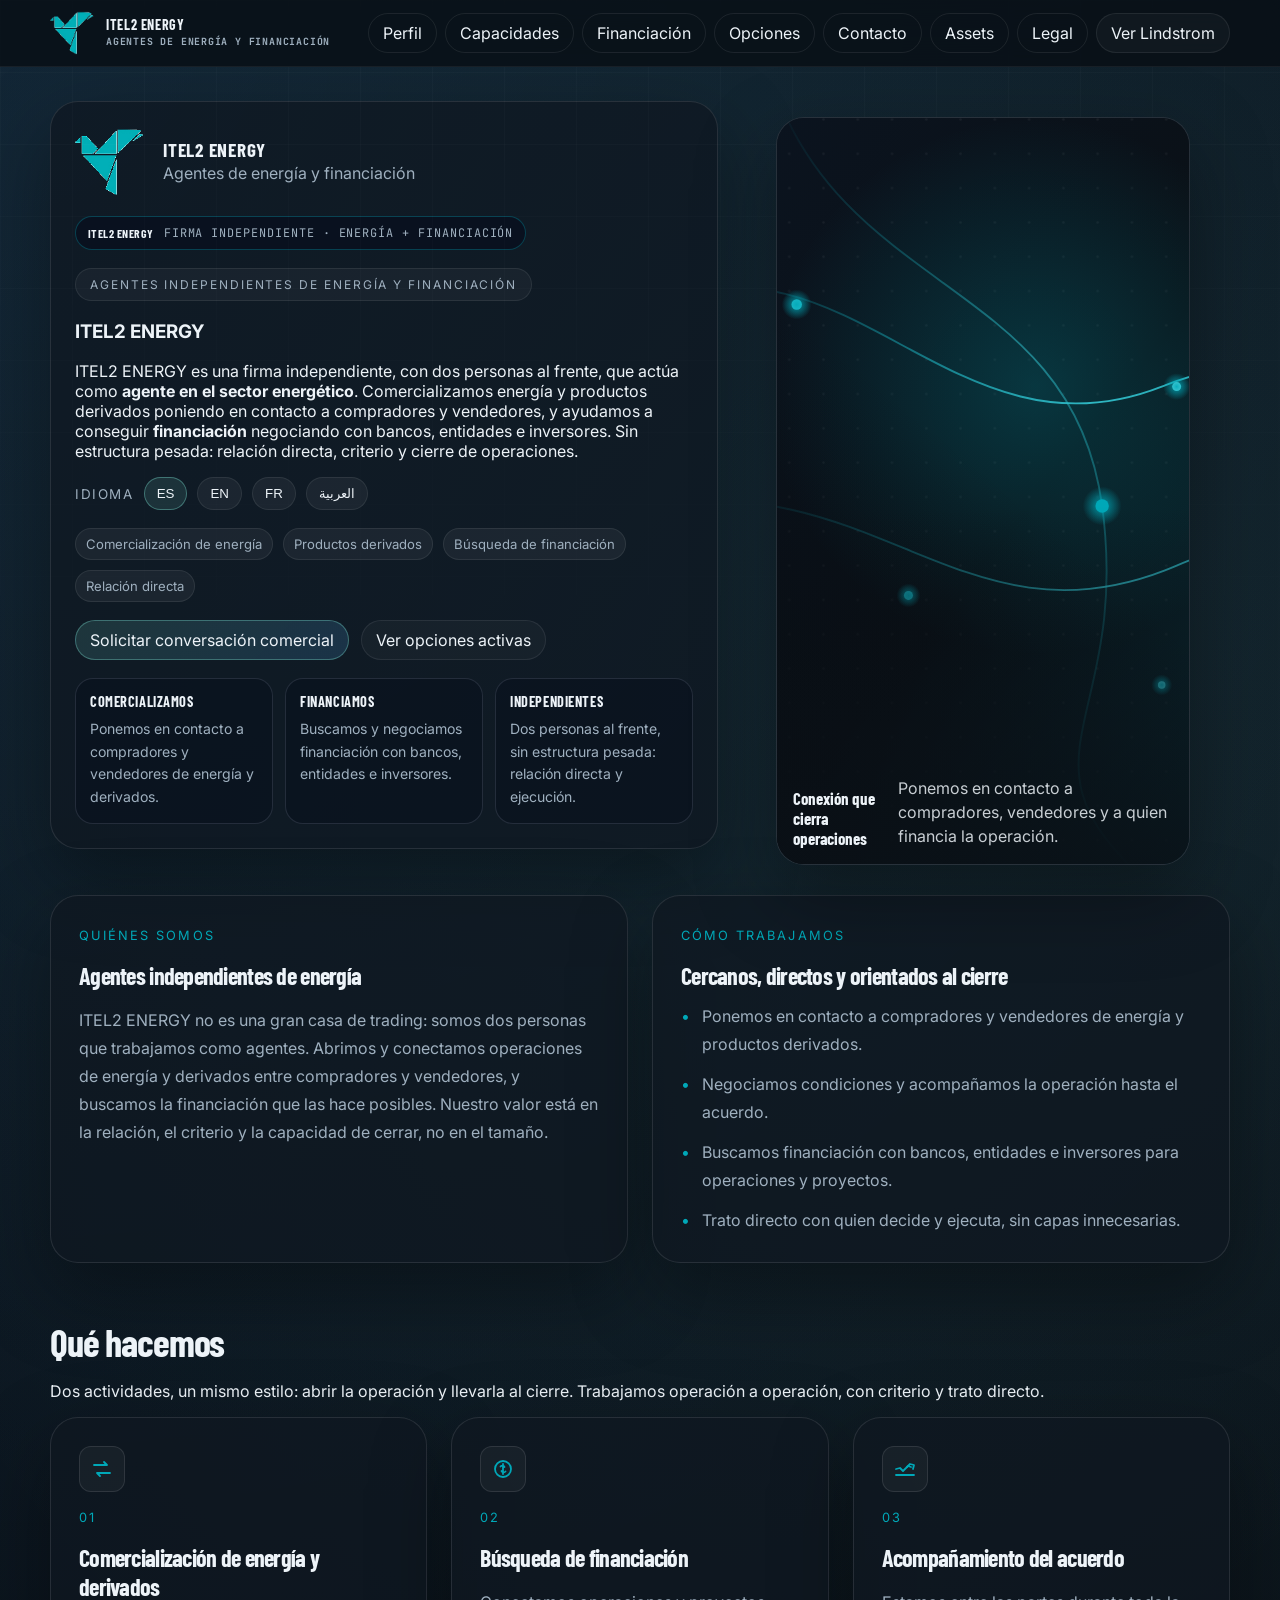
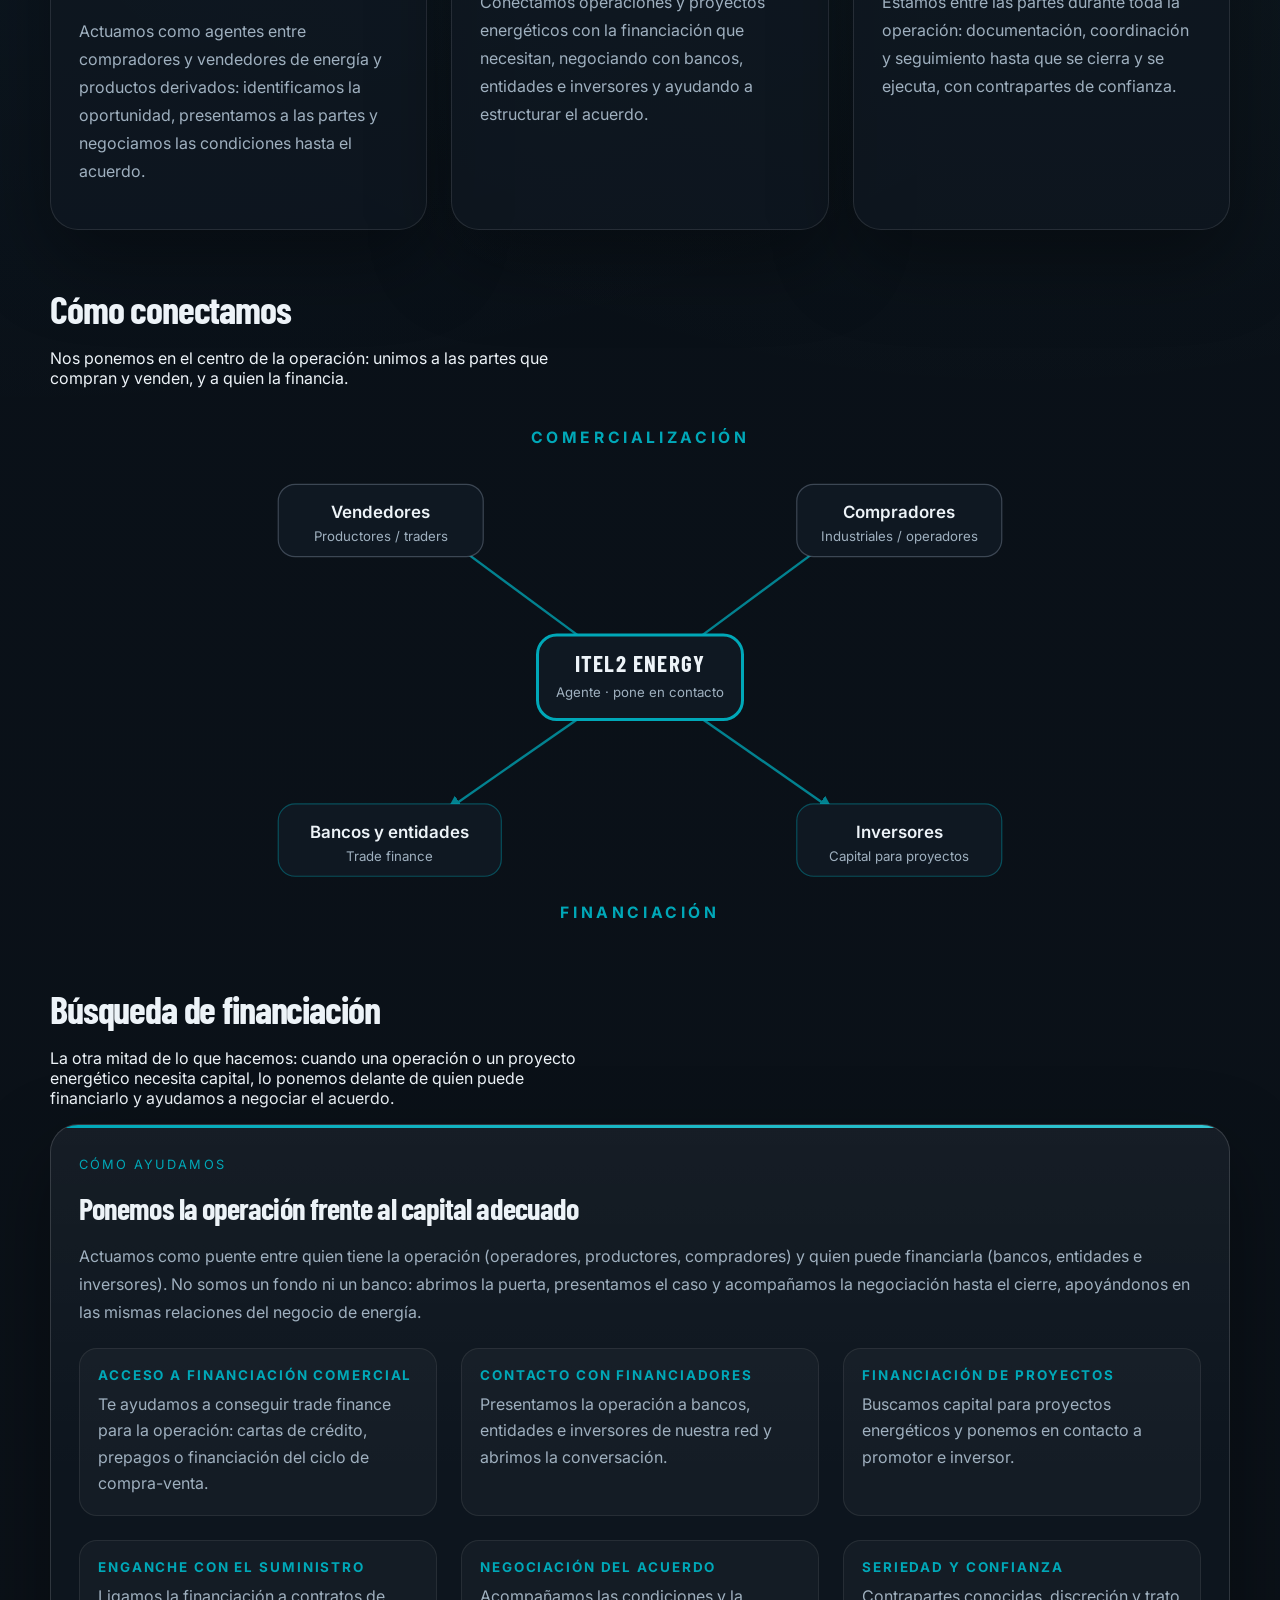
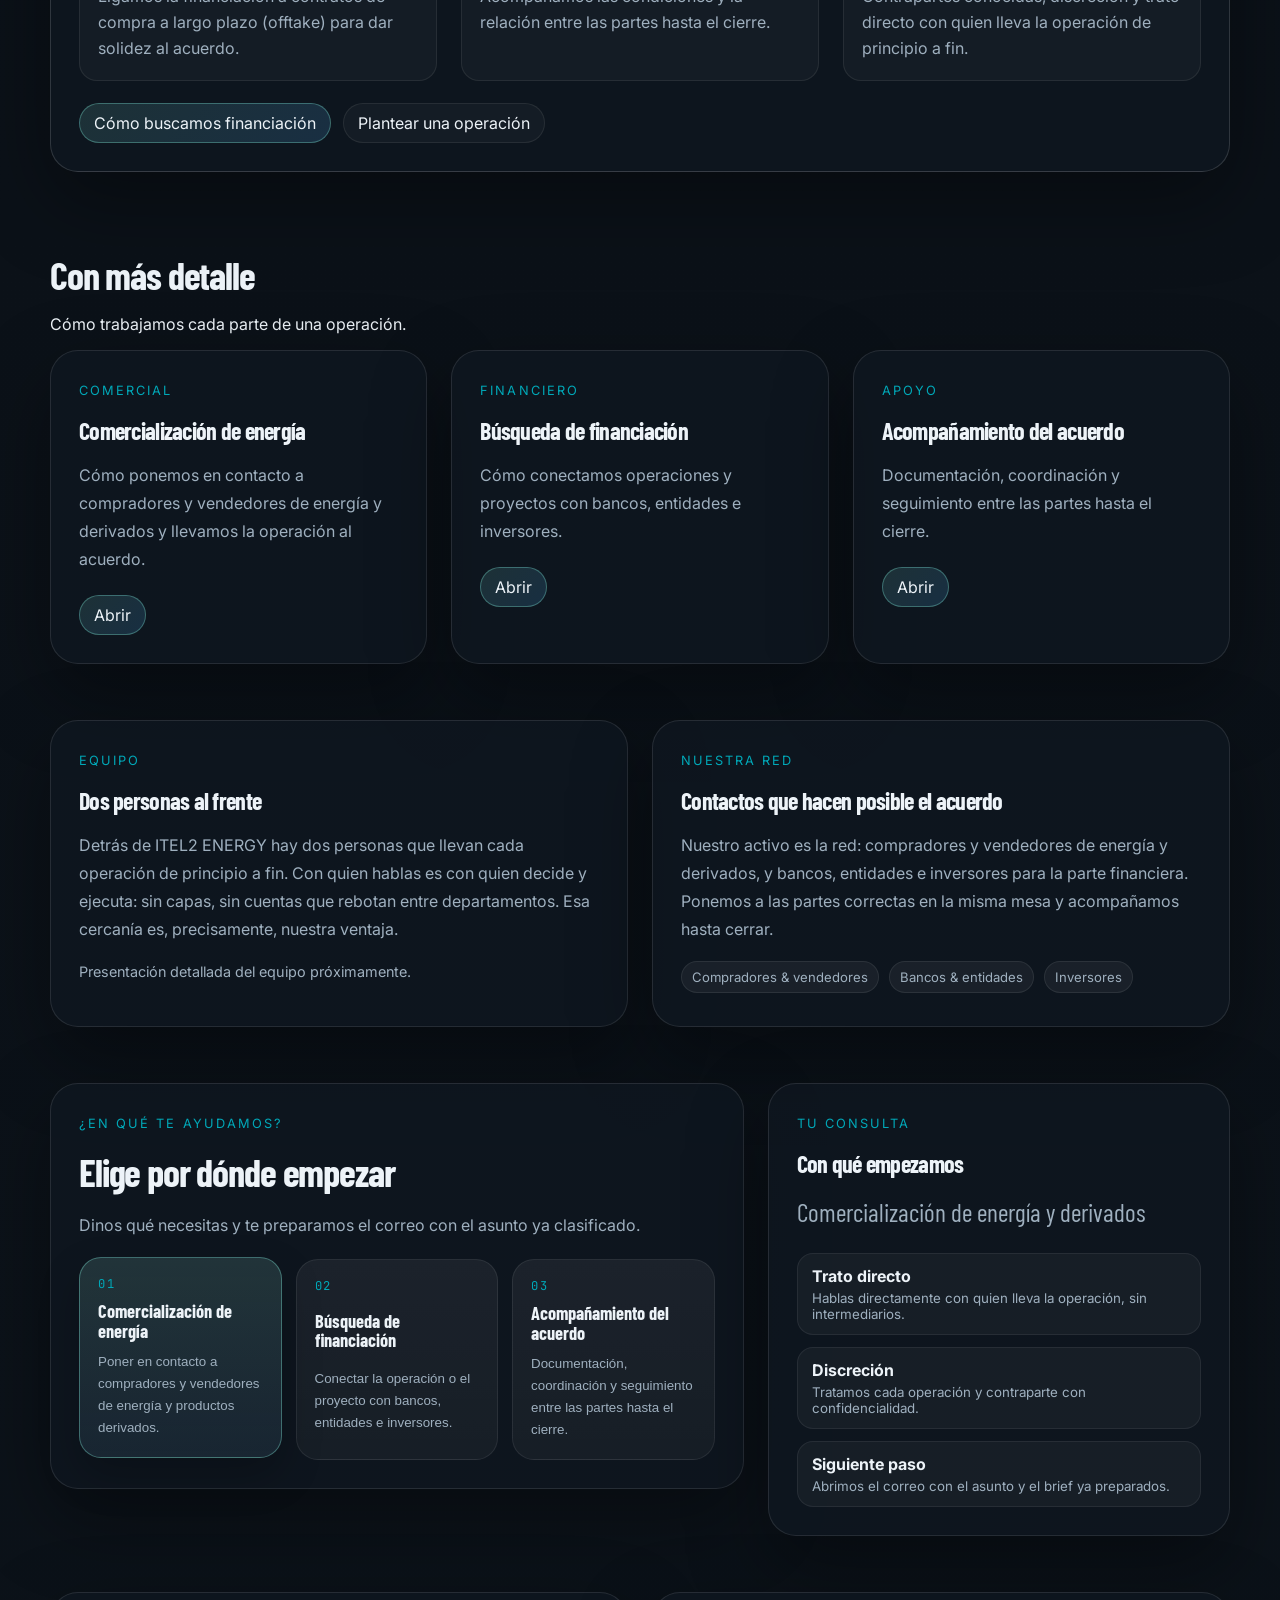
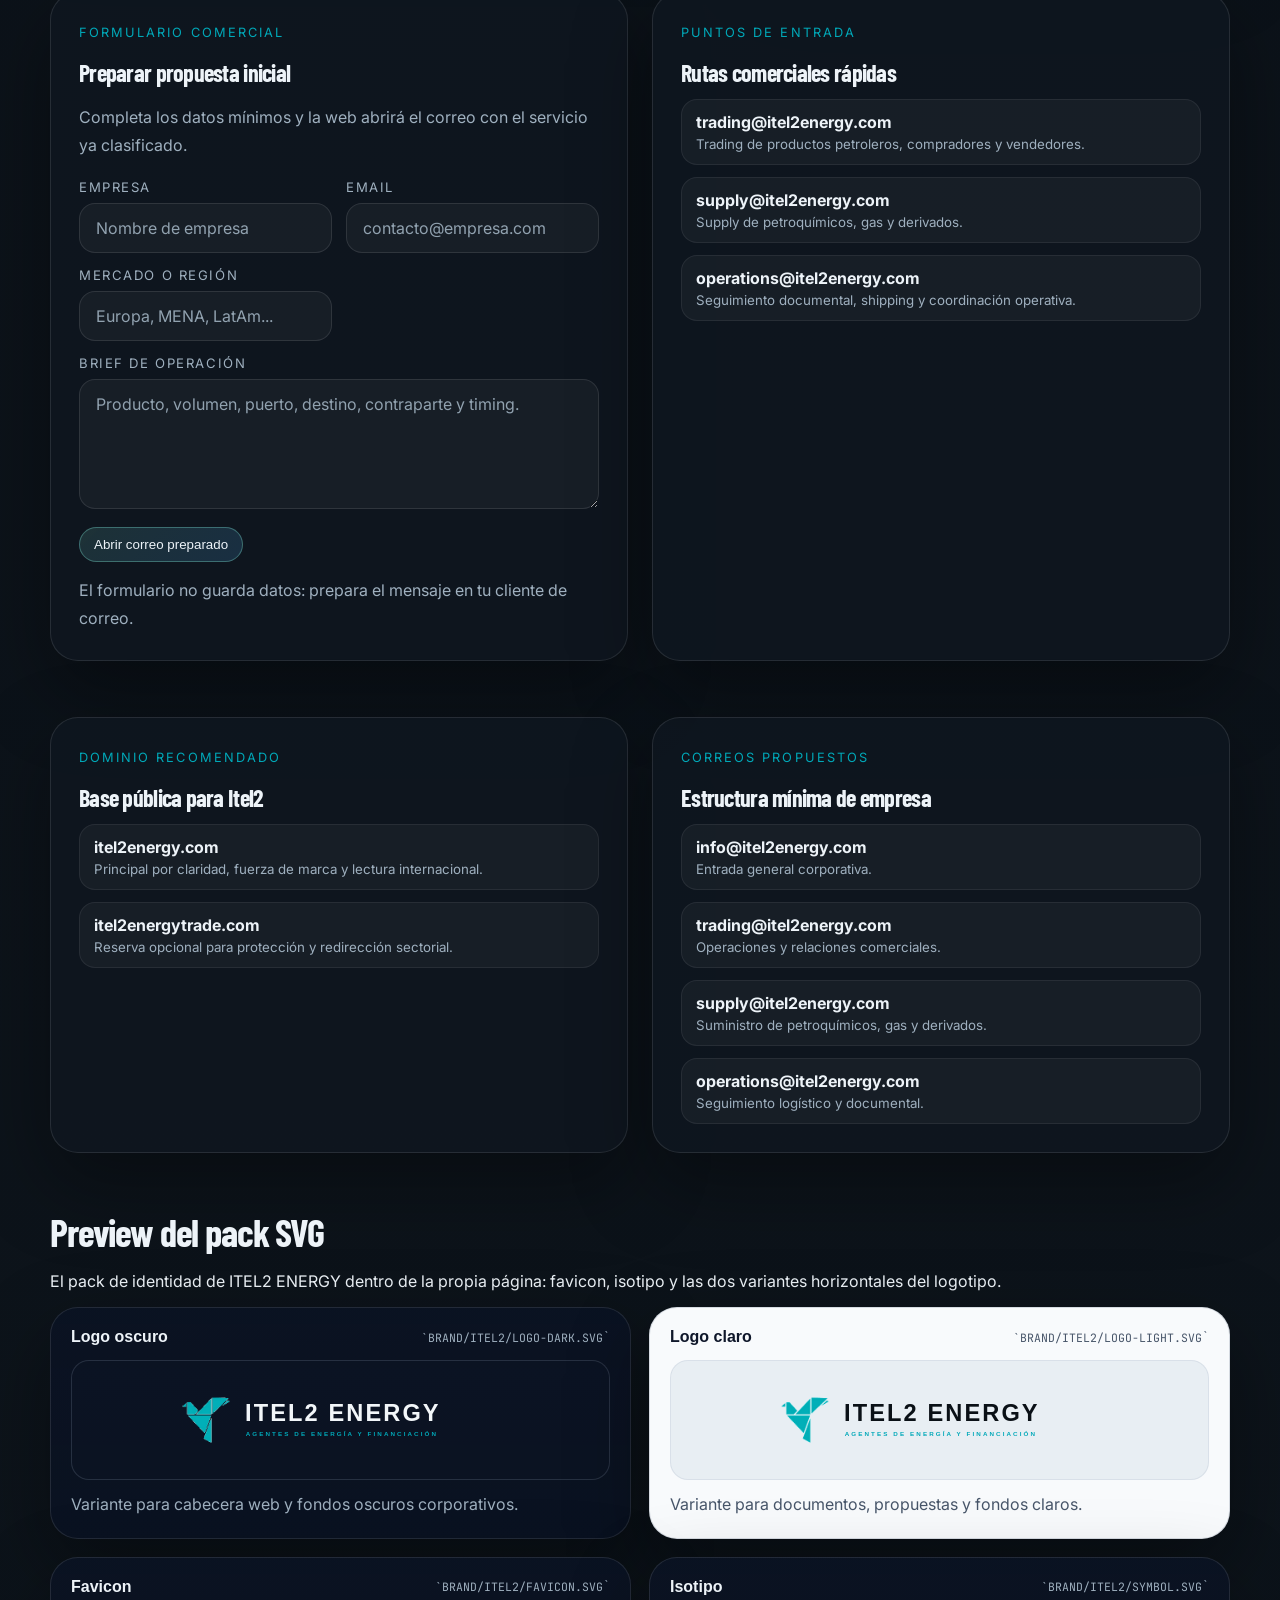
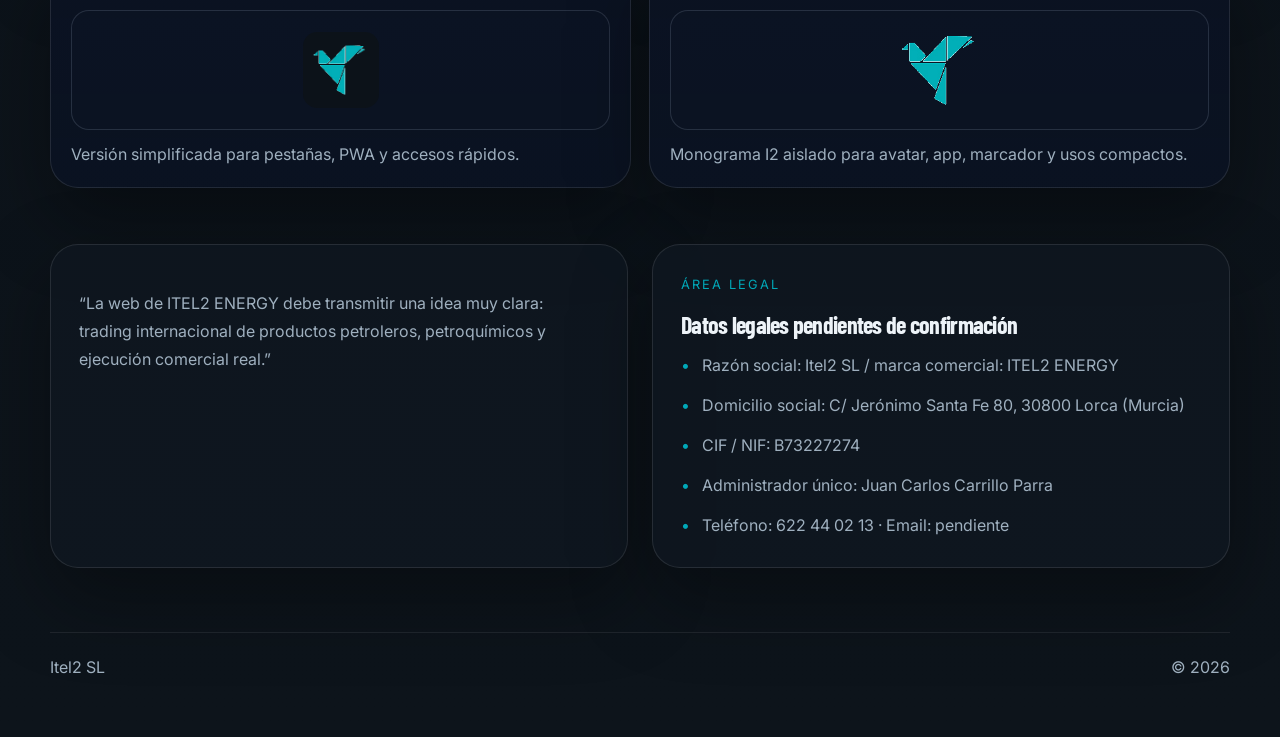
==== commit d0fcafbe: "Preview: hub cliente + ITEL2 coherente" ====
--- a/itel2-sl/index.html
+++ b/itel2-sl/index.html
@@ -96,9 +96,9 @@
           <figure class="panel hero-media">
             <img src="../assets/images/itel2_hero.svg" alt="Energía y conexión — ITEL2 ENERGY" />
             <figcaption class="hero-media__caption">
-              <strong data-i18n="imageTitle">Energía, mercado y negociación</strong>
-              <span data-i18n="imageBody">
-                Imagen editorial para una narrativa de comercio petrolero internacional.
+              <strong>Conexión que cierra operaciones</strong>
+              <span>
+                Ponemos en contacto a compradores, vendedores y a quien financia la operación.
               </span>
             </figcaption>
           </figure>
@@ -335,42 +335,41 @@
       <section id="opciones" class="section">
         <div class="shell option-builder" data-option-group="itel2">
           <article class="card">
-            <span class="card__label" data-i18n="optionsLabel">Opciones comerciales</span>
-            <h2 data-i18n="optionsTitle">Elige el frente de conversación</h2>
-            <p data-i18n="optionsIntro">
-              La web ya puede filtrar el interés inicial del lead según el tipo de operación que
-              quiera activar con ITEL2 ENERGY.
+            <span class="card__label">¿En qué te ayudamos?</span>
+            <h2>Elige por dónde empezar</h2>
+            <p>
+              Dinos qué necesitas y te preparamos el correo con el asunto ya clasificado.
             </p>
 
             <div class="option-grid">
-              <button class="option-card is-active" type="button" data-option-card data-service-value="Crude & refined products">
+              <button class="option-card is-active" type="button" data-option-card data-service-value="Comercialización de energía y derivados">
                 <span class="option-card__index">01</span>
-                <strong data-i18n="option1Title">Crude &amp; refined products</strong>
-                <span data-i18n="option1Body">Consultas de light crude, heavy crude, asphalt, gasoline, diesel y kerosene.</span>
+                <strong>Comercialización de energía</strong>
+                <span>Poner en contacto a compradores y vendedores de energía y productos derivados.</span>
               </button>
 
-              <button class="option-card" type="button" data-option-card data-service-value="Petrochemicals & gas supply">
+              <button class="option-card" type="button" data-option-card data-service-value="Búsqueda de financiación">
                 <span class="option-card__index">02</span>
-                <strong data-i18n="option2Title">Petrochemicals &amp; gas supply</strong>
-                <span data-i18n="option2Body">Consultas de petrochemical products, gas y cadenas de suministro relacionadas.</span>
+                <strong>Búsqueda de financiación</strong>
+                <span>Conectar la operación o el proyecto con bancos, entidades e inversores.</span>
               </button>
 
-              <button class="option-card" type="button" data-option-card data-service-value="Logistics, shipping & documentation">
+              <button class="option-card" type="button" data-option-card data-service-value="Acompañamiento del acuerdo">
                 <span class="option-card__index">03</span>
-                <strong data-i18n="option3Title">Logistics, shipping &amp; documentation</strong>
-                <span data-i18n="option3Body">Coordinación logística, embarque, documentación comercial y entrega en destino.</span>
+                <strong>Acompañamiento del acuerdo</strong>
+                <span>Documentación, coordinación y seguimiento entre las partes hasta el cierre.</span>
               </button>
             </div>
           </article>
 
           <aside class="card option-summary">
-            <span class="card__label" data-i18n="summaryLabel">Resumen del lead</span>
-            <h3 data-i18n="summaryTitle">Servicio seleccionado</h3>
-            <p class="option-summary__service" data-selected-service-label>Crude &amp; refined products</p>
+            <span class="card__label">Tu consulta</span>
+            <h3>Con qué empezamos</h3>
+            <p class="option-summary__service" data-selected-service-label>Comercialización de energía y derivados</p>
             <ul class="contact-list">
-              <li><strong data-i18n="summaryLi1Title">Canal preferente</strong><small data-i18n="summaryLi1Body">Correo comercial preparado para enviar desde la propia web.</small></li>
-              <li><strong data-i18n="summaryLi2Title">Objetivo</strong><small data-i18n="summaryLi2Body">Filtrar si la consulta entra por producto, supply o logística.</small></li>
-              <li><strong data-i18n="summaryLi3Title">Siguiente paso</strong><small data-i18n="summaryLi3Body">Abrir el correo con asunto y briefing precargados.</small></li>
+              <li><strong>Trato directo</strong><small>Hablas directamente con quien lleva la operación, sin intermediarios.</small></li>
+              <li><strong>Discreción</strong><small>Tratamos cada operación y contraparte con confidencialidad.</small></li>
+              <li><strong>Siguiente paso</strong><small>Abrimos el correo con el asunto y el brief ya preparados.</small></li>
             </ul>
           </aside>
         </div>
@@ -386,7 +385,7 @@
             </p>
 
             <form class="contact-form" data-contact-form="itel2" data-recipient="trading@itel2energy.com">
-              <input type="hidden" name="service" value="Crude & refined products" data-selected-service />
+              <input type="hidden" name="service" value="Comercialización de energía y derivados" data-selected-service />
 
               <label class="field">
                 <span data-i18n="fieldCompany">Empresa</span>
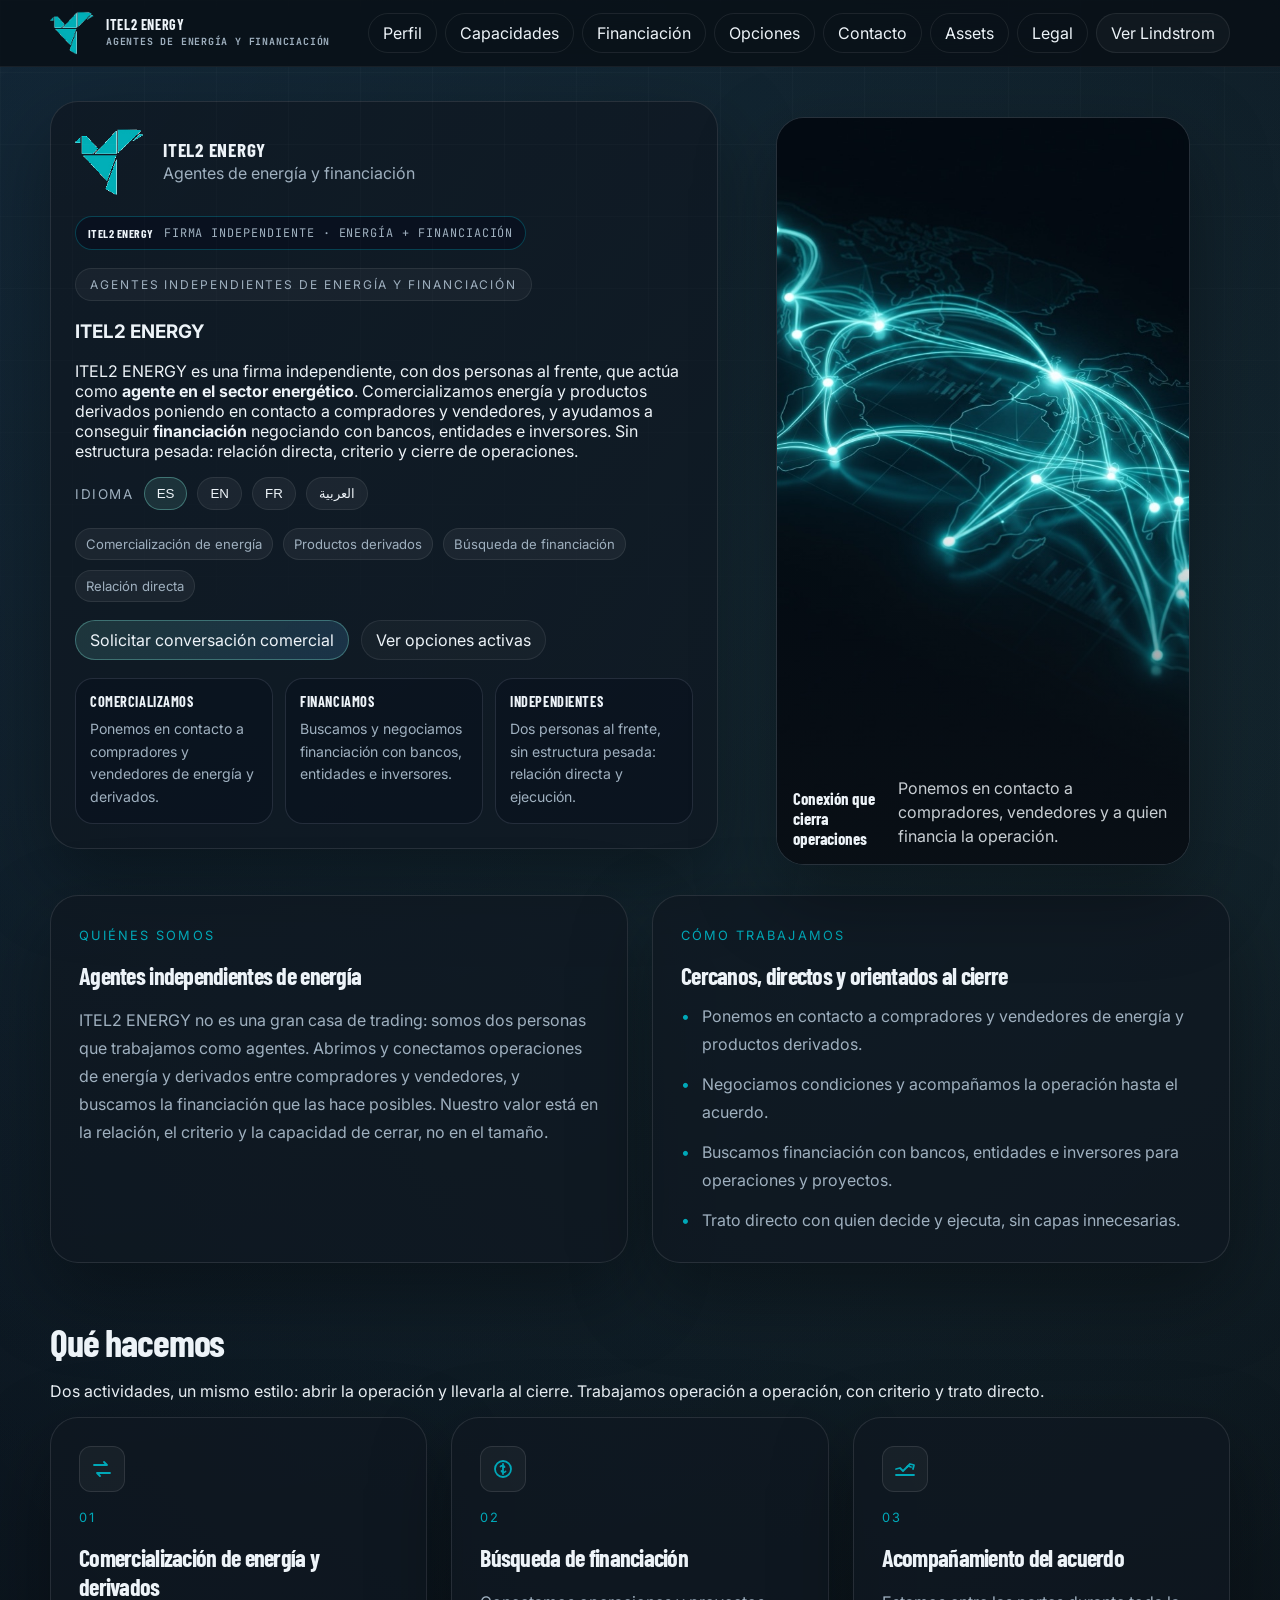
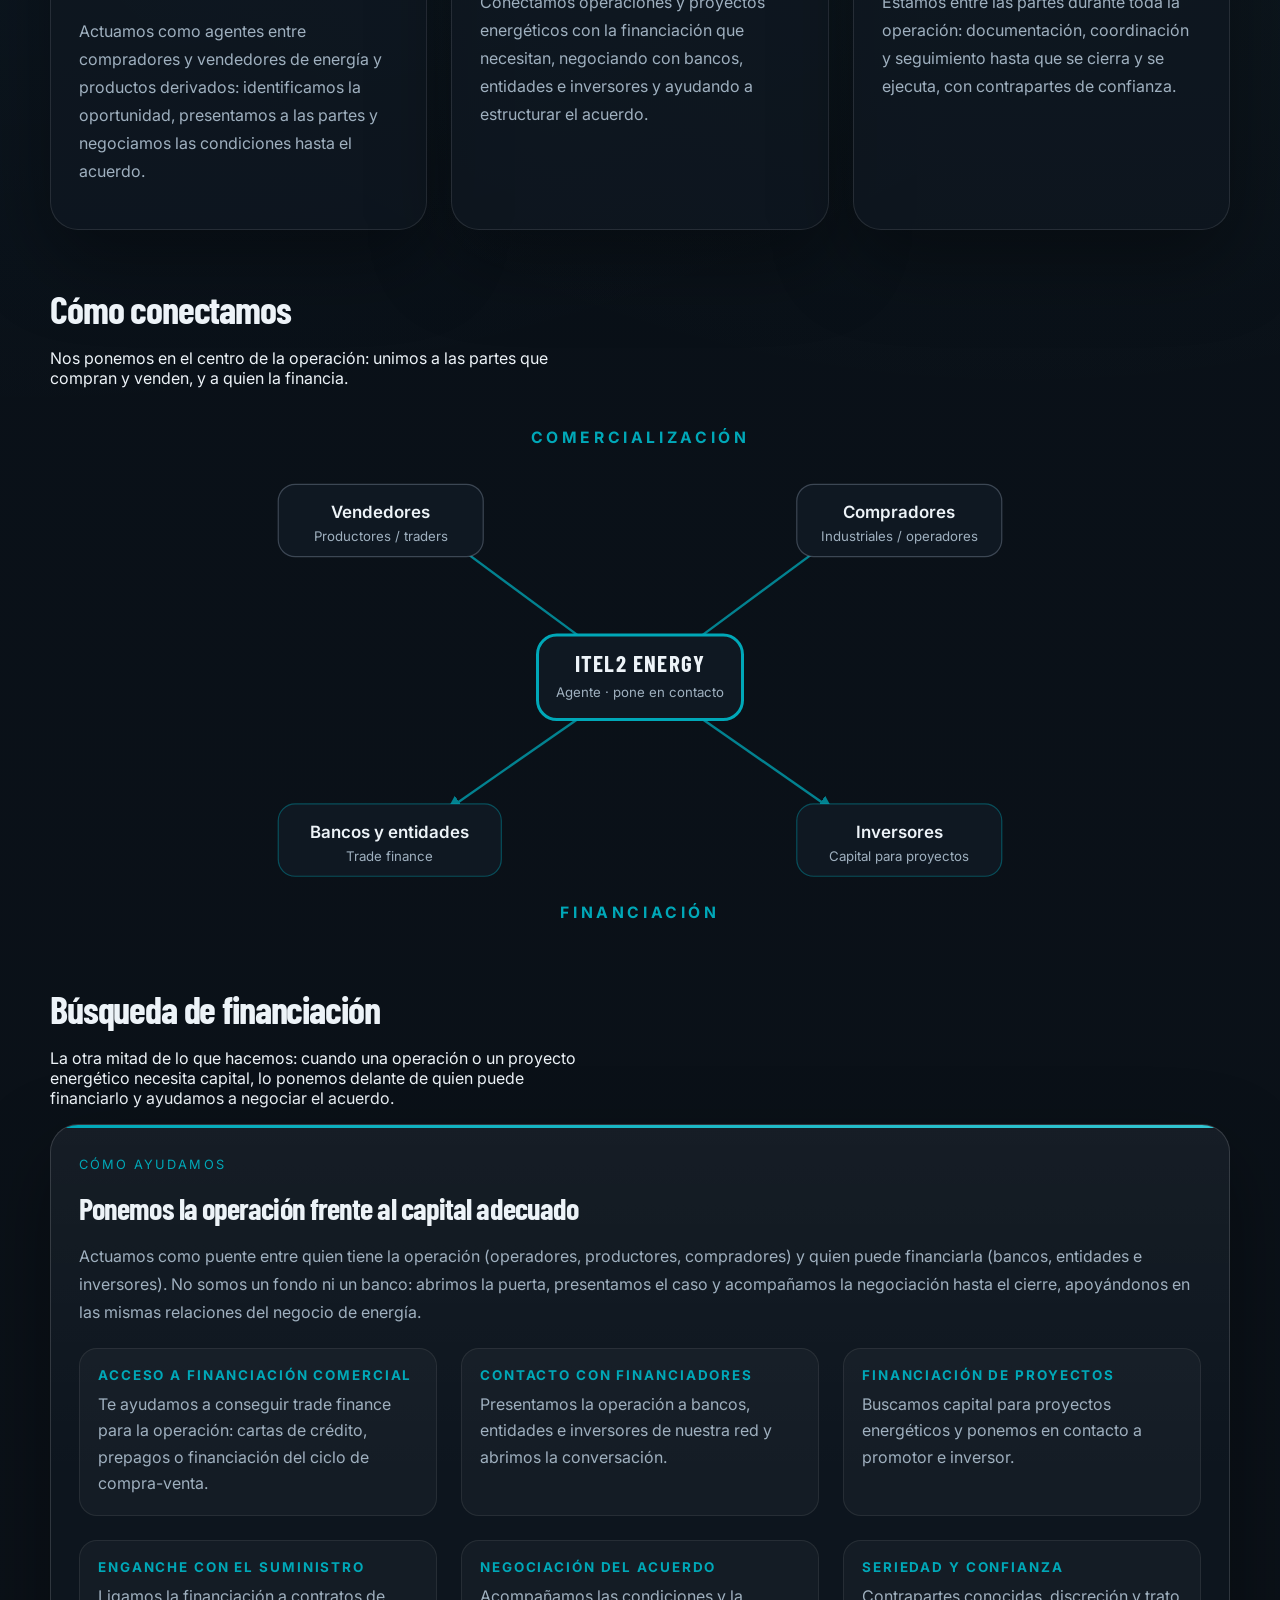
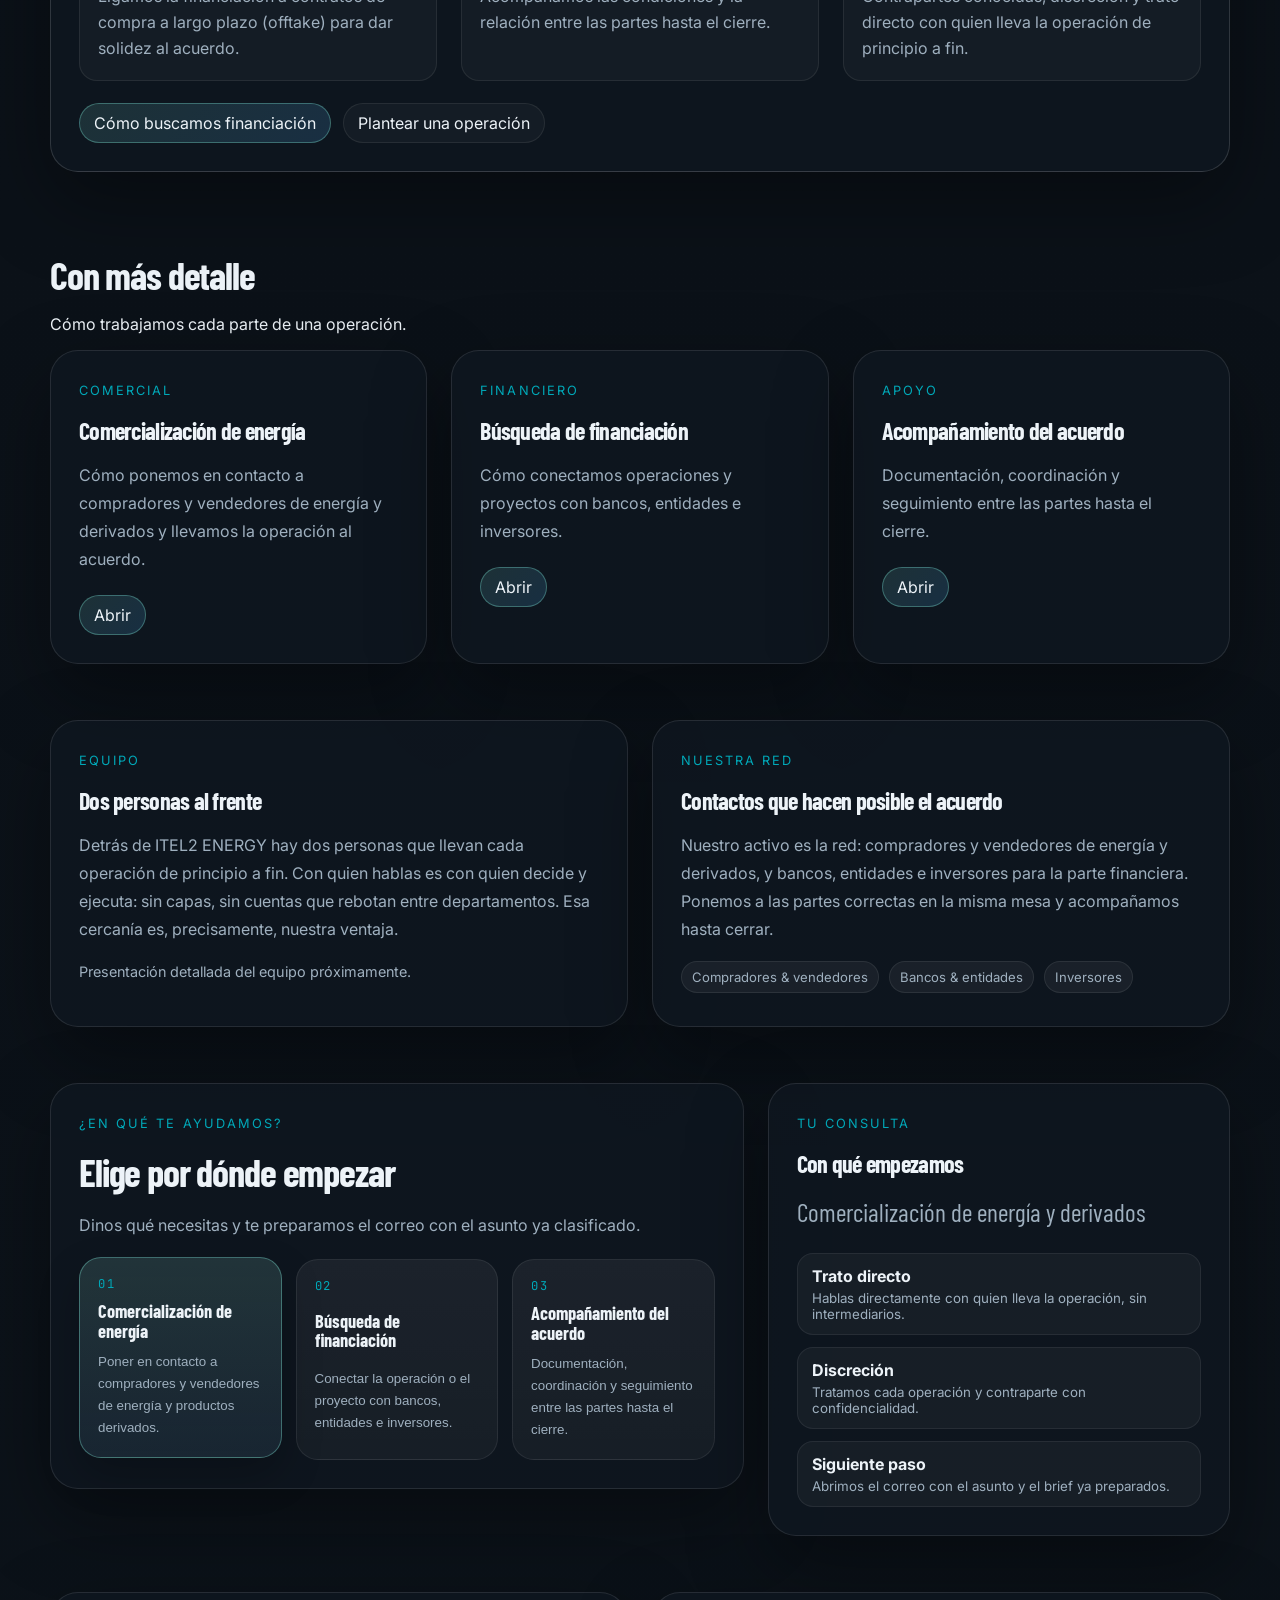
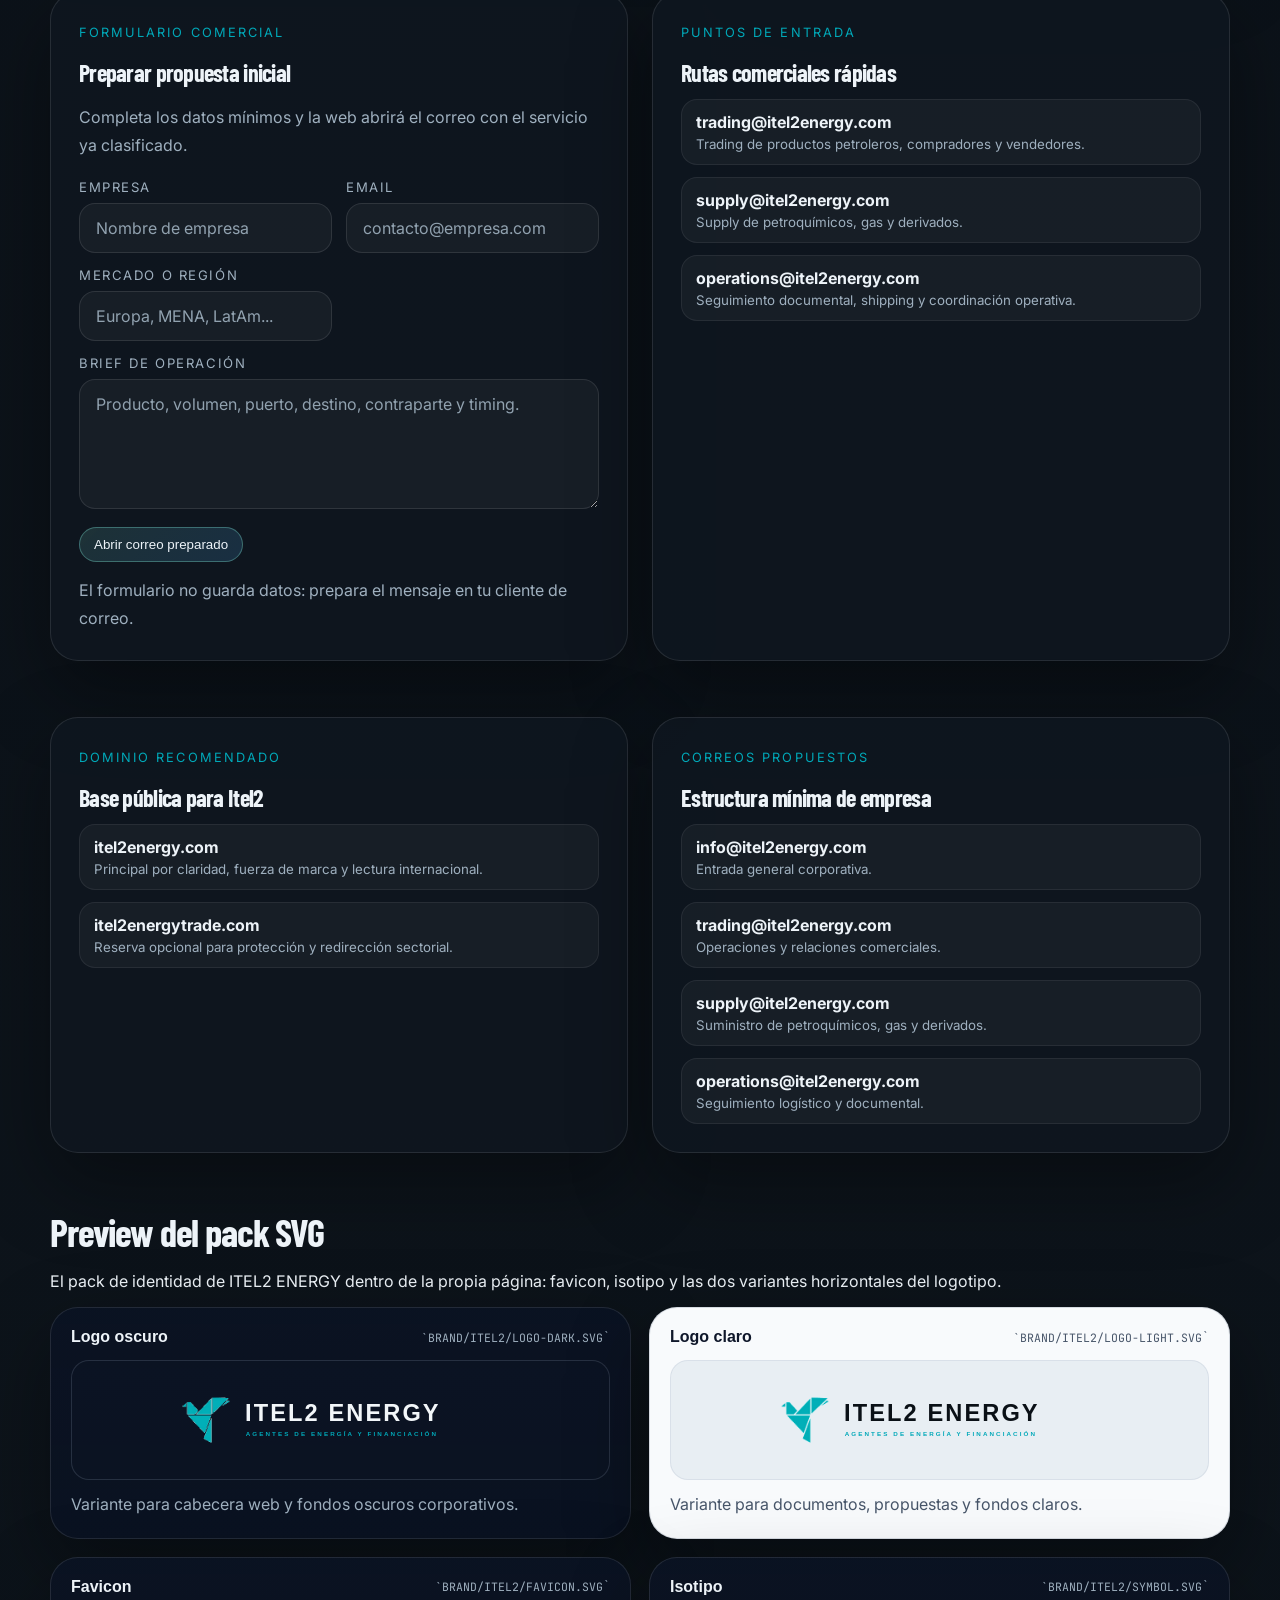
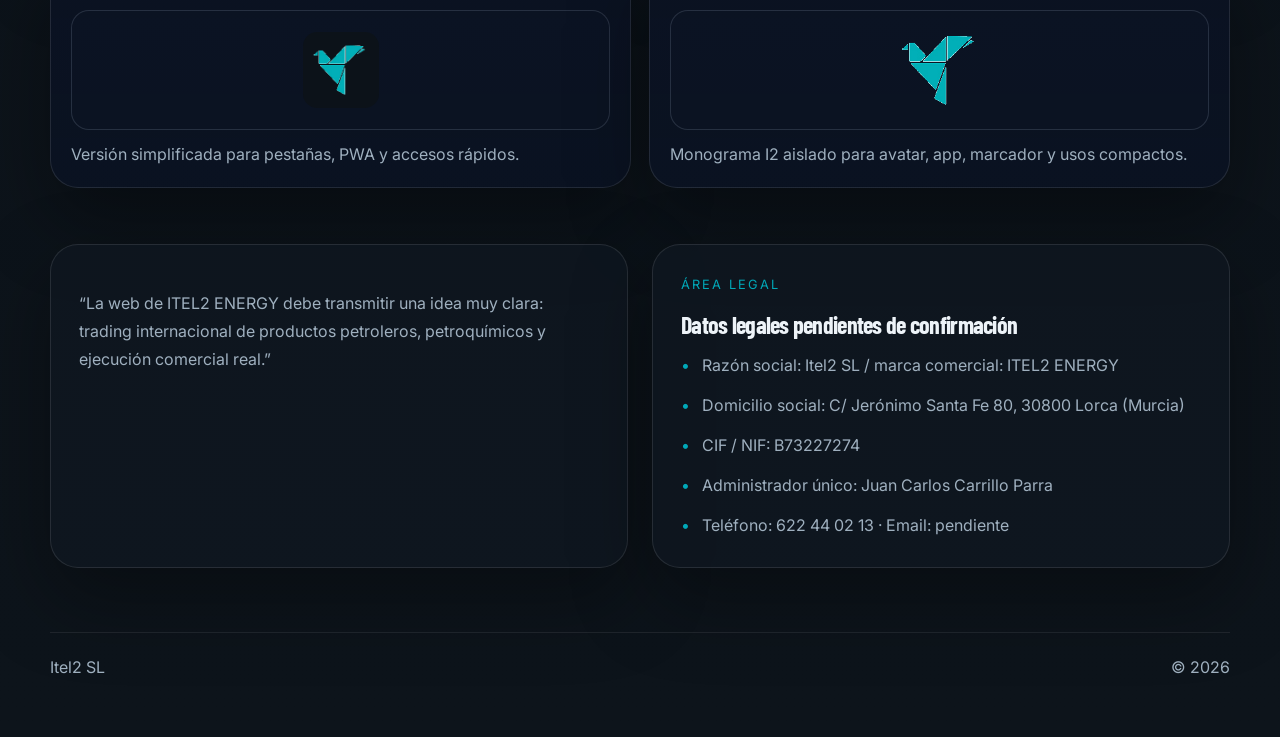
==== commit b9ffdc83: "Preview: fotos Gemini (hero + card)" ====
--- a/itel2-sl/index.html
+++ b/itel2-sl/index.html
@@ -94,7 +94,7 @@
           </article>
 
           <figure class="panel hero-media">
-            <img src="../assets/images/itel2_hero.svg" alt="Energía y conexión — ITEL2 ENERGY" />
+            <img src="../assets/images/itel2_hero.jpg" alt="Energía y conexión — ITEL2 ENERGY" />
             <figcaption class="hero-media__caption">
               <strong>Conexión que cierra operaciones</strong>
               <span>
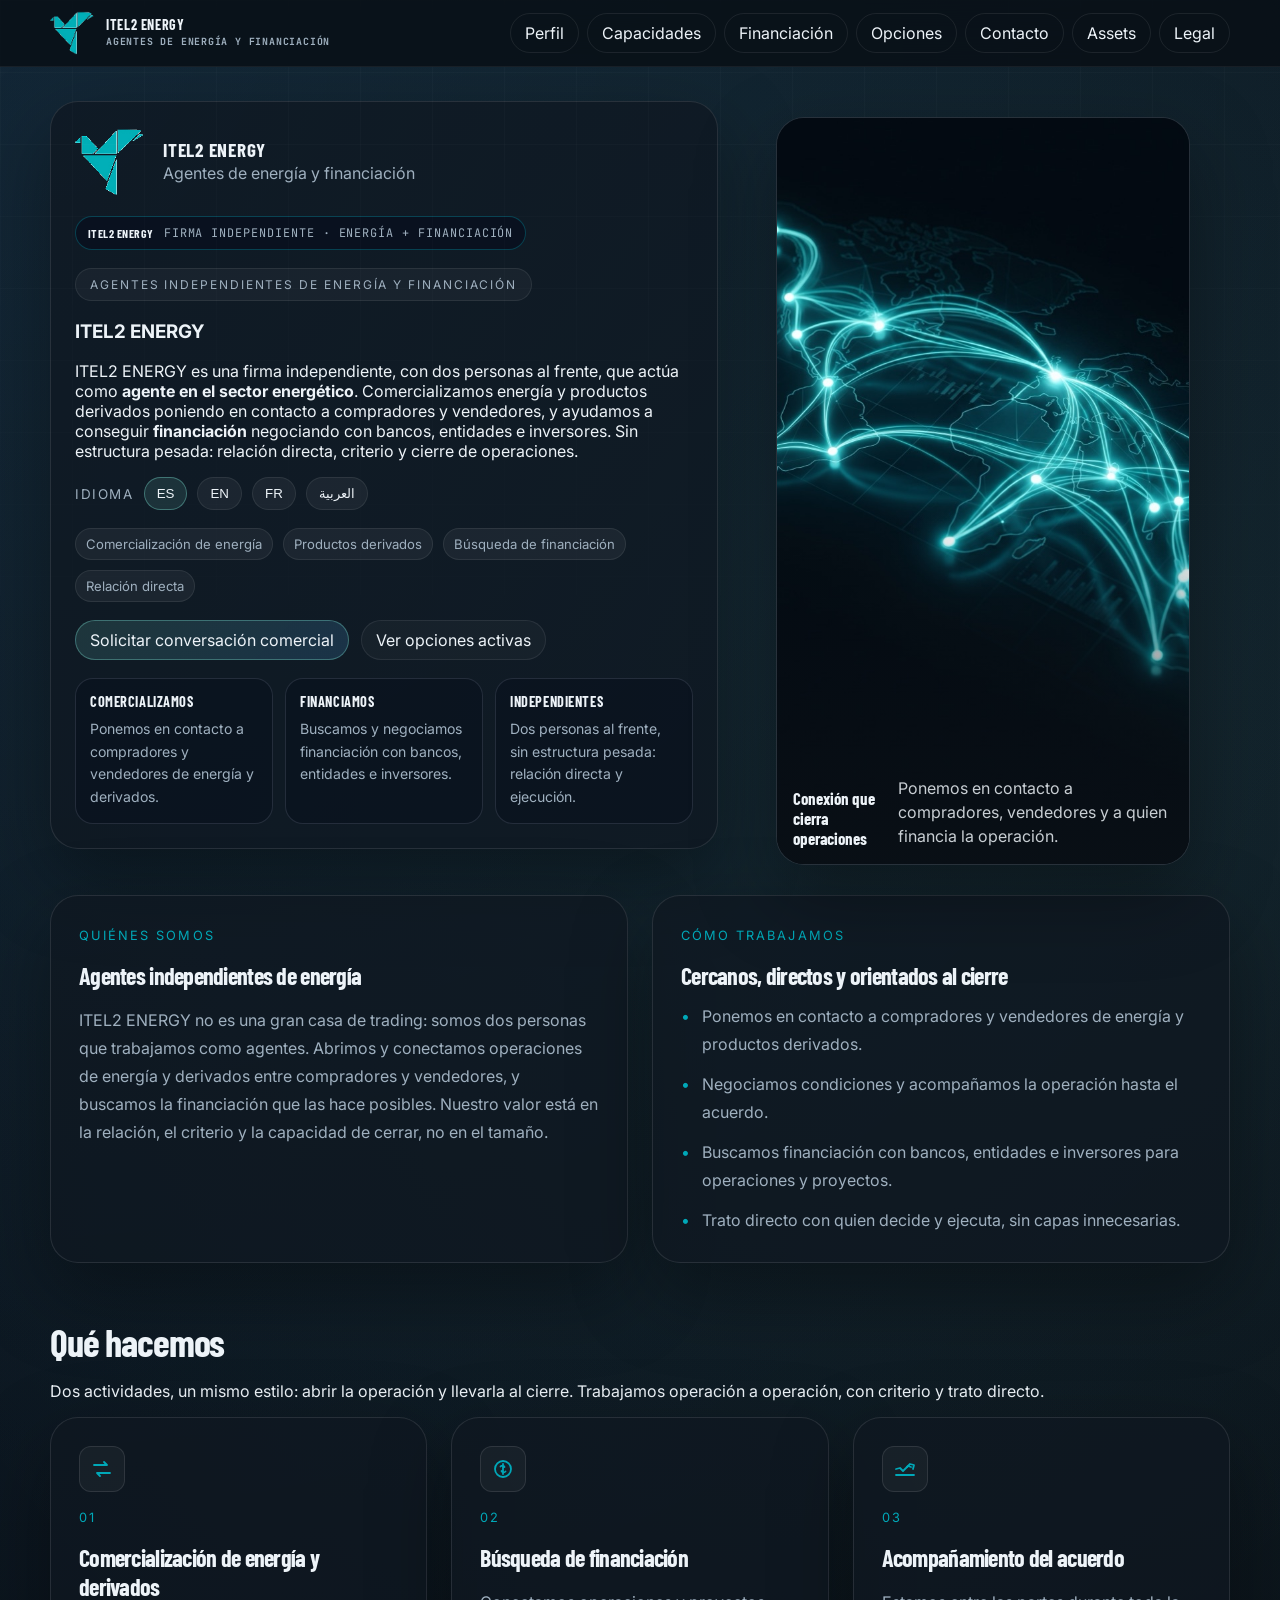
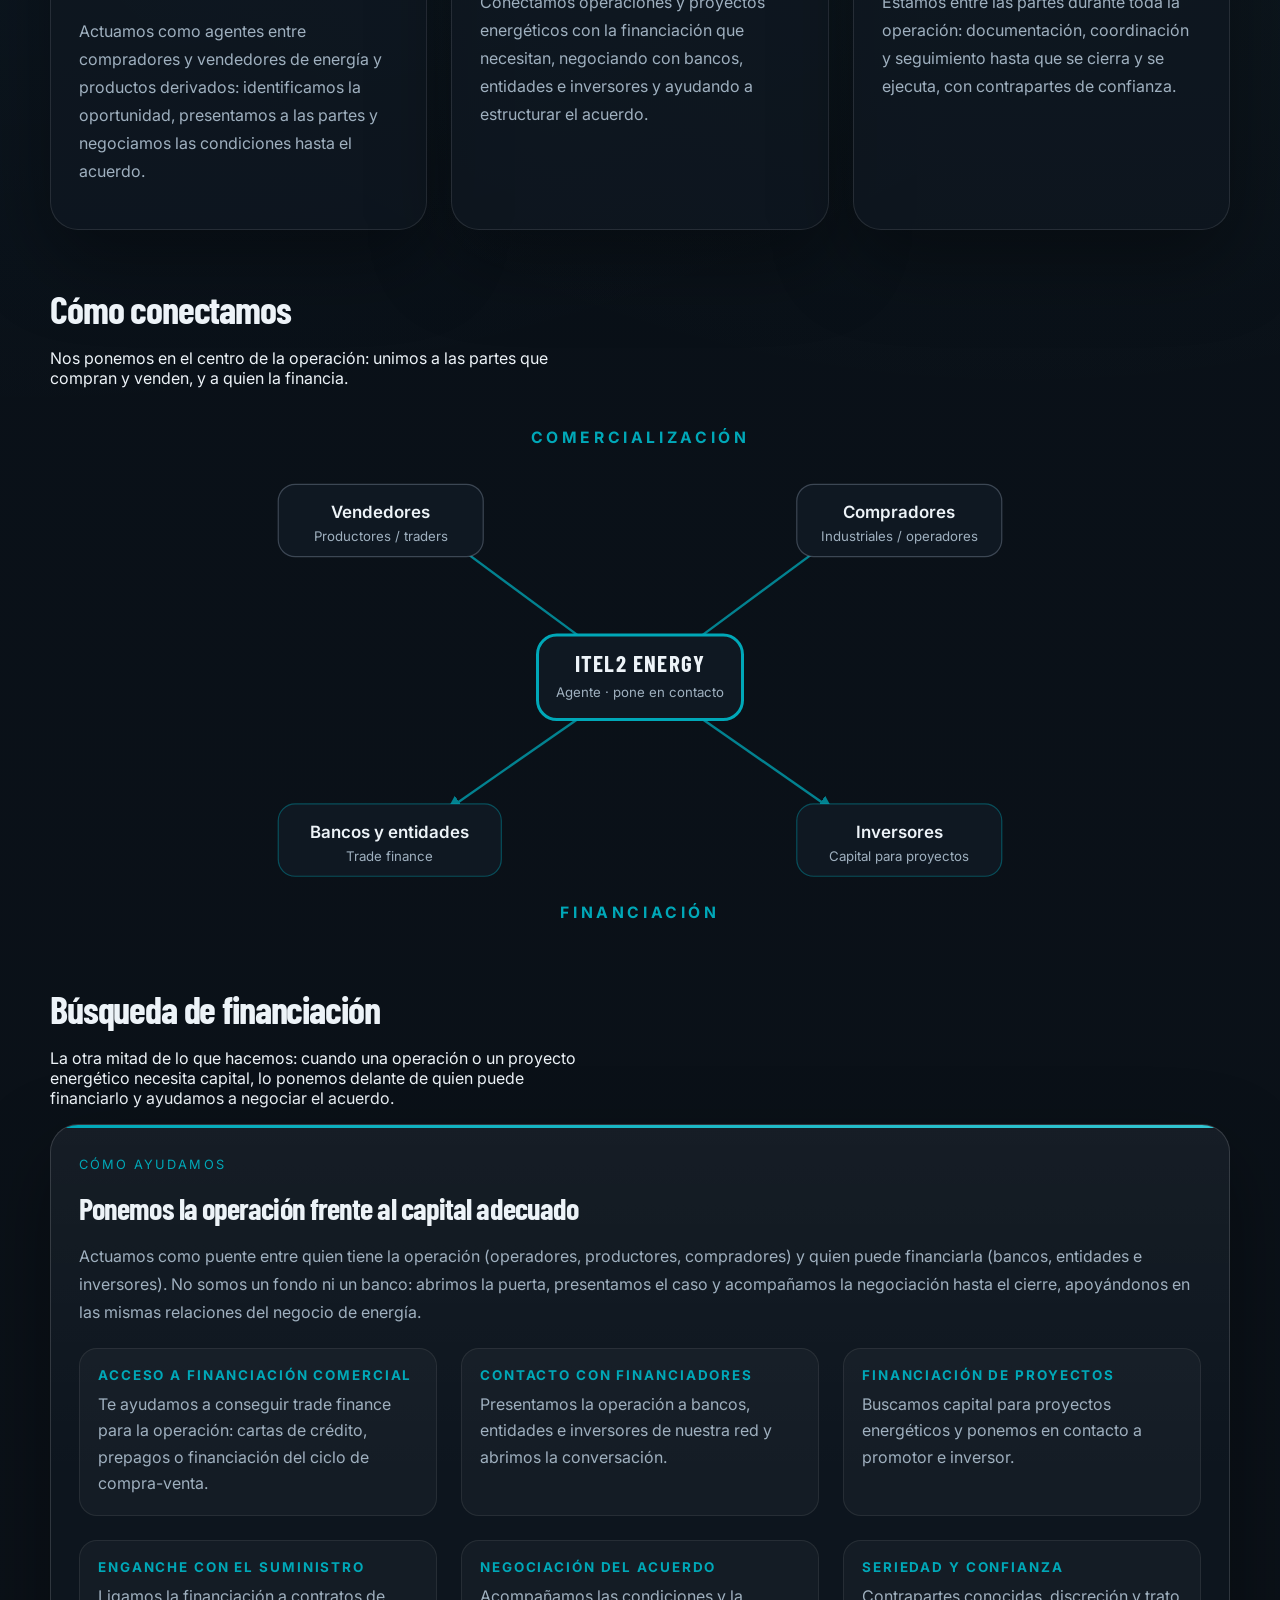
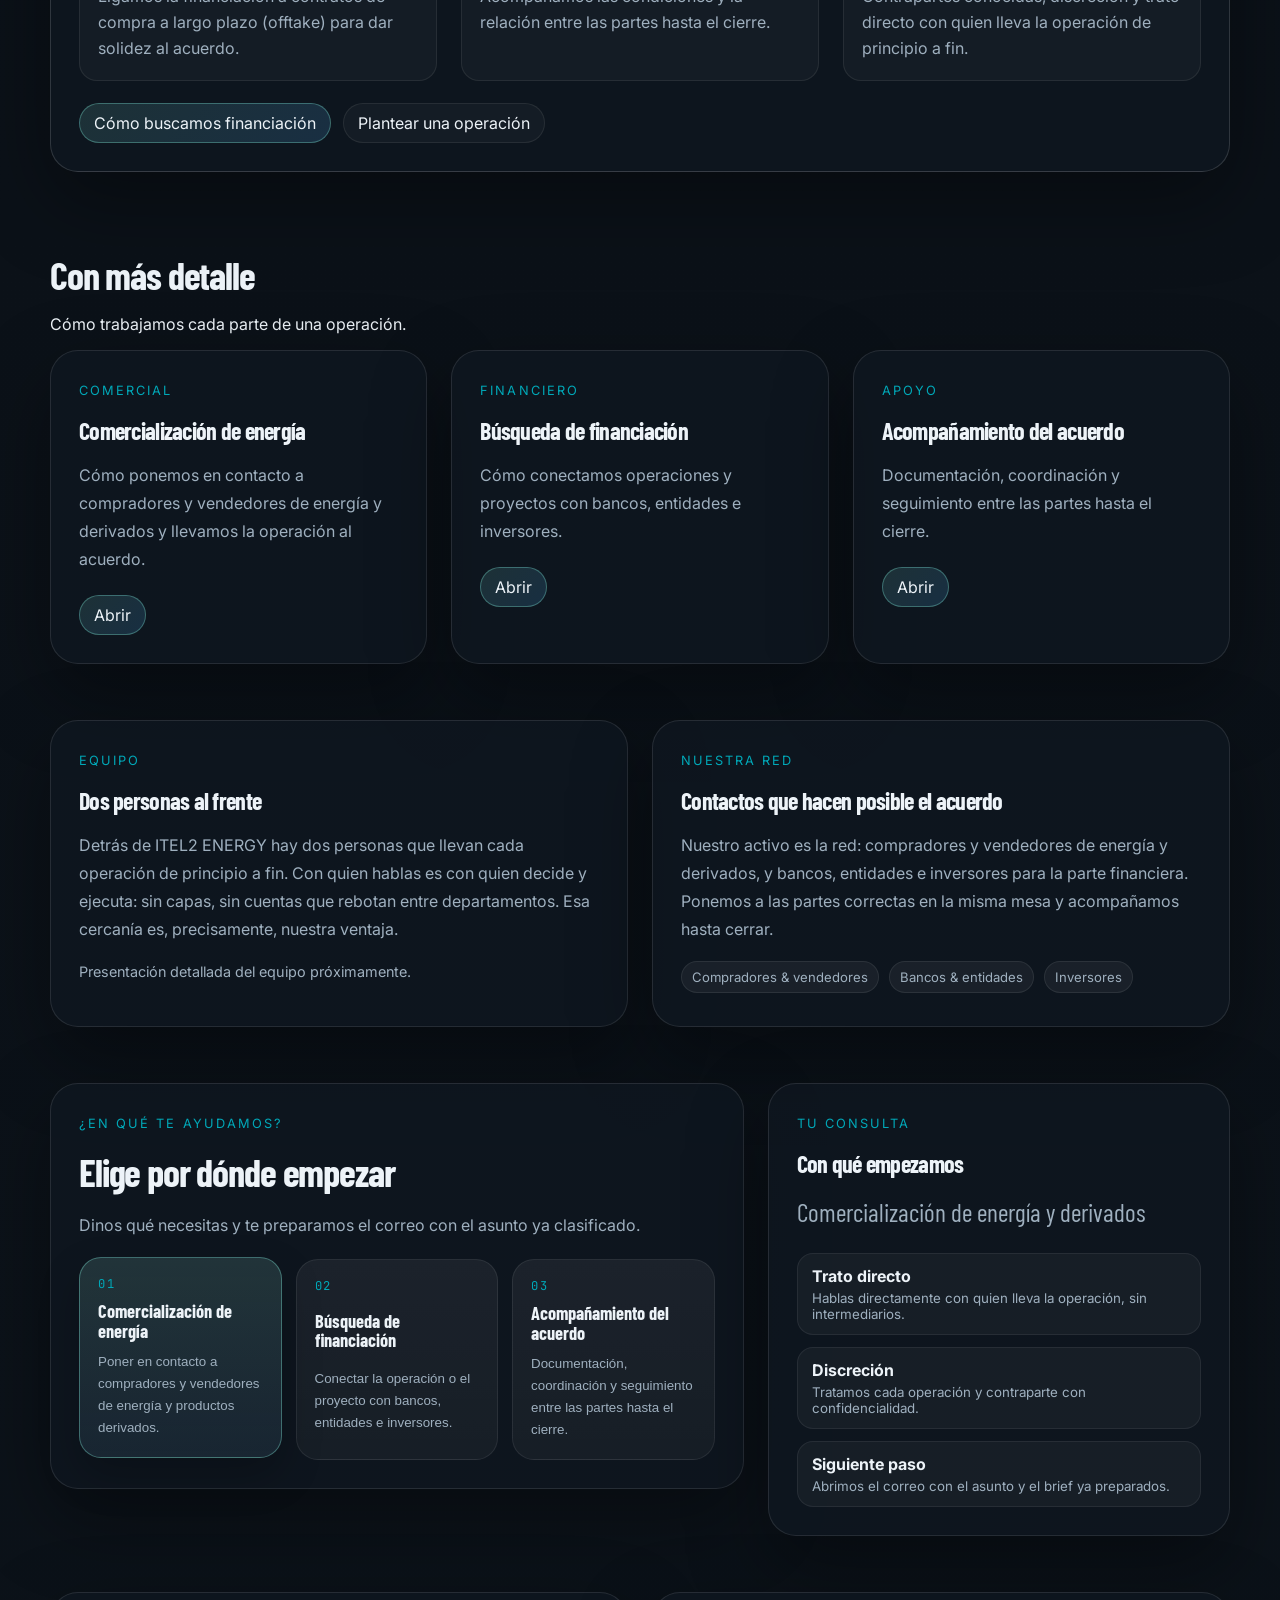
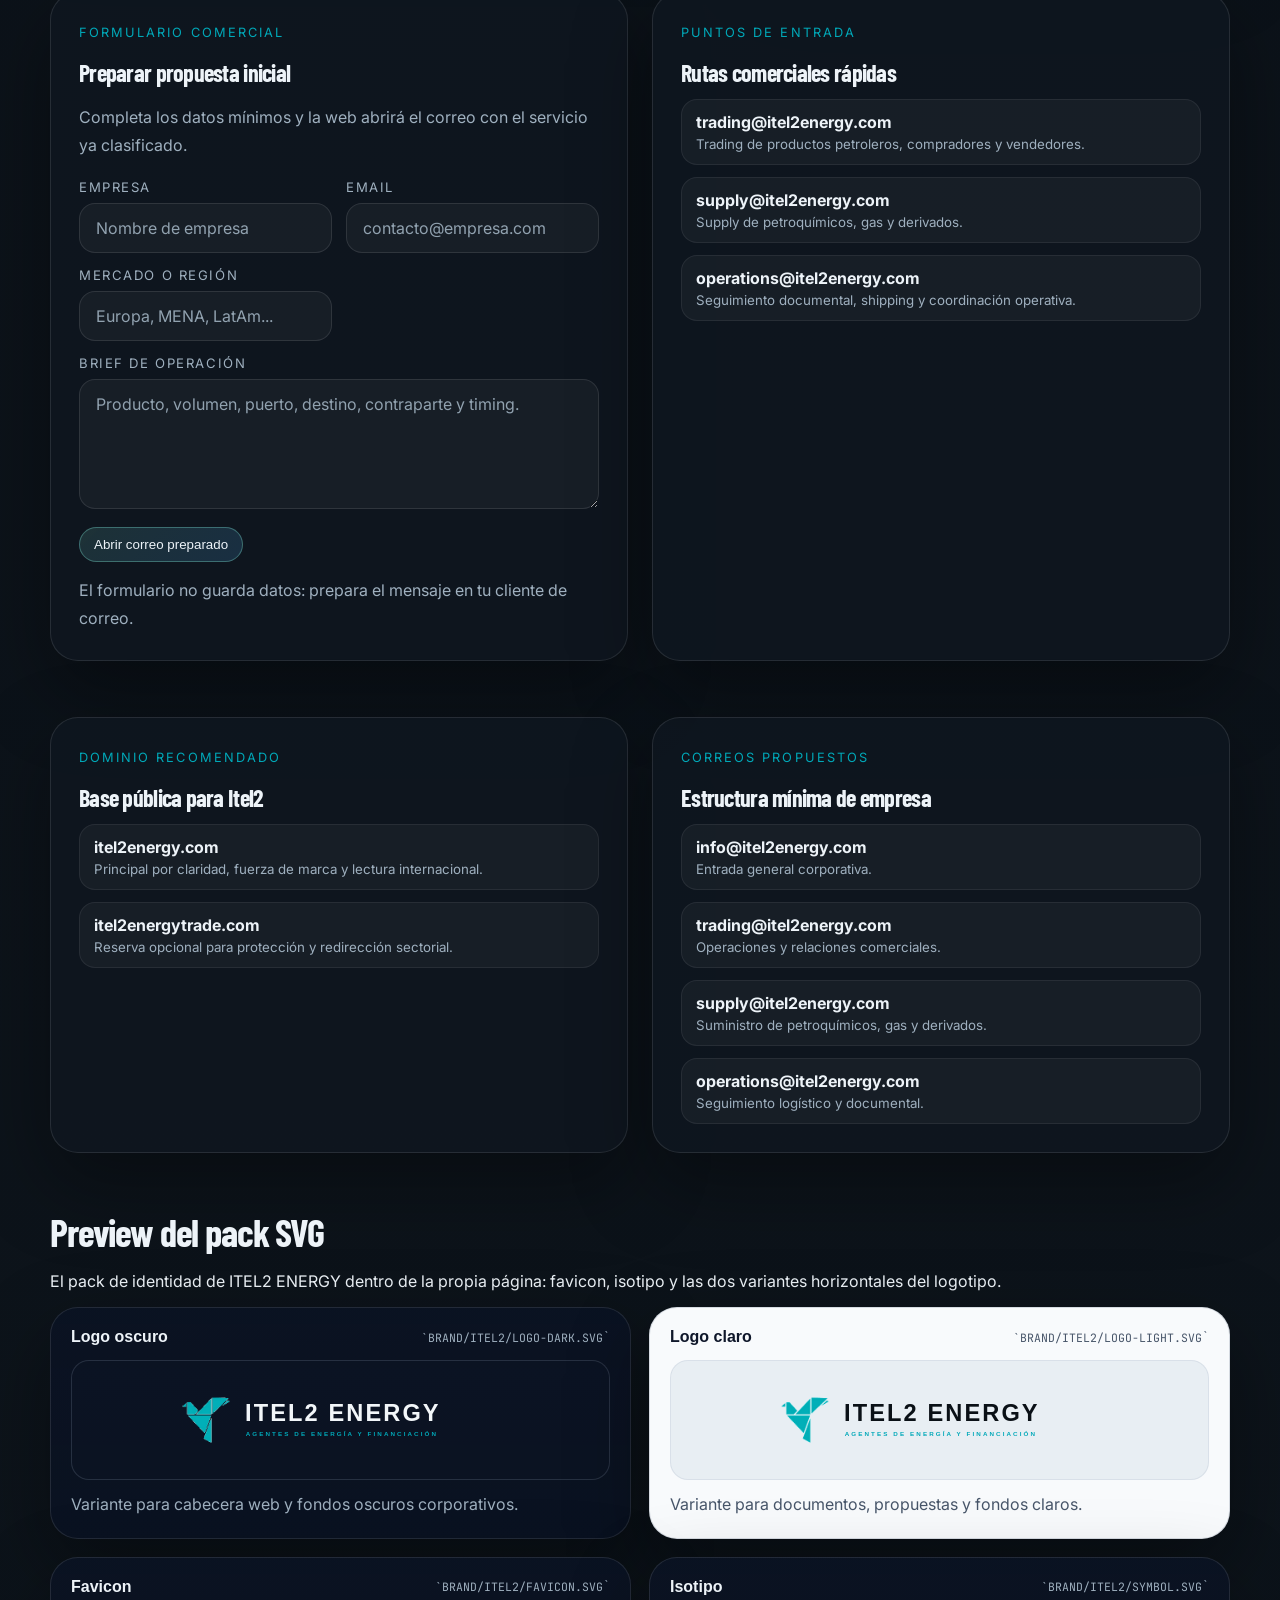
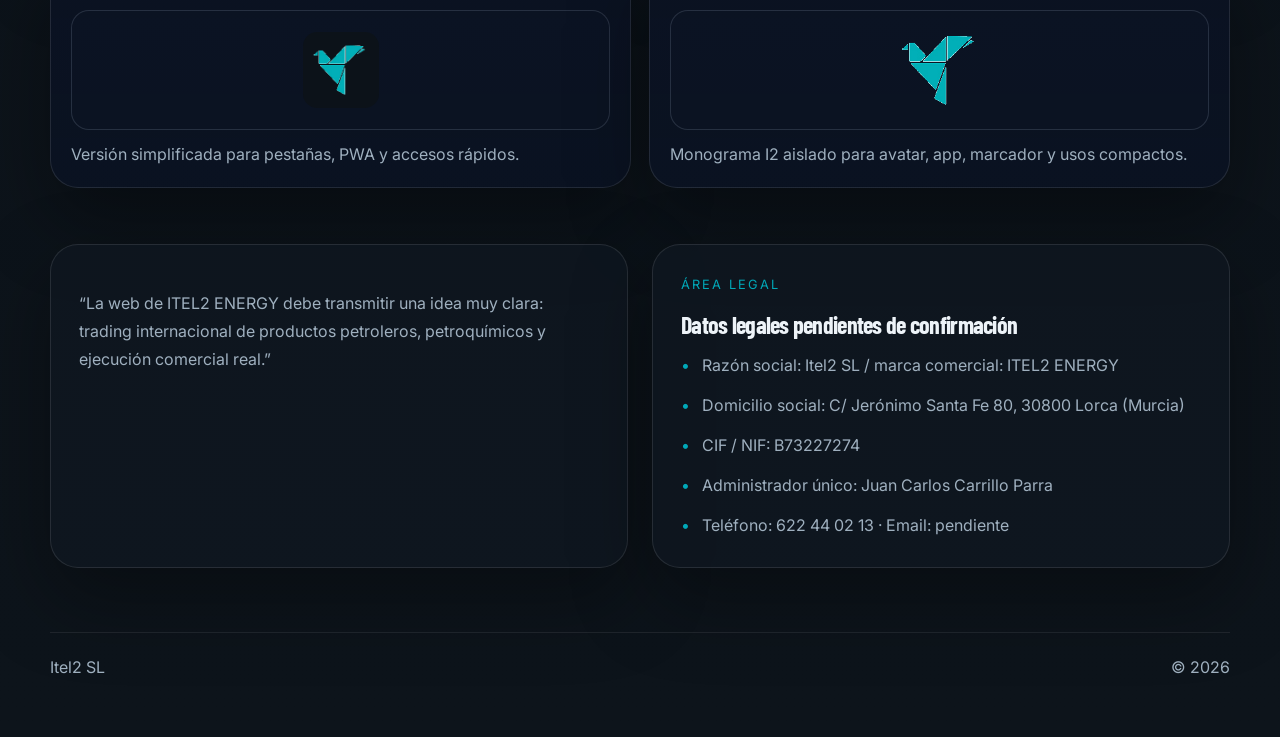
==== commit 47f959c5: "Preview: desvincular las dos webs" ====
--- a/itel2-sl/index.html
+++ b/itel2-sl/index.html
@@ -15,7 +15,7 @@
   <body data-page="itel2">
     <header class="topbar">
       <div class="shell topbar__row">
-        <a class="brand" href="../index.html">
+        <a class="brand" href="./index.html">
           <img class="brand__logo" src="../assets/logos/itel2-logo.svg" alt="Logo Itel2 SL" />
           <span class="brand__stack">
             <span class="brand__name">ITEL2 ENERGY</span>
@@ -30,7 +30,6 @@
           <a href="#contacto" data-i18n="navContact">Contacto</a>
           <a href="#brand-assets" data-i18n="navAssets">Assets</a>
           <a href="#legal" data-i18n="navLegal">Legal</a>
-          <a class="button button--ghost" href="../lindstrom-km/index.html" data-i18n="navOther">Ver Lindstrom</a>
         </nav>
       </div>
     </header>
--- a/assets/styles.css
+++ b/assets/styles.css
@@ -1076,6 +1076,29 @@
   color: var(--gold);
 }
 
+.page-banner {
+  position: relative;
+  border-radius: var(--radius-md);
+  overflow: hidden;
+  border: 1px solid var(--line);
+}
+
+.page-banner img {
+  width: 100%;
+  height: auto;
+  max-height: 340px;
+  object-fit: cover;
+  display: block;
+}
+
+.page-banner::after {
+  content: "";
+  position: absolute;
+  inset: 0;
+  background: linear-gradient(180deg, transparent 55%, rgba(7, 12, 18, 0.55));
+  pointer-events: none;
+}
+
 .card__icon {
   width: 46px;
   height: 46px;
